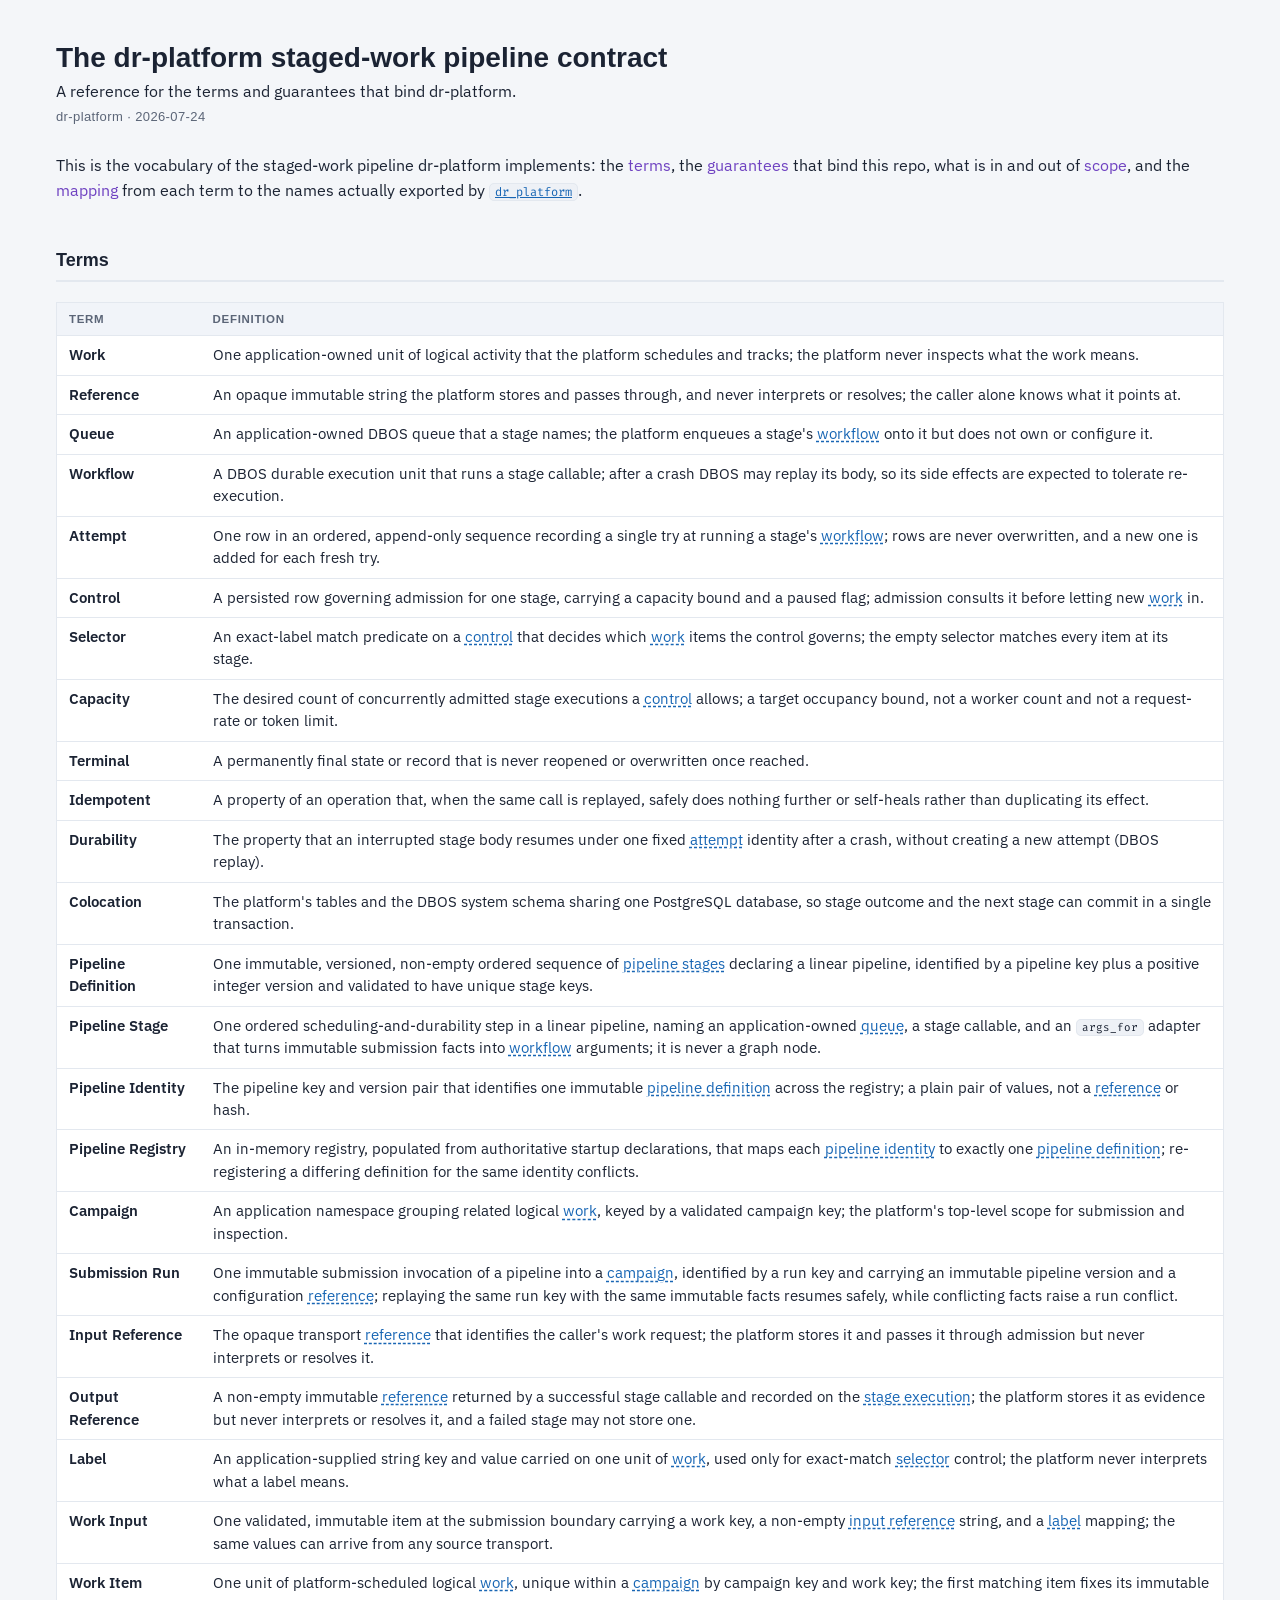
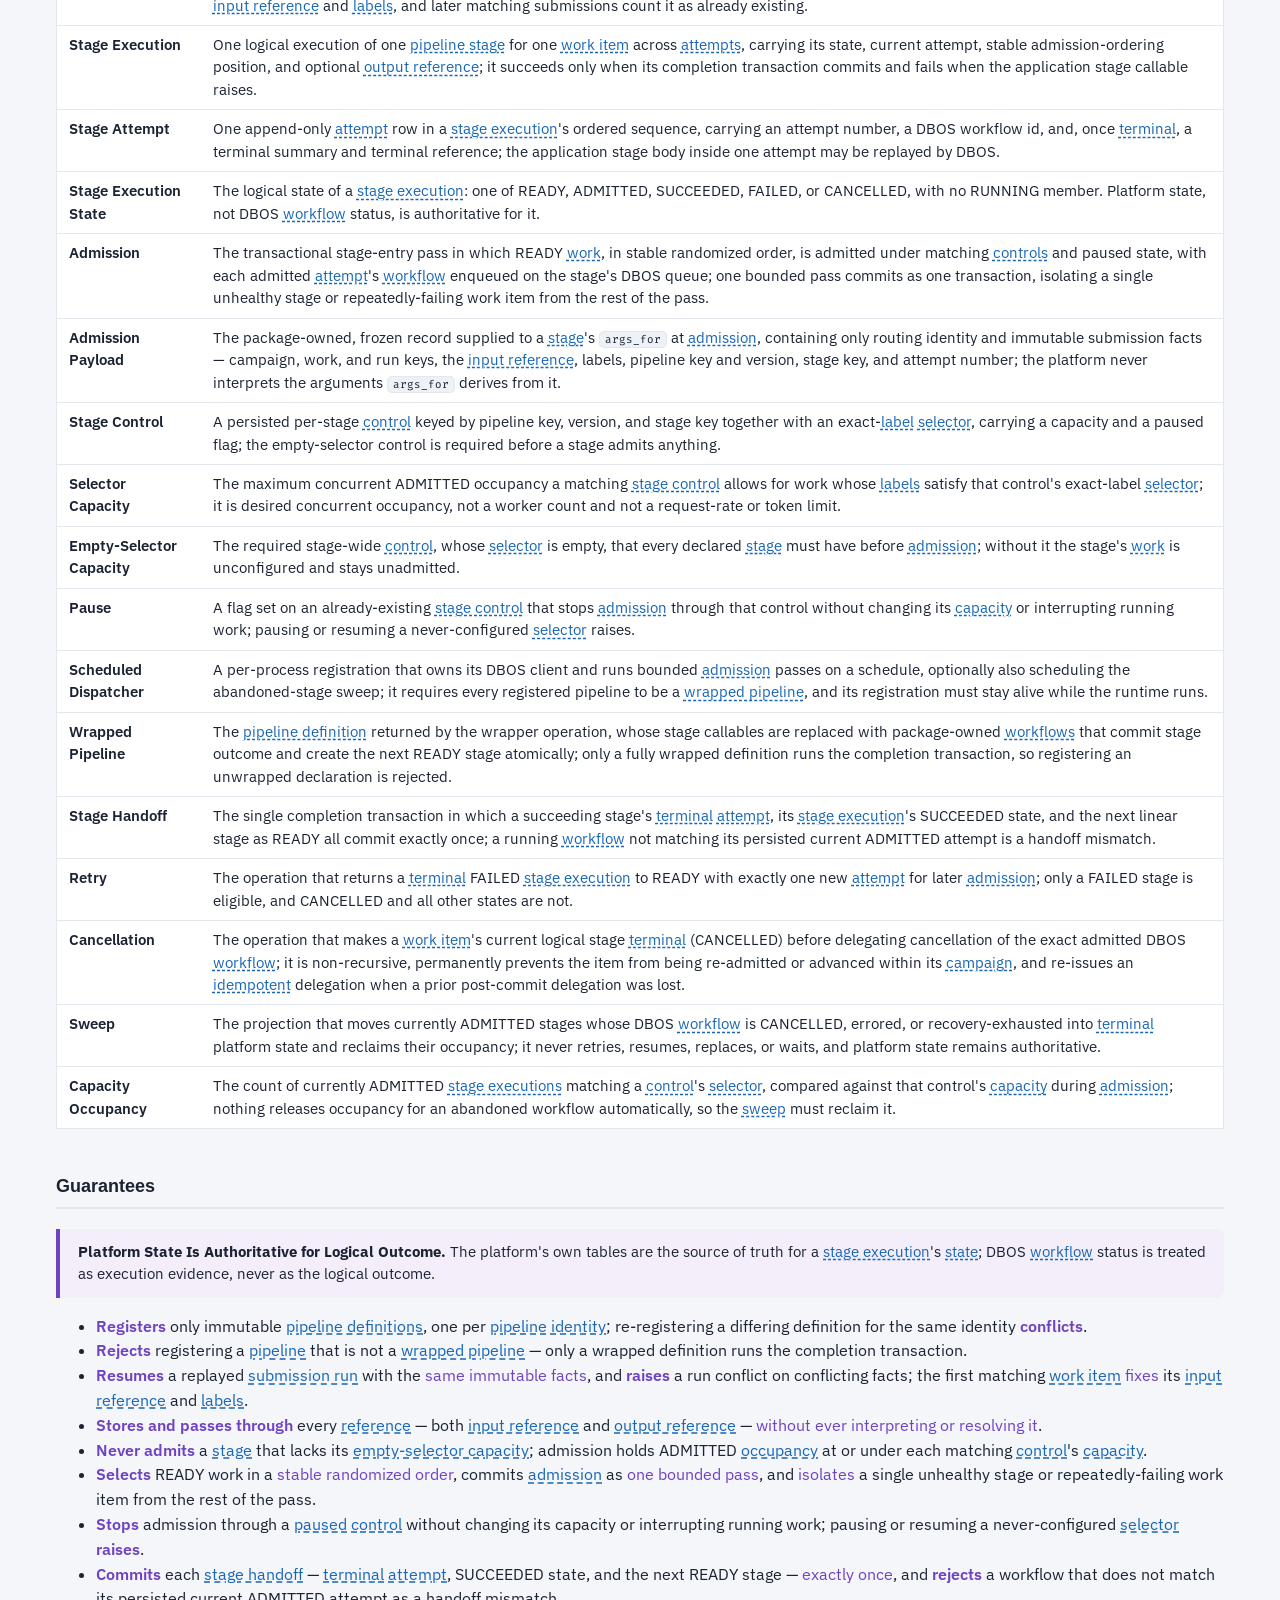
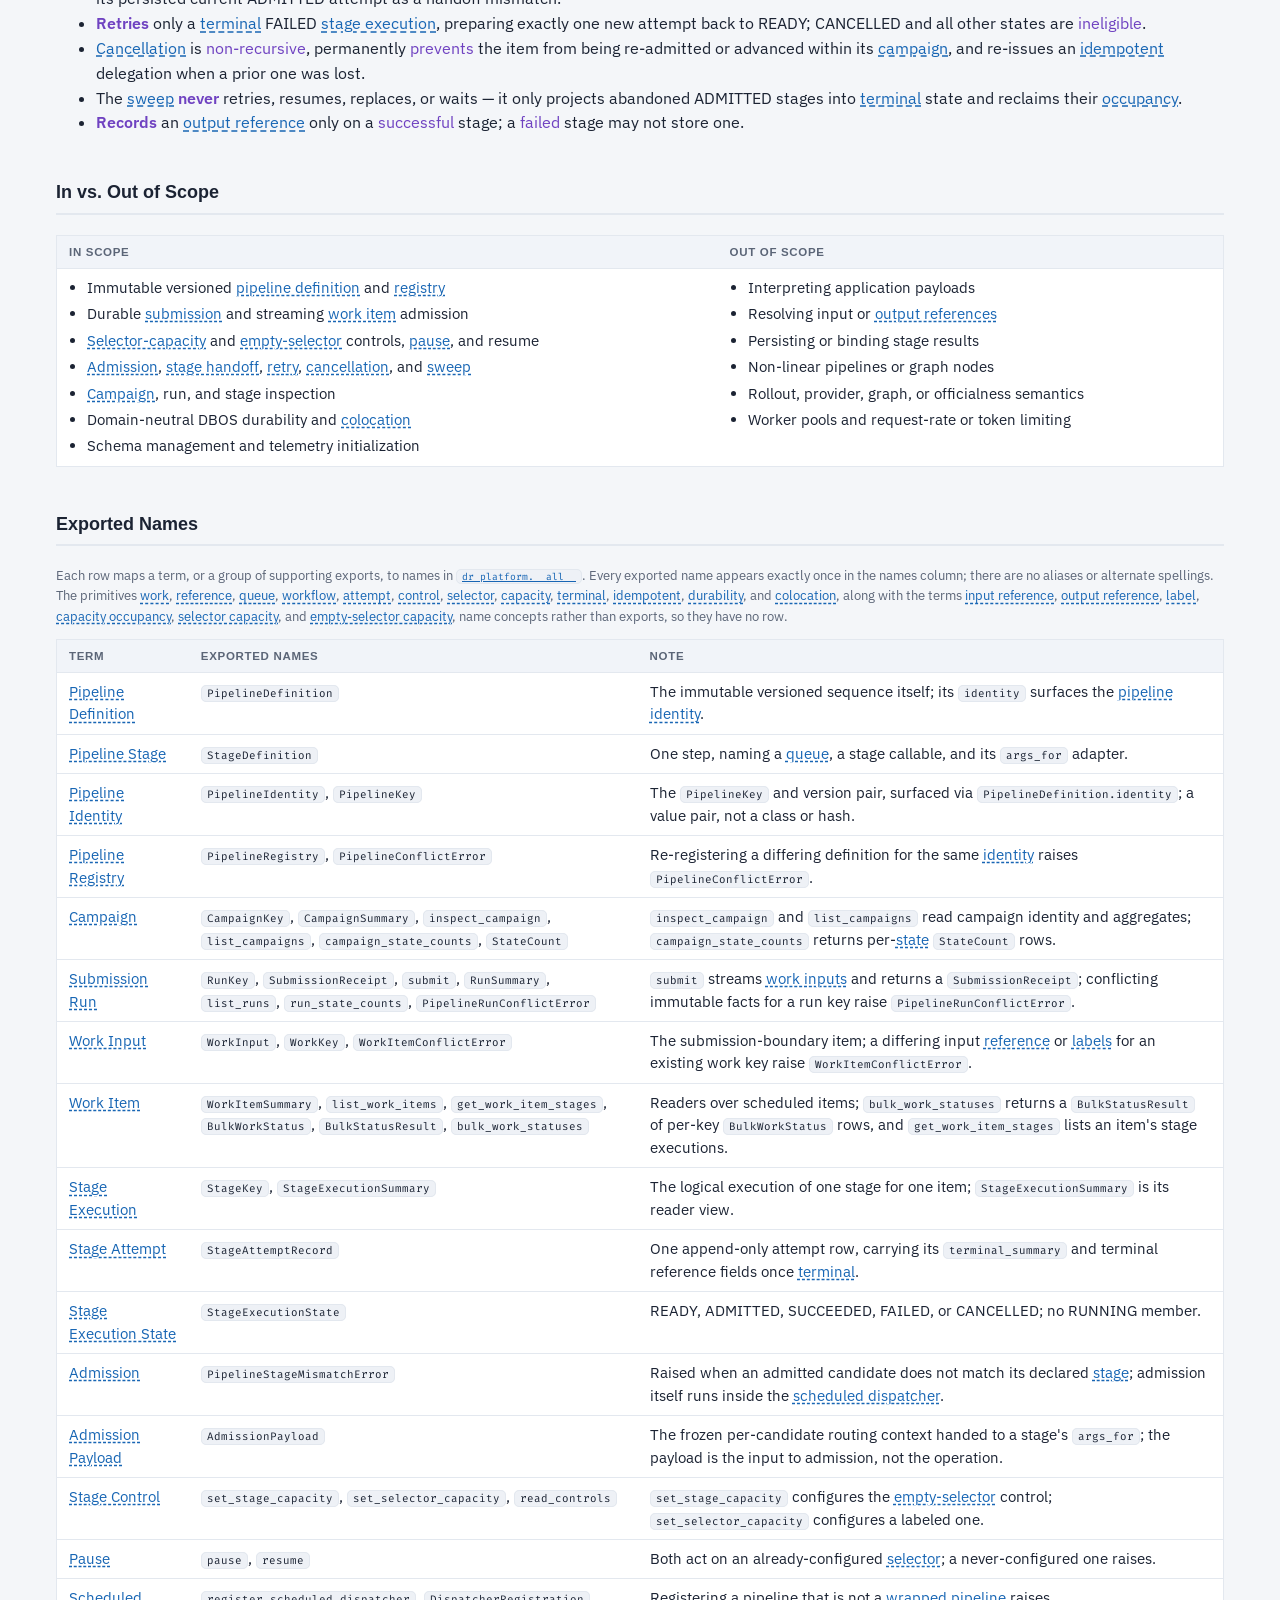
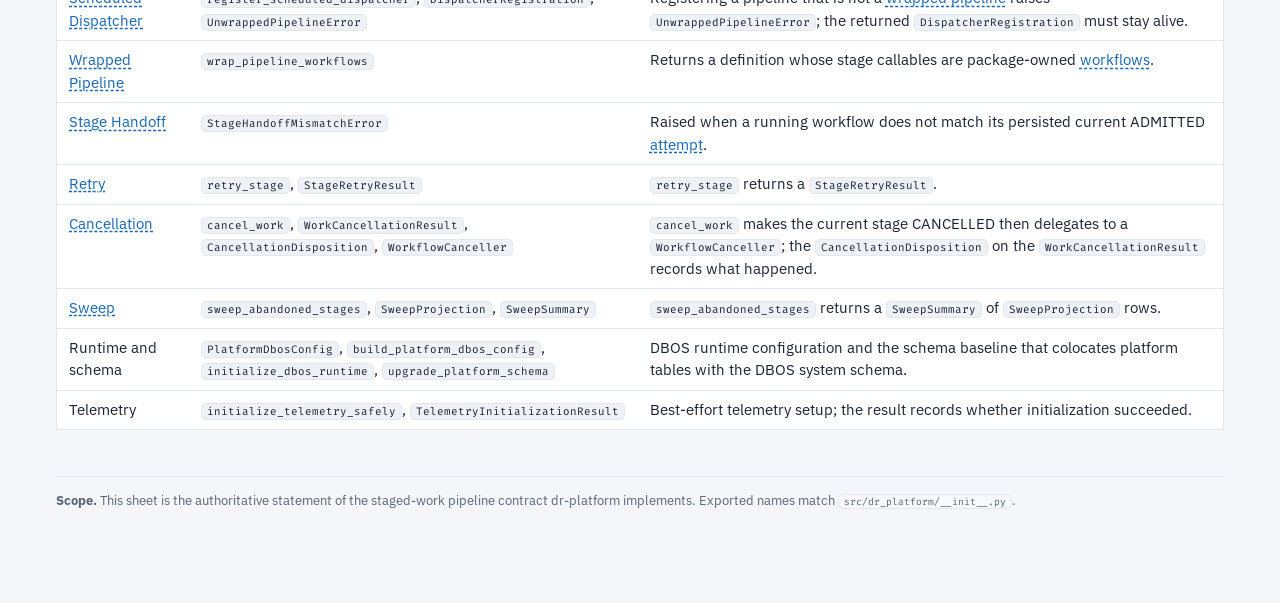
==== .defs/vocab.html @ 38ad6bdf "Publish vocab sheet via GitHub Pages" ====
<!DOCTYPE html>
<html lang="en">
<head>
<meta charset="utf-8">
<meta name="viewport" content="width=device-width, initial-scale=1">
<link rel="icon" href="favicon.svg" type="image/svg+xml">
<link rel="stylesheet" href="doc.css">
<title>dr-platform · The staged-work pipeline contract</title>
<style>
  /* Page-local tokens. Purple (--anchor) = main-point accents (.key/.must);
     blue (--accent) = term links (.term-ref), matching doc.css link hue. */
  .term-name { font-weight: 600; }
  dfn.term-name { font-style: normal; }
  .must { color: var(--anchor); font-weight: 600; }
  .term-ref { color: var(--accent); text-decoration: underline; text-decoration-style: dashed; text-underline-offset: 2px; }
  td ul { margin: 0; padding-left: 18px; }
  td li { margin-bottom: 4px; }
  td li:last-child { margin-bottom: 0; }
</style>
</head>
<body>
<main class="wide">

<h1>The dr-platform staged-work pipeline contract</h1>
<p class="dek">A reference for the terms and guarantees that bind dr-platform.</p>
<div class="byline">dr-platform · 2026-07-24</div>

<p>This is the vocabulary of the staged-work pipeline dr-platform implements: the <span class="key">terms</span>, the <span class="key">guarantees</span> that bind this repo, what is in and out of <span class="key">scope</span>, and the <span class="key">mapping</span> from each term to the names actually exported by <a href="https://github.com/danielle-rothermel/dr-platform/blob/main/src/dr_platform/__init__.py"><code>dr_platform</code></a>.</p>

<div class="section-head" id="terms"><h2>Terms</h2></div>

<div class="table-wrap">
<table>
  <thead><tr><th>Term</th><th>Definition</th></tr></thead>
  <tbody>
    <tr><td><dfn class="term-name" id="term-work">Work</dfn></td><td>One application-owned unit of logical activity that the platform schedules and tracks; the platform never inspects what the work means.</td></tr>
    <tr><td><dfn class="term-name" id="term-reference">Reference</dfn></td><td>An opaque immutable string the platform stores and passes through, and never interprets or resolves; the caller alone knows what it points at.</td></tr>
    <tr><td><dfn class="term-name" id="term-queue">Queue</dfn></td><td>An application-owned DBOS queue that a stage names; the platform enqueues a stage's <a class="term-ref" href="#term-workflow">workflow</a> onto it but does not own or configure it.</td></tr>
    <tr><td><dfn class="term-name" id="term-workflow">Workflow</dfn></td><td>A DBOS durable execution unit that runs a stage callable; after a crash DBOS may replay its body, so its side effects are expected to tolerate re-execution.</td></tr>
    <tr><td><dfn class="term-name" id="term-attempt">Attempt</dfn></td><td>One row in an ordered, append-only sequence recording a single try at running a stage's <a class="term-ref" href="#term-workflow">workflow</a>; rows are never overwritten, and a new one is added for each fresh try.</td></tr>
    <tr><td><dfn class="term-name" id="term-control">Control</dfn></td><td>A persisted row governing admission for one stage, carrying a capacity bound and a paused flag; admission consults it before letting new <a class="term-ref" href="#term-work">work</a> in.</td></tr>
    <tr><td><dfn class="term-name" id="term-selector">Selector</dfn></td><td>An exact-label match predicate on a <a class="term-ref" href="#term-control">control</a> that decides which <a class="term-ref" href="#term-work">work</a> items the control governs; the empty selector matches every item at its stage.</td></tr>
    <tr><td><dfn class="term-name" id="term-capacity">Capacity</dfn></td><td>The desired count of concurrently admitted stage executions a <a class="term-ref" href="#term-control">control</a> allows; a target occupancy bound, not a worker count and not a request-rate or token limit.</td></tr>
    <tr><td><dfn class="term-name" id="term-terminal">Terminal</dfn></td><td>A permanently final state or record that is never reopened or overwritten once reached.</td></tr>
    <tr><td><dfn class="term-name" id="term-idempotent">Idempotent</dfn></td><td>A property of an operation that, when the same call is replayed, safely does nothing further or self-heals rather than duplicating its effect.</td></tr>
    <tr><td><dfn class="term-name" id="term-durability">Durability</dfn></td><td>The property that an interrupted stage body resumes under one fixed <a class="term-ref" href="#term-attempt">attempt</a> identity after a crash, without creating a new attempt (DBOS replay).</td></tr>
    <tr><td><dfn class="term-name" id="term-colocation">Colocation</dfn></td><td>The platform's tables and the DBOS system schema sharing one PostgreSQL database, so stage outcome and the next stage can commit in a single transaction.</td></tr>
    <tr><td><dfn class="term-name" id="term-pipeline-definition">Pipeline Definition</dfn></td><td>One immutable, versioned, non-empty ordered sequence of <a class="term-ref" href="#term-pipeline-stage">pipeline stages</a> declaring a linear pipeline, identified by a pipeline key plus a positive integer version and validated to have unique stage keys.</td></tr>
    <tr><td><dfn class="term-name" id="term-pipeline-stage">Pipeline Stage</dfn></td><td>One ordered scheduling-and-durability step in a linear pipeline, naming an application-owned <a class="term-ref" href="#term-queue">queue</a>, a stage callable, and an <code>args_for</code> adapter that turns immutable submission facts into <a class="term-ref" href="#term-workflow">workflow</a> arguments; it is never a graph node.</td></tr>
    <tr><td><dfn class="term-name" id="term-pipeline-identity">Pipeline Identity</dfn></td><td>The pipeline key and version pair that identifies one immutable <a class="term-ref" href="#term-pipeline-definition">pipeline definition</a> across the registry; a plain pair of values, not a <a class="term-ref" href="#term-reference">reference</a> or hash.</td></tr>
    <tr><td><dfn class="term-name" id="term-pipeline-registry">Pipeline Registry</dfn></td><td>An in-memory registry, populated from authoritative startup declarations, that maps each <a class="term-ref" href="#term-pipeline-identity">pipeline identity</a> to exactly one <a class="term-ref" href="#term-pipeline-definition">pipeline definition</a>; re-registering a differing definition for the same identity conflicts.</td></tr>
    <tr><td><dfn class="term-name" id="term-campaign">Campaign</dfn></td><td>An application namespace grouping related logical <a class="term-ref" href="#term-work">work</a>, keyed by a validated campaign key; the platform's top-level scope for submission and inspection.</td></tr>
    <tr><td><dfn class="term-name" id="term-submission-run">Submission Run</dfn></td><td>One immutable submission invocation of a pipeline into a <a class="term-ref" href="#term-campaign">campaign</a>, identified by a run key and carrying an immutable pipeline version and a configuration <a class="term-ref" href="#term-reference">reference</a>; replaying the same run key with the same immutable facts resumes safely, while conflicting facts raise a run conflict.</td></tr>
    <tr><td><dfn class="term-name" id="term-input-reference">Input Reference</dfn></td><td>The opaque transport <a class="term-ref" href="#term-reference">reference</a> that identifies the caller's work request; the platform stores it and passes it through admission but never interprets or resolves it.</td></tr>
    <tr><td><dfn class="term-name" id="term-output-reference">Output Reference</dfn></td><td>A non-empty immutable <a class="term-ref" href="#term-reference">reference</a> returned by a successful stage callable and recorded on the <a class="term-ref" href="#term-stage-execution">stage execution</a>; the platform stores it as evidence but never interprets or resolves it, and a failed stage may not store one.</td></tr>
    <tr><td><dfn class="term-name" id="term-label">Label</dfn></td><td>An application-supplied string key and value carried on one unit of <a class="term-ref" href="#term-work">work</a>, used only for exact-match <a class="term-ref" href="#term-selector">selector</a> control; the platform never interprets what a label means.</td></tr>
    <tr><td><dfn class="term-name" id="term-work-input">Work Input</dfn></td><td>One validated, immutable item at the submission boundary carrying a work key, a non-empty <a class="term-ref" href="#term-input-reference">input reference</a> string, and a <a class="term-ref" href="#term-label">label</a> mapping; the same values can arrive from any source transport.</td></tr>
    <tr><td><dfn class="term-name" id="term-work-item">Work Item</dfn></td><td>One unit of platform-scheduled logical <a class="term-ref" href="#term-work">work</a>, unique within a <a class="term-ref" href="#term-campaign">campaign</a> by campaign key and work key; the first matching item fixes its immutable <a class="term-ref" href="#term-input-reference">input reference</a> and <a class="term-ref" href="#term-label">labels</a>, and later matching submissions count it as already existing.</td></tr>
    <tr><td><dfn class="term-name" id="term-stage-execution">Stage Execution</dfn></td><td>One logical execution of one <a class="term-ref" href="#term-pipeline-stage">pipeline stage</a> for one <a class="term-ref" href="#term-work-item">work item</a> across <a class="term-ref" href="#term-attempt">attempts</a>, carrying its state, current attempt, stable admission-ordering position, and optional <a class="term-ref" href="#term-output-reference">output reference</a>; it succeeds only when its completion transaction commits and fails when the application stage callable raises.</td></tr>
    <tr><td><dfn class="term-name" id="term-stage-attempt">Stage Attempt</dfn></td><td>One append-only <a class="term-ref" href="#term-attempt">attempt</a> row in a <a class="term-ref" href="#term-stage-execution">stage execution</a>'s ordered sequence, carrying an attempt number, a DBOS workflow id, and, once <a class="term-ref" href="#term-terminal">terminal</a>, a terminal summary and terminal reference; the application stage body inside one attempt may be replayed by DBOS.</td></tr>
    <tr><td><dfn class="term-name" id="term-stage-execution-state">Stage Execution State</dfn></td><td>The logical state of a <a class="term-ref" href="#term-stage-execution">stage execution</a>: one of READY, ADMITTED, SUCCEEDED, FAILED, or CANCELLED, with no RUNNING member. Platform state, not DBOS <a class="term-ref" href="#term-workflow">workflow</a> status, is authoritative for it.</td></tr>
    <tr><td><dfn class="term-name" id="term-admission">Admission</dfn></td><td>The transactional stage-entry pass in which READY <a class="term-ref" href="#term-work">work</a>, in stable randomized order, is admitted under matching <a class="term-ref" href="#term-control">controls</a> and paused state, with each admitted <a class="term-ref" href="#term-attempt">attempt</a>'s <a class="term-ref" href="#term-workflow">workflow</a> enqueued on the stage's DBOS queue; one bounded pass commits as one transaction, isolating a single unhealthy stage or repeatedly-failing work item from the rest of the pass.</td></tr>
    <tr><td><dfn class="term-name" id="term-admission-payload">Admission Payload</dfn></td><td>The package-owned, frozen record supplied to a <a class="term-ref" href="#term-pipeline-stage">stage</a>'s <code>args_for</code> at <a class="term-ref" href="#term-admission">admission</a>, containing only routing identity and immutable submission facts — campaign, work, and run keys, the <a class="term-ref" href="#term-input-reference">input reference</a>, labels, pipeline key and version, stage key, and attempt number; the platform never interprets the arguments <code>args_for</code> derives from it.</td></tr>
    <tr><td><dfn class="term-name" id="term-stage-control">Stage Control</dfn></td><td>A persisted per-stage <a class="term-ref" href="#term-control">control</a> keyed by pipeline key, version, and stage key together with an exact-<a class="term-ref" href="#term-label">label</a> <a class="term-ref" href="#term-selector">selector</a>, carrying a capacity and a paused flag; the empty-selector control is required before a stage admits anything.</td></tr>
    <tr><td><dfn class="term-name" id="term-selector-capacity">Selector Capacity</dfn></td><td>The maximum concurrent ADMITTED occupancy a matching <a class="term-ref" href="#term-stage-control">stage control</a> allows for work whose <a class="term-ref" href="#term-label">labels</a> satisfy that control's exact-label <a class="term-ref" href="#term-selector">selector</a>; it is desired concurrent occupancy, not a worker count and not a request-rate or token limit.</td></tr>
    <tr><td><dfn class="term-name" id="term-empty-selector-capacity">Empty-Selector Capacity</dfn></td><td>The required stage-wide <a class="term-ref" href="#term-stage-control">control</a>, whose <a class="term-ref" href="#term-selector">selector</a> is empty, that every declared <a class="term-ref" href="#term-pipeline-stage">stage</a> must have before <a class="term-ref" href="#term-admission">admission</a>; without it the stage's <a class="term-ref" href="#term-work">work</a> is unconfigured and stays unadmitted.</td></tr>
    <tr><td><dfn class="term-name" id="term-pause">Pause</dfn></td><td>A flag set on an already-existing <a class="term-ref" href="#term-stage-control">stage control</a> that stops <a class="term-ref" href="#term-admission">admission</a> through that control without changing its <a class="term-ref" href="#term-capacity">capacity</a> or interrupting running work; pausing or resuming a never-configured <a class="term-ref" href="#term-selector">selector</a> raises.</td></tr>
    <tr><td><dfn class="term-name" id="term-scheduled-dispatcher">Scheduled Dispatcher</dfn></td><td>A per-process registration that owns its DBOS client and runs bounded <a class="term-ref" href="#term-admission">admission</a> passes on a schedule, optionally also scheduling the abandoned-stage sweep; it requires every registered pipeline to be a <a class="term-ref" href="#term-wrapped-pipeline">wrapped pipeline</a>, and its registration must stay alive while the runtime runs.</td></tr>
    <tr><td><dfn class="term-name" id="term-wrapped-pipeline">Wrapped Pipeline</dfn></td><td>The <a class="term-ref" href="#term-pipeline-definition">pipeline definition</a> returned by the wrapper operation, whose stage callables are replaced with package-owned <a class="term-ref" href="#term-workflow">workflows</a> that commit stage outcome and create the next READY stage atomically; only a fully wrapped definition runs the completion transaction, so registering an unwrapped declaration is rejected.</td></tr>
    <tr><td><dfn class="term-name" id="term-stage-handoff">Stage Handoff</dfn></td><td>The single completion transaction in which a succeeding stage's <a class="term-ref" href="#term-terminal">terminal</a> <a class="term-ref" href="#term-attempt">attempt</a>, its <a class="term-ref" href="#term-stage-execution">stage execution</a>'s SUCCEEDED state, and the next linear stage as READY all commit exactly once; a running <a class="term-ref" href="#term-workflow">workflow</a> not matching its persisted current ADMITTED attempt is a handoff mismatch.</td></tr>
    <tr><td><dfn class="term-name" id="term-retry">Retry</dfn></td><td>The operation that returns a <a class="term-ref" href="#term-terminal">terminal</a> FAILED <a class="term-ref" href="#term-stage-execution">stage execution</a> to READY with exactly one new <a class="term-ref" href="#term-attempt">attempt</a> for later <a class="term-ref" href="#term-admission">admission</a>; only a FAILED stage is eligible, and CANCELLED and all other states are not.</td></tr>
    <tr><td><dfn class="term-name" id="term-cancellation">Cancellation</dfn></td><td>The operation that makes a <a class="term-ref" href="#term-work-item">work item</a>'s current logical stage <a class="term-ref" href="#term-terminal">terminal</a> (CANCELLED) before delegating cancellation of the exact admitted DBOS <a class="term-ref" href="#term-workflow">workflow</a>; it is non-recursive, permanently prevents the item from being re-admitted or advanced within its <a class="term-ref" href="#term-campaign">campaign</a>, and re-issues an <a class="term-ref" href="#term-idempotent">idempotent</a> delegation when a prior post-commit delegation was lost.</td></tr>
    <tr><td><dfn class="term-name" id="term-sweep">Sweep</dfn></td><td>The projection that moves currently ADMITTED stages whose DBOS <a class="term-ref" href="#term-workflow">workflow</a> is CANCELLED, errored, or recovery-exhausted into <a class="term-ref" href="#term-terminal">terminal</a> platform state and reclaims their occupancy; it never retries, resumes, replaces, or waits, and platform state remains authoritative.</td></tr>
    <tr><td><dfn class="term-name" id="term-capacity-occupancy">Capacity Occupancy</dfn></td><td>The count of currently ADMITTED <a class="term-ref" href="#term-stage-execution">stage executions</a> matching a <a class="term-ref" href="#term-control">control</a>'s <a class="term-ref" href="#term-selector">selector</a>, compared against that control's <a class="term-ref" href="#term-capacity">capacity</a> during <a class="term-ref" href="#term-admission">admission</a>; nothing releases occupancy for an abandoned workflow automatically, so the <a class="term-ref" href="#term-sweep">sweep</a> must reclaim it.</td></tr>
  </tbody>
</table>
</div>

<div class="section-head" id="guarantees"><h2>Guarantees</h2></div>

<div class="callout">
  <strong>Platform State Is Authoritative for Logical Outcome.</strong> The platform's own tables are the source of truth for a <a class="term-ref" href="#term-stage-execution">stage execution</a>'s <a class="term-ref" href="#term-stage-execution-state">state</a>; DBOS <a class="term-ref" href="#term-workflow">workflow</a> status is treated as execution evidence, never as the logical outcome.
</div>
<ul>
  <li><span class="must">Registers</span> only immutable <a class="term-ref" href="#term-pipeline-definition">pipeline definitions</a>, one per <a class="term-ref" href="#term-pipeline-identity">pipeline identity</a>; re-registering a differing definition for the same identity <span class="must">conflicts</span>.</li>
  <li><span class="must">Rejects</span> registering a <a class="term-ref" href="#term-pipeline-definition">pipeline</a> that is not a <a class="term-ref" href="#term-wrapped-pipeline">wrapped pipeline</a> — only a wrapped definition runs the completion transaction.</li>
  <li><span class="must">Resumes</span> a replayed <a class="term-ref" href="#term-submission-run">submission run</a> with the <span class="key">same immutable facts</span>, and <span class="must">raises</span> a run conflict on conflicting facts; the first matching <a class="term-ref" href="#term-work-item">work item</a> <span class="key">fixes</span> its <a class="term-ref" href="#term-input-reference">input reference</a> and <a class="term-ref" href="#term-label">labels</a>.</li>
  <li><span class="must">Stores and passes through</span> every <a class="term-ref" href="#term-reference">reference</a> — both <a class="term-ref" href="#term-input-reference">input reference</a> and <a class="term-ref" href="#term-output-reference">output reference</a> — <span class="key">without ever interpreting or resolving it</span>.</li>
  <li><span class="must">Never admits</span> a <a class="term-ref" href="#term-pipeline-stage">stage</a> that lacks its <a class="term-ref" href="#term-empty-selector-capacity">empty-selector capacity</a>; admission holds ADMITTED <a class="term-ref" href="#term-capacity-occupancy">occupancy</a> at or under each matching <a class="term-ref" href="#term-control">control</a>'s <a class="term-ref" href="#term-capacity">capacity</a>.</li>
  <li><span class="must">Selects</span> READY work in a <span class="key">stable randomized order</span>, commits <a class="term-ref" href="#term-admission">admission</a> as <span class="key">one bounded pass</span>, and <span class="key">isolates</span> a single unhealthy stage or repeatedly-failing work item from the rest of the pass.</li>
  <li><span class="must">Stops</span> admission through a <a class="term-ref" href="#term-pause">paused</a> <a class="term-ref" href="#term-stage-control">control</a> without changing its capacity or interrupting running work; pausing or resuming a never-configured <a class="term-ref" href="#term-selector">selector</a> <span class="must">raises</span>.</li>
  <li><span class="must">Commits</span> each <a class="term-ref" href="#term-stage-handoff">stage handoff</a> — <a class="term-ref" href="#term-terminal">terminal</a> <a class="term-ref" href="#term-attempt">attempt</a>, SUCCEEDED state, and the next READY stage — <span class="key">exactly once</span>, and <span class="must">rejects</span> a workflow that does not match its persisted current ADMITTED attempt as a handoff mismatch.</li>
  <li><span class="must">Retries</span> only a <a class="term-ref" href="#term-terminal">terminal</a> FAILED <a class="term-ref" href="#term-stage-execution">stage execution</a>, preparing exactly one new attempt back to READY; CANCELLED and all other states are <span class="key">ineligible</span>.</li>
  <li><a class="term-ref" href="#term-cancellation">Cancellation</a> is <span class="key">non-recursive</span>, permanently <span class="key">prevents</span> the item from being re-admitted or advanced within its <a class="term-ref" href="#term-campaign">campaign</a>, and re-issues an <a class="term-ref" href="#term-idempotent">idempotent</a> delegation when a prior one was lost.</li>
  <li>The <a class="term-ref" href="#term-sweep">sweep</a> <span class="must">never</span> retries, resumes, replaces, or waits — it only projects abandoned ADMITTED stages into <a class="term-ref" href="#term-terminal">terminal</a> state and reclaims their <a class="term-ref" href="#term-capacity-occupancy">occupancy</a>.</li>
  <li><span class="must">Records</span> an <a class="term-ref" href="#term-output-reference">output reference</a> only on a <span class="key">successful</span> stage; a <span class="key">failed</span> stage may not store one.</li>
</ul>

<div class="section-head" id="scope"><h2>In vs. Out of Scope</h2></div>

<div class="table-wrap">
<table>
  <thead><tr><th>In scope</th><th>Out of scope</th></tr></thead>
  <tbody>
    <tr>
      <td>
        <ul>
          <li>Immutable versioned <a class="term-ref" href="#term-pipeline-definition">pipeline definition</a> and <a class="term-ref" href="#term-pipeline-registry">registry</a></li>
          <li>Durable <a class="term-ref" href="#term-submission-run">submission</a> and streaming <a class="term-ref" href="#term-work-item">work item</a> admission</li>
          <li><a class="term-ref" href="#term-selector-capacity">Selector-capacity</a> and <a class="term-ref" href="#term-empty-selector-capacity">empty-selector</a> controls, <a class="term-ref" href="#term-pause">pause</a>, and resume</li>
          <li><a class="term-ref" href="#term-admission">Admission</a>, <a class="term-ref" href="#term-stage-handoff">stage handoff</a>, <a class="term-ref" href="#term-retry">retry</a>, <a class="term-ref" href="#term-cancellation">cancellation</a>, and <a class="term-ref" href="#term-sweep">sweep</a></li>
          <li><a class="term-ref" href="#term-campaign">Campaign</a>, run, and stage inspection</li>
          <li>Domain-neutral DBOS durability and <a class="term-ref" href="#term-colocation">colocation</a></li>
          <li>Schema management and telemetry initialization</li>
        </ul>
      </td>
      <td>
        <ul>
          <li>Interpreting application payloads</li>
          <li>Resolving input or <a class="term-ref" href="#term-output-reference">output references</a></li>
          <li>Persisting or binding stage results</li>
          <li>Non-linear pipelines or graph nodes</li>
          <li>Rollout, provider, graph, or officialness semantics</li>
          <li>Worker pools and request-rate or token limiting</li>
        </ul>
      </td>
    </tr>
  </tbody>
</table>
</div>

<div class="section-head" id="exported-names"><h2>Exported Names</h2></div>

<p class="aside">Each row maps a term, or a group of supporting exports, to names in <a href="https://github.com/danielle-rothermel/dr-platform/blob/main/src/dr_platform/__init__.py"><code>dr_platform.__all__</code></a>. Every exported name appears exactly once in the names column; there are no aliases or alternate spellings. The primitives <a class="term-ref" href="#term-work">work</a>, <a class="term-ref" href="#term-reference">reference</a>, <a class="term-ref" href="#term-queue">queue</a>, <a class="term-ref" href="#term-workflow">workflow</a>, <a class="term-ref" href="#term-attempt">attempt</a>, <a class="term-ref" href="#term-control">control</a>, <a class="term-ref" href="#term-selector">selector</a>, <a class="term-ref" href="#term-capacity">capacity</a>, <a class="term-ref" href="#term-terminal">terminal</a>, <a class="term-ref" href="#term-idempotent">idempotent</a>, <a class="term-ref" href="#term-durability">durability</a>, and <a class="term-ref" href="#term-colocation">colocation</a>, along with the terms <a class="term-ref" href="#term-input-reference">input reference</a>, <a class="term-ref" href="#term-output-reference">output reference</a>, <a class="term-ref" href="#term-label">label</a>, <a class="term-ref" href="#term-capacity-occupancy">capacity occupancy</a>, <a class="term-ref" href="#term-selector-capacity">selector capacity</a>, and <a class="term-ref" href="#term-empty-selector-capacity">empty-selector capacity</a>, name concepts rather than exports, so they have no row.</p>

<div class="table-wrap">
<table>
  <thead><tr><th>Term</th><th>Exported names</th><th>Note</th></tr></thead>
  <tbody>
    <tr>
      <td><a class="term-ref" href="#term-pipeline-definition">Pipeline Definition</a></td>
      <td><code>PipelineDefinition</code></td>
      <td>The immutable versioned sequence itself; its <code>identity</code> surfaces the <a class="term-ref" href="#term-pipeline-identity">pipeline identity</a>.</td>
    </tr>
    <tr>
      <td><a class="term-ref" href="#term-pipeline-stage">Pipeline Stage</a></td>
      <td><code>StageDefinition</code></td>
      <td>One step, naming a <a class="term-ref" href="#term-queue">queue</a>, a stage callable, and its <code>args_for</code> adapter.</td>
    </tr>
    <tr>
      <td><a class="term-ref" href="#term-pipeline-identity">Pipeline Identity</a></td>
      <td><code>PipelineIdentity</code>, <code>PipelineKey</code></td>
      <td>The <code>PipelineKey</code> and version pair, surfaced via <code>PipelineDefinition.identity</code>; a value pair, not a class or hash.</td>
    </tr>
    <tr>
      <td><a class="term-ref" href="#term-pipeline-registry">Pipeline Registry</a></td>
      <td><code>PipelineRegistry</code>, <code>PipelineConflictError</code></td>
      <td>Re-registering a differing definition for the same <a class="term-ref" href="#term-pipeline-identity">identity</a> raises <code>PipelineConflictError</code>.</td>
    </tr>
    <tr>
      <td><a class="term-ref" href="#term-campaign">Campaign</a></td>
      <td><code>CampaignKey</code>, <code>CampaignSummary</code>, <code>inspect_campaign</code>, <code>list_campaigns</code>, <code>campaign_state_counts</code>, <code>StateCount</code></td>
      <td><code>inspect_campaign</code> and <code>list_campaigns</code> read campaign identity and aggregates; <code>campaign_state_counts</code> returns per-<a class="term-ref" href="#term-stage-execution-state">state</a> <code>StateCount</code> rows.</td>
    </tr>
    <tr>
      <td><a class="term-ref" href="#term-submission-run">Submission Run</a></td>
      <td><code>RunKey</code>, <code>SubmissionReceipt</code>, <code>submit</code>, <code>RunSummary</code>, <code>list_runs</code>, <code>run_state_counts</code>, <code>PipelineRunConflictError</code></td>
      <td><code>submit</code> streams <a class="term-ref" href="#term-work-input">work inputs</a> and returns a <code>SubmissionReceipt</code>; conflicting immutable facts for a run key raise <code>PipelineRunConflictError</code>.</td>
    </tr>
    <tr>
      <td><a class="term-ref" href="#term-work-input">Work Input</a></td>
      <td><code>WorkInput</code>, <code>WorkKey</code>, <code>WorkItemConflictError</code></td>
      <td>The submission-boundary item; a differing input <a class="term-ref" href="#term-reference">reference</a> or <a class="term-ref" href="#term-label">labels</a> for an existing work key raise <code>WorkItemConflictError</code>.</td>
    </tr>
    <tr>
      <td><a class="term-ref" href="#term-work-item">Work Item</a></td>
      <td><code>WorkItemSummary</code>, <code>list_work_items</code>, <code>get_work_item_stages</code>, <code>BulkWorkStatus</code>, <code>BulkStatusResult</code>, <code>bulk_work_statuses</code></td>
      <td>Readers over scheduled items; <code>bulk_work_statuses</code> returns a <code>BulkStatusResult</code> of per-key <code>BulkWorkStatus</code> rows, and <code>get_work_item_stages</code> lists an item's stage executions.</td>
    </tr>
    <tr>
      <td><a class="term-ref" href="#term-stage-execution">Stage Execution</a></td>
      <td><code>StageKey</code>, <code>StageExecutionSummary</code></td>
      <td>The logical execution of one stage for one item; <code>StageExecutionSummary</code> is its reader view.</td>
    </tr>
    <tr>
      <td><a class="term-ref" href="#term-stage-attempt">Stage Attempt</a></td>
      <td><code>StageAttemptRecord</code></td>
      <td>One append-only attempt row, carrying its <code>terminal_summary</code> and terminal reference fields once <a class="term-ref" href="#term-terminal">terminal</a>.</td>
    </tr>
    <tr>
      <td><a class="term-ref" href="#term-stage-execution-state">Stage Execution State</a></td>
      <td><code>StageExecutionState</code></td>
      <td>READY, ADMITTED, SUCCEEDED, FAILED, or CANCELLED; no RUNNING member.</td>
    </tr>
    <tr>
      <td><a class="term-ref" href="#term-admission">Admission</a></td>
      <td><code>PipelineStageMismatchError</code></td>
      <td>Raised when an admitted candidate does not match its declared <a class="term-ref" href="#term-pipeline-stage">stage</a>; admission itself runs inside the <a class="term-ref" href="#term-scheduled-dispatcher">scheduled dispatcher</a>.</td>
    </tr>
    <tr>
      <td><a class="term-ref" href="#term-admission-payload">Admission Payload</a></td>
      <td><code>AdmissionPayload</code></td>
      <td>The frozen per-candidate routing context handed to a stage's <code>args_for</code>; the payload is the input to admission, not the operation.</td>
    </tr>
    <tr>
      <td><a class="term-ref" href="#term-stage-control">Stage Control</a></td>
      <td><code>set_stage_capacity</code>, <code>set_selector_capacity</code>, <code>read_controls</code></td>
      <td><code>set_stage_capacity</code> configures the <a class="term-ref" href="#term-empty-selector-capacity">empty-selector</a> control; <code>set_selector_capacity</code> configures a labeled one.</td>
    </tr>
    <tr>
      <td><a class="term-ref" href="#term-pause">Pause</a></td>
      <td><code>pause</code>, <code>resume</code></td>
      <td>Both act on an already-configured <a class="term-ref" href="#term-selector">selector</a>; a never-configured one raises.</td>
    </tr>
    <tr>
      <td><a class="term-ref" href="#term-scheduled-dispatcher">Scheduled Dispatcher</a></td>
      <td><code>register_scheduled_dispatcher</code>, <code>DispatcherRegistration</code>, <code>UnwrappedPipelineError</code></td>
      <td>Registering a pipeline that is not a <a class="term-ref" href="#term-wrapped-pipeline">wrapped pipeline</a> raises <code>UnwrappedPipelineError</code>; the returned <code>DispatcherRegistration</code> must stay alive.</td>
    </tr>
    <tr>
      <td><a class="term-ref" href="#term-wrapped-pipeline">Wrapped Pipeline</a></td>
      <td><code>wrap_pipeline_workflows</code></td>
      <td>Returns a definition whose stage callables are package-owned <a class="term-ref" href="#term-workflow">workflows</a>.</td>
    </tr>
    <tr>
      <td><a class="term-ref" href="#term-stage-handoff">Stage Handoff</a></td>
      <td><code>StageHandoffMismatchError</code></td>
      <td>Raised when a running workflow does not match its persisted current ADMITTED <a class="term-ref" href="#term-attempt">attempt</a>.</td>
    </tr>
    <tr>
      <td><a class="term-ref" href="#term-retry">Retry</a></td>
      <td><code>retry_stage</code>, <code>StageRetryResult</code></td>
      <td><code>retry_stage</code> returns a <code>StageRetryResult</code>.</td>
    </tr>
    <tr>
      <td><a class="term-ref" href="#term-cancellation">Cancellation</a></td>
      <td><code>cancel_work</code>, <code>WorkCancellationResult</code>, <code>CancellationDisposition</code>, <code>WorkflowCanceller</code></td>
      <td><code>cancel_work</code> makes the current stage CANCELLED then delegates to a <code>WorkflowCanceller</code>; the <code>CancellationDisposition</code> on the <code>WorkCancellationResult</code> records what happened.</td>
    </tr>
    <tr>
      <td><a class="term-ref" href="#term-sweep">Sweep</a></td>
      <td><code>sweep_abandoned_stages</code>, <code>SweepProjection</code>, <code>SweepSummary</code></td>
      <td><code>sweep_abandoned_stages</code> returns a <code>SweepSummary</code> of <code>SweepProjection</code> rows.</td>
    </tr>
    <tr>
      <td>Runtime and schema</td>
      <td><code>PlatformDbosConfig</code>, <code>build_platform_dbos_config</code>, <code>initialize_dbos_runtime</code>, <code>upgrade_platform_schema</code></td>
      <td>DBOS runtime configuration and the schema baseline that colocates platform tables with the DBOS system schema.</td>
    </tr>
    <tr>
      <td>Telemetry</td>
      <td><code>initialize_telemetry_safely</code>, <code>TelemetryInitializationResult</code></td>
      <td>Best-effort telemetry setup; the result records whether initialization succeeded.</td>
    </tr>
  </tbody>
</table>
</div>

<div class="colophon">
  <p><strong>Scope.</strong> This sheet is the authoritative statement of the staged-work pipeline contract dr-platform implements. Exported names match <code>src/dr_platform/__init__.py</code>.</p>
</div>

</main>
</body>
</html>
---- .defs/doc.css ----
@import url("https://fonts.googleapis.com/css2?family=Fira+Code:wght@400;600&family=IBM+Plex+Sans:wght@400;600;700&display=swap");

/* ── v2 vocabulary (see SKILL.md §6, references/rules.md) ──────────────────
   Hue bindings — one hue = one meaning:
     --accent #1866b4  links + navigation ONLY
     --anchor #6f42c1  semantic scan anchors (.key) + callouts — never a link
     green / amber / red  status encodings only, keyed where used
   Weights: 700 headings · 600 labels/th/inline emphasis · 400 body.
   Type scale: 28 title · 18 section · 16.5 card head · 16 body ·
               14.5 secondary · 13 quiet.                                   */

:root {
  --bg: #f4f6f9;
  --surface: #fff;
  --ink: #1b2333;
  --muted: #5b6577;
  --line: #e3e8ef;
  --accent: #1866b4;
  --accent-soft: #e9f2fb;
  --anchor: #6f42c1;
  --anchor-soft: #f4eefb;
  --green: #2b8a3e;
  --green-soft: #e8f5ec;
  --amber: #9a6700;
  --amber-soft: #fff6e0;
  --red: #c0392b;
  --red-soft: #fdeceb;
  --code-bg: #f8f9fc;
  --font-prose: "IBM Plex Sans", "Helvetica Neue", sans-serif;
  --font-mono: "Fira Code", ui-monospace, SFMono-Regular, Menlo, Consolas, monospace;
  --font-system: -apple-system, BlinkMacSystemFont, "Segoe UI", Roboto, Helvetica, Arial, sans-serif;
}

* { box-sizing: border-box; }
html { scroll-behavior: smooth; }
body {
  margin: 0;
  background: var(--bg);
  color: var(--ink);
  font: 16px/1.55 var(--font-prose);
}
main { max-width: 2200px; margin: 0 auto; padding: 40px 56px 80px; }
main.wide { max-width: none; }  /* ultrawide multi-panel docs; page-level horizontal scroll is fine */
h1 { margin: 0 0 4px; font: 700 28px/1.25 var(--font-system); }
h2 { margin: 0; color: var(--ink); font-family: var(--font-system); }
h3 { margin: 0 0 8px; color: var(--ink); font: 700 16.5px/1.3 var(--font-system); }
p { margin: 0 0 12px; }
a { color: var(--accent); }
.dek { margin: 2px 0 4px; font: 400 16px/1.5 var(--font-prose); }        /* ≤15 words, no box */
.byline { margin: 0 0 26px; color: var(--muted); font: 400 13px/1.55 var(--font-system); letter-spacing: .03em; }
.key { color: var(--anchor); }                                            /* scan anchor ≠ link */
.aside, .small { display: block; margin: 2px 0 12px; color: var(--muted); font-size: 13px; }
.card .id, nav.toc .g { font-family: var(--font-system); }

/* Question-first section heads: the h2 IS the reader's question (sentence case);
   the optional .tag is the demoted category label. */
.section-head,
.layer-head {
  display: flex;
  align-items: baseline;
  gap: 14px;
  margin: 46px 0 20px;
  padding-bottom: 8px;
  border-bottom: 2px solid var(--line);
}
.section-head h2,
.layer-head h2 { font: 700 18px/1.3 var(--font-system); }
.section-head .tag,
.layer-head .tag { color: var(--muted); font: 600 11px/1.7 var(--font-mono); text-transform: uppercase; letter-spacing: .05em; }
.layer-head .n { color: var(--accent); font-size: 26px; font-weight: 700; }

/* Opt-in summary box — BELOW the first substantive content, one short
   paragraph, only when it changes the reader's next action. No accent bar:
   it must not become a second hero. */
.summary { margin: 18px 0; padding: 14px 18px; border: 1px solid var(--line); border-radius: 10px; background: var(--surface); font-size: 15px; }

.grid-2, .grid-3, .grid-4,
.cols2, .cols3, .cols4,
.l1, .l2, .l3 { display: grid; gap: 18px; }
.grid-2, .cols2, .l3 { grid-template-columns: repeat(2, minmax(0, 1fr)); }
.grid-3, .cols3, .l2 { grid-template-columns: repeat(3, minmax(0, 1fr)); }
.grid-4, .cols4, .l1 { grid-template-columns: repeat(4, minmax(0, 1fr)); }
.full { grid-column: 1 / -1; }

/* ── Parallel panels (ultrawide layout system, references/layout.md) ──────
   Side-by-side documents-in-miniature for cross-referenceable sections —
   NOT snaking columns. Single-column stack (DOM order) below 1600px.
   Sticky panel heads keep each panel's question in view while scrolling. */
.panels { display: grid; grid-template-columns: 1fr; gap: 32px; align-items: start; margin: 18px 0; }
.panels > .panel { min-width: 0; }
.panel > .section-head { position: sticky; top: 0; z-index: 2; margin-top: 0; padding-top: 8px; background: var(--bg); }
@media (min-width: 1600px) {
  .panels.p2 { grid-template-columns: repeat(2, minmax(520px, 1fr)); }
  .panels.p3 { grid-template-columns: repeat(3, minmax(460px, 1fr)); }
  .panels.p4 { grid-template-columns: repeat(4, minmax(420px, 1fr)); }
  /* Named slots: pin visual order independent of DOM order (DOM order = reading/fallback order). */
  .panels.p2 { grid-template-areas: "a b"; }
  .panels.p3 { grid-template-areas: "a b c"; }
  .panels.p4 { grid-template-areas: "a b c d"; }
  .panels.slotted > .panel.a { grid-area: a; }
  .panels.slotted > .panel.b { grid-area: b; }
  .panels.slotted > .panel.c { grid-area: c; }
  .panels.slotted > .panel.d { grid-area: d; }
  .panels:not(.slotted) > .panel.span2 { grid-column: span 2; }
}

.card {
  padding: 18px 22px;
  border: 1px solid var(--line);
  border-radius: 12px;
  background: var(--surface);
}
.card .decision { margin-bottom: 6px; font: 700 16.5px/1.4 var(--font-system); }
.card .why { color: var(--muted); font-size: 13px; }
.card ul { margin: 6px 0 0; padding-left: 18px; color: var(--muted); font-size: 14.5px; }
.card li { margin-bottom: 6px; }
.card li::marker { color: var(--accent); font-weight: 700; }
.card b, .card strong { color: var(--ink); }

.diagram,
figure.panel {
  margin-top: 18px;
  padding: 24px 28px;
  border: 1px solid var(--line);
  border-radius: 12px;
  background: var(--surface);
}
.drow, .flow { display: flex; align-items: stretch; gap: 10px; }
.dnode, .flow .node {
  flex: 1;
  padding: 10px 14px;
  border: 1.5px solid #9aa7bd;
  border-radius: 10px;
  background: #fbfcfe;
  text-align: center;
}
.dnode small, .flow .node small { display: block; margin-top: 3px; color: var(--muted); font-size: 13px; }
.dnode.ext, .flow .node.ext { border-style: dashed; }
.dnode.hot, .flow .node.hot { border-color: var(--green); background: var(--green-soft); }
.dnode.warn, .flow .node.warn { border-color: var(--amber); background: var(--amber-soft); }
.dnode.bad, .flow .node.bad { border-color: var(--red); background: var(--red-soft); }
.darr, .flow .arr { display: flex; align-items: center; color: #8b96a9; font-size: 20px; }
.dcaption, figcaption { margin-top: 10px; color: var(--muted); font-size: 13px; }

table { width: 100%; border: 1px solid var(--line); border-collapse: collapse; background: var(--surface); font-size: 14.5px; }
th, td { padding: 8px 12px; border-bottom: 1px solid var(--line); text-align: left; vertical-align: top; }
th { background: #f1f4f9; color: var(--muted); font: 600 11.5px/1.4 var(--font-system); letter-spacing: .06em; text-transform: uppercase; }
tr:last-child td { border-bottom: 0; }

code {
  padding: 0 5px;
  border: 1px solid var(--line);
  border-radius: 5px;
  background: #eef1f6;
  font: 75%/1.55 var(--font-mono);
}
.codeblock { margin: 14px 0; overflow: hidden; border: 1px solid var(--line); border-radius: 10px; background: var(--surface); }
.codeblock .cb-head { display: flex; justify-content: space-between; gap: 10px; padding: 7px 14px; border-bottom: 1px solid var(--line); background: #f1f4f9; color: var(--muted); font: 12px/1.4 var(--font-system); }
.codeblock pre { margin: 0; padding: 14px 16px; overflow-x: auto; background: var(--code-bg); font-family: var(--font-mono); }
.codeblock pre code { padding: 0; border: 0; background: transparent; font-size: 75%; line-height: 1.55; }
.chipcloud .adapter { font: 75%/1.55 var(--font-mono); }

/* One callout variant. It carries the anchor hue (a boxed key point is scan-
   anchor material); status colors belong to keyed chips/cards, not callouts. */
.callout { margin: 14px 0; padding: 12px 18px; border-left: 4px solid var(--anchor); border-radius: 0 8px 8px 0; background: var(--anchor-soft); font-size: 14.5px; }

/* Colophon: ALL process metadata (sources, provenance, ids, honest scope
   notes). Reader-relevant honesty stays in context above, in plain language. */
.colophon { margin-top: 46px; padding-top: 14px; border-top: 1px solid var(--line); color: var(--muted); font-size: 13px; }
.colophon code { background: var(--code-bg); }

body.with-toc { display: grid; grid-template-columns: 270px minmax(0, 1fr); }
nav.toc { position: sticky; top: 0; height: 100vh; overflow-y: auto; padding: 28px 20px; border-right: 1px solid var(--line); background: var(--surface); font-size: 14.5px; }
nav.toc .brand { margin-bottom: 12px; font-size: 15px; font-weight: 700; }
nav.toc .brand { font-family: var(--font-system); }
nav.toc a { display: block; margin-bottom: 2px; padding: 6px 10px; border-radius: 7px; color: var(--ink); text-decoration: none; }
nav.toc a:hover { background: var(--accent-soft); color: var(--accent); }

@media (max-width: 1500px) {
  .grid-3, .grid-4, .cols3, .cols4, .l1, .l2 { grid-template-columns: repeat(2, minmax(0, 1fr)); }
}
@media (max-width: 900px) {
  body.with-toc { display: block; }
  nav.toc { display: none; }
  main { padding: 24px; }
  .grid-2, .grid-3, .grid-4, .cols2, .cols3, .cols4, .l1, .l2, .l3 { grid-template-columns: 1fr; }
  .drow, .flow { flex-direction: column; }
}
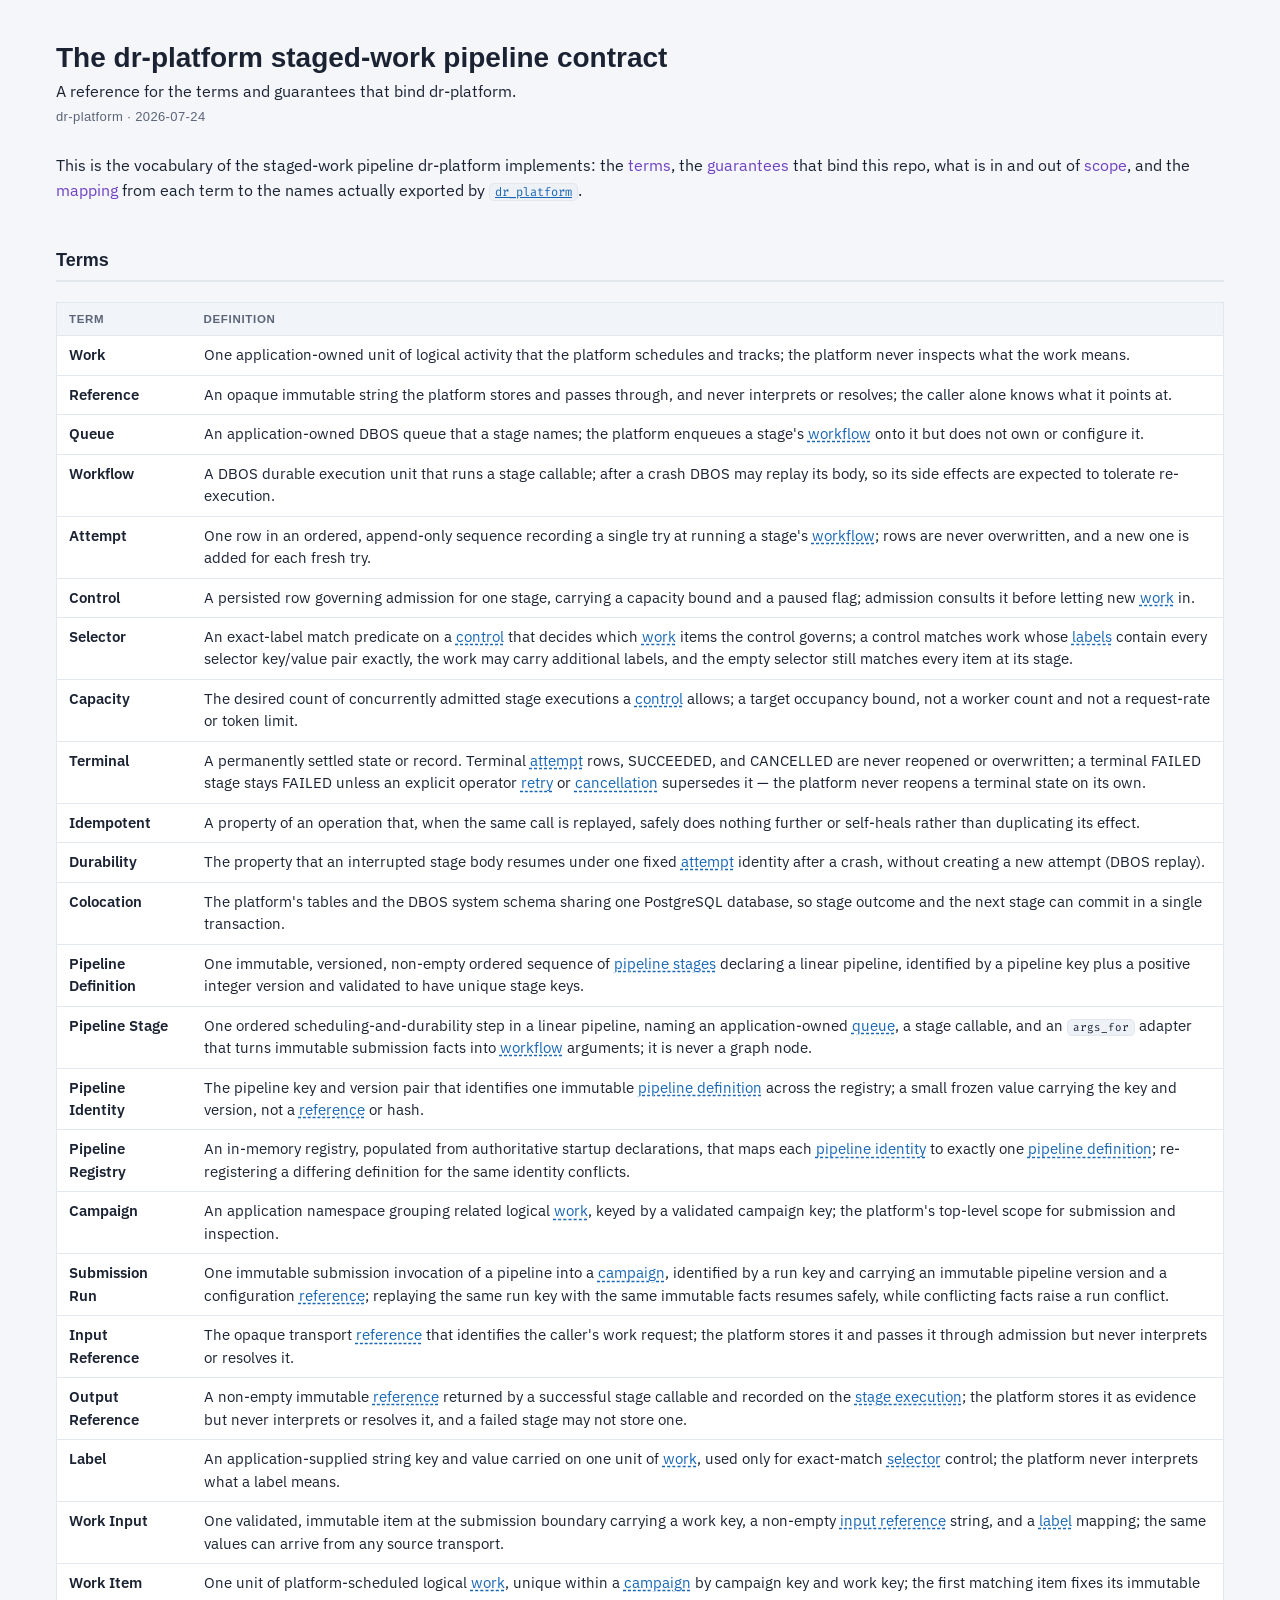
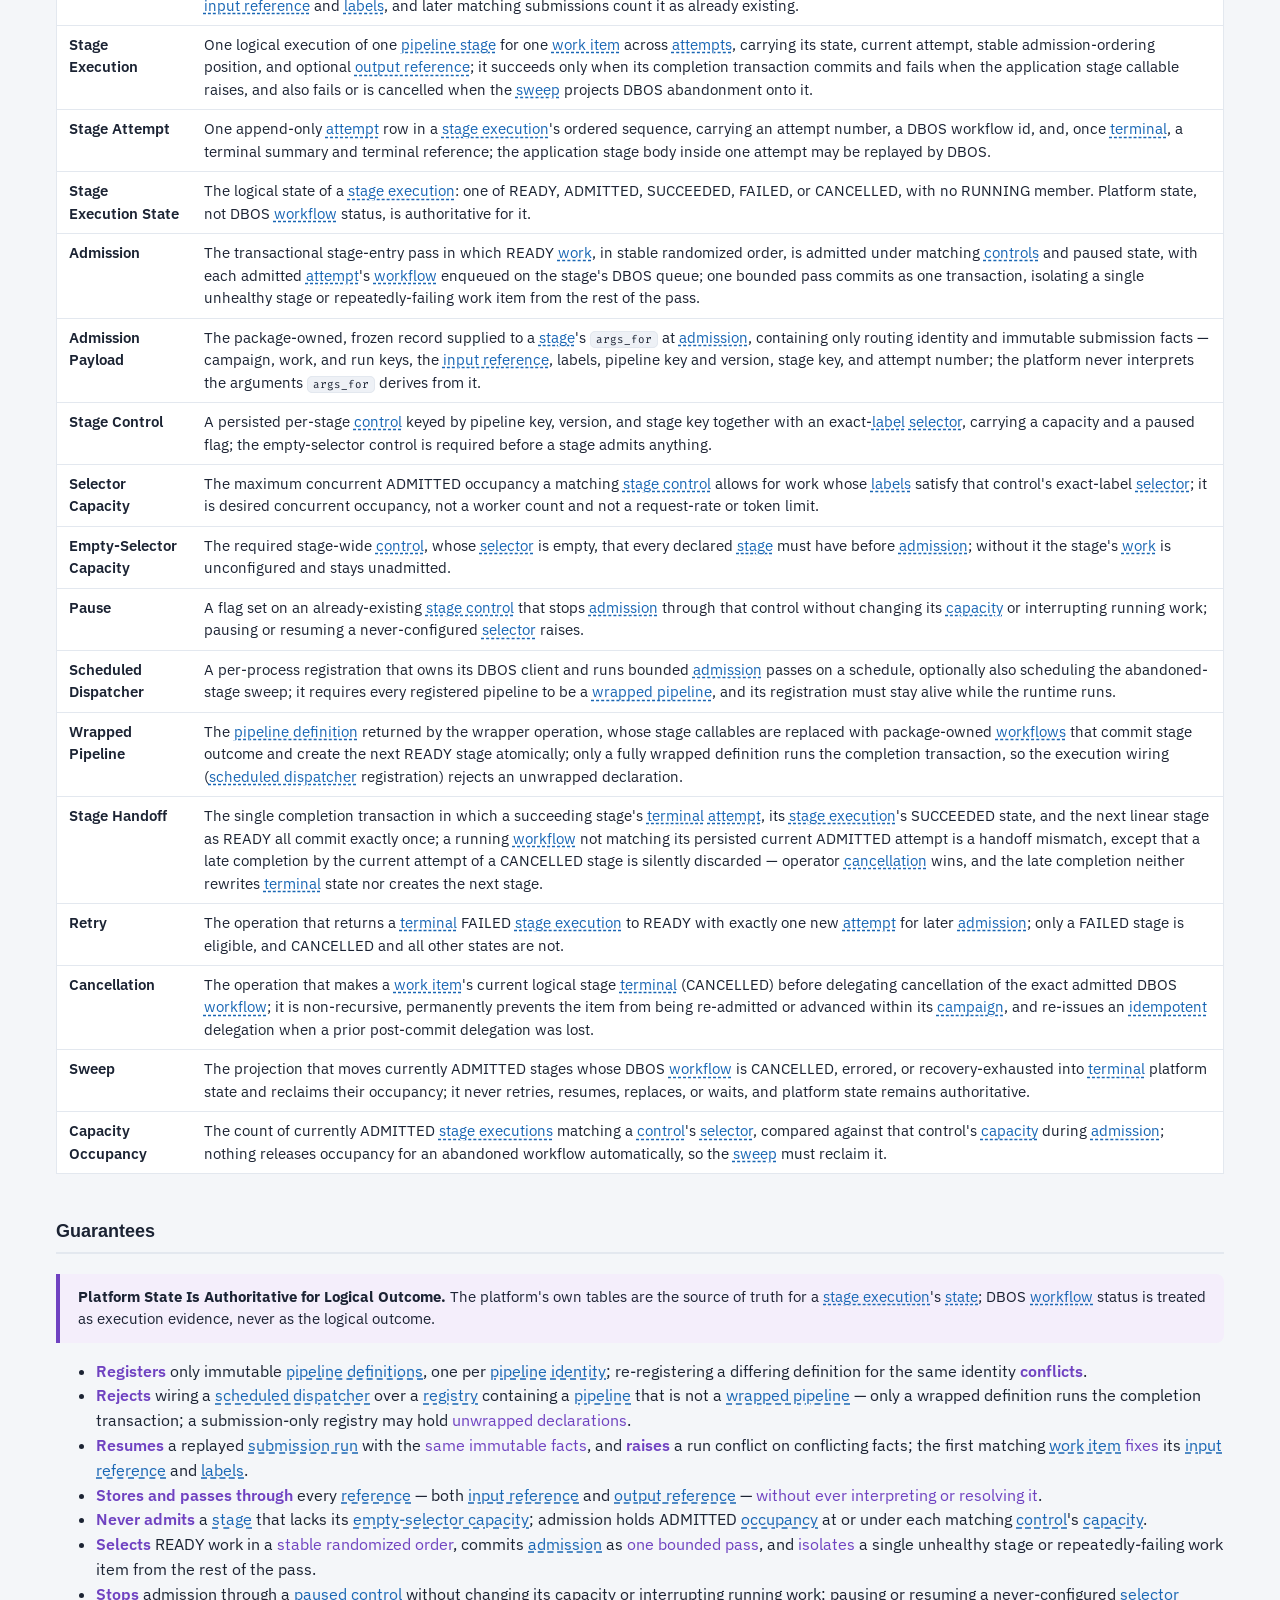
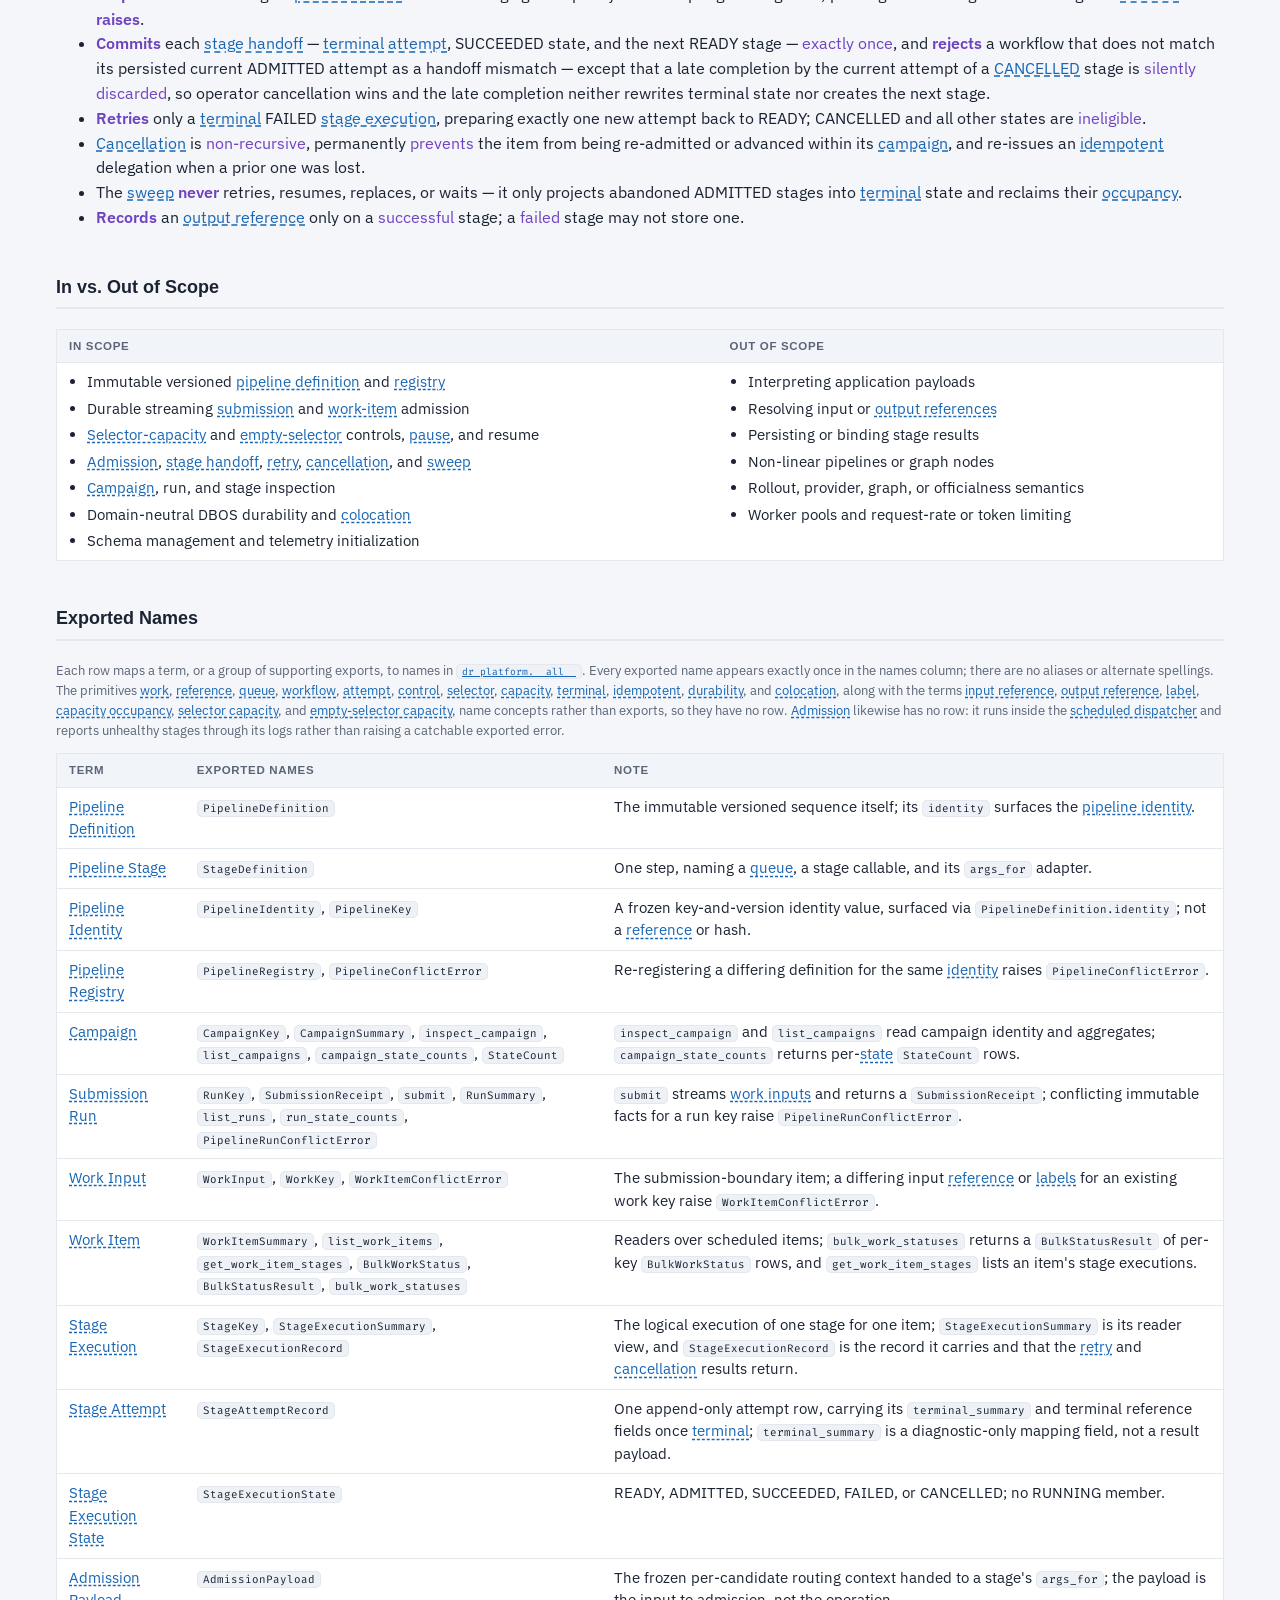
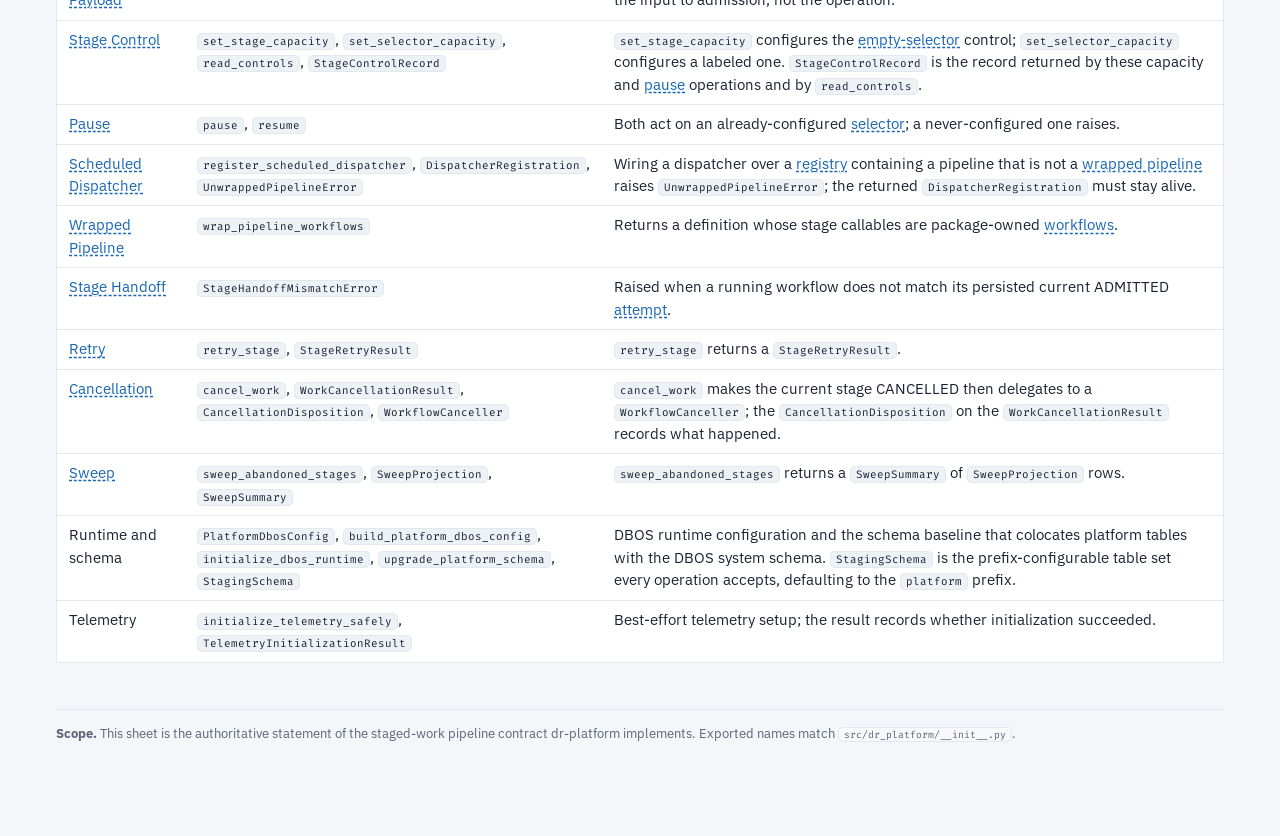
==== commit 40e8ea55: "Resolve vocab/API audit findings across code and docs - Promote PipelineIdentity to a frozen datacla" ====
--- a/.defs/vocab.html
+++ b/.defs/vocab.html
@@ -39,15 +39,15 @@
     <tr><td><dfn class="term-name" id="term-workflow">Workflow</dfn></td><td>A DBOS durable execution unit that runs a stage callable; after a crash DBOS may replay its body, so its side effects are expected to tolerate re-execution.</td></tr>
     <tr><td><dfn class="term-name" id="term-attempt">Attempt</dfn></td><td>One row in an ordered, append-only sequence recording a single try at running a stage's <a class="term-ref" href="#term-workflow">workflow</a>; rows are never overwritten, and a new one is added for each fresh try.</td></tr>
     <tr><td><dfn class="term-name" id="term-control">Control</dfn></td><td>A persisted row governing admission for one stage, carrying a capacity bound and a paused flag; admission consults it before letting new <a class="term-ref" href="#term-work">work</a> in.</td></tr>
-    <tr><td><dfn class="term-name" id="term-selector">Selector</dfn></td><td>An exact-label match predicate on a <a class="term-ref" href="#term-control">control</a> that decides which <a class="term-ref" href="#term-work">work</a> items the control governs; the empty selector matches every item at its stage.</td></tr>
+    <tr><td><dfn class="term-name" id="term-selector">Selector</dfn></td><td>An exact-label match predicate on a <a class="term-ref" href="#term-control">control</a> that decides which <a class="term-ref" href="#term-work">work</a> items the control governs; a control matches work whose <a class="term-ref" href="#term-label">labels</a> contain every selector key/value pair exactly, the work may carry additional labels, and the empty selector still matches every item at its stage.</td></tr>
     <tr><td><dfn class="term-name" id="term-capacity">Capacity</dfn></td><td>The desired count of concurrently admitted stage executions a <a class="term-ref" href="#term-control">control</a> allows; a target occupancy bound, not a worker count and not a request-rate or token limit.</td></tr>
-    <tr><td><dfn class="term-name" id="term-terminal">Terminal</dfn></td><td>A permanently final state or record that is never reopened or overwritten once reached.</td></tr>
+    <tr><td><dfn class="term-name" id="term-terminal">Terminal</dfn></td><td>A permanently settled state or record. Terminal <a class="term-ref" href="#term-attempt">attempt</a> rows, SUCCEEDED, and CANCELLED are never reopened or overwritten; a terminal FAILED stage stays FAILED unless an explicit operator <a class="term-ref" href="#term-retry">retry</a> or <a class="term-ref" href="#term-cancellation">cancellation</a> supersedes it — the platform never reopens a terminal state on its own.</td></tr>
     <tr><td><dfn class="term-name" id="term-idempotent">Idempotent</dfn></td><td>A property of an operation that, when the same call is replayed, safely does nothing further or self-heals rather than duplicating its effect.</td></tr>
     <tr><td><dfn class="term-name" id="term-durability">Durability</dfn></td><td>The property that an interrupted stage body resumes under one fixed <a class="term-ref" href="#term-attempt">attempt</a> identity after a crash, without creating a new attempt (DBOS replay).</td></tr>
     <tr><td><dfn class="term-name" id="term-colocation">Colocation</dfn></td><td>The platform's tables and the DBOS system schema sharing one PostgreSQL database, so stage outcome and the next stage can commit in a single transaction.</td></tr>
     <tr><td><dfn class="term-name" id="term-pipeline-definition">Pipeline Definition</dfn></td><td>One immutable, versioned, non-empty ordered sequence of <a class="term-ref" href="#term-pipeline-stage">pipeline stages</a> declaring a linear pipeline, identified by a pipeline key plus a positive integer version and validated to have unique stage keys.</td></tr>
     <tr><td><dfn class="term-name" id="term-pipeline-stage">Pipeline Stage</dfn></td><td>One ordered scheduling-and-durability step in a linear pipeline, naming an application-owned <a class="term-ref" href="#term-queue">queue</a>, a stage callable, and an <code>args_for</code> adapter that turns immutable submission facts into <a class="term-ref" href="#term-workflow">workflow</a> arguments; it is never a graph node.</td></tr>
-    <tr><td><dfn class="term-name" id="term-pipeline-identity">Pipeline Identity</dfn></td><td>The pipeline key and version pair that identifies one immutable <a class="term-ref" href="#term-pipeline-definition">pipeline definition</a> across the registry; a plain pair of values, not a <a class="term-ref" href="#term-reference">reference</a> or hash.</td></tr>
+    <tr><td><dfn class="term-name" id="term-pipeline-identity">Pipeline Identity</dfn></td><td>The pipeline key and version pair that identifies one immutable <a class="term-ref" href="#term-pipeline-definition">pipeline definition</a> across the registry; a small frozen value carrying the key and version, not a <a class="term-ref" href="#term-reference">reference</a> or hash.</td></tr>
     <tr><td><dfn class="term-name" id="term-pipeline-registry">Pipeline Registry</dfn></td><td>An in-memory registry, populated from authoritative startup declarations, that maps each <a class="term-ref" href="#term-pipeline-identity">pipeline identity</a> to exactly one <a class="term-ref" href="#term-pipeline-definition">pipeline definition</a>; re-registering a differing definition for the same identity conflicts.</td></tr>
     <tr><td><dfn class="term-name" id="term-campaign">Campaign</dfn></td><td>An application namespace grouping related logical <a class="term-ref" href="#term-work">work</a>, keyed by a validated campaign key; the platform's top-level scope for submission and inspection.</td></tr>
     <tr><td><dfn class="term-name" id="term-submission-run">Submission Run</dfn></td><td>One immutable submission invocation of a pipeline into a <a class="term-ref" href="#term-campaign">campaign</a>, identified by a run key and carrying an immutable pipeline version and a configuration <a class="term-ref" href="#term-reference">reference</a>; replaying the same run key with the same immutable facts resumes safely, while conflicting facts raise a run conflict.</td></tr>
@@ -56,7 +56,7 @@
     <tr><td><dfn class="term-name" id="term-label">Label</dfn></td><td>An application-supplied string key and value carried on one unit of <a class="term-ref" href="#term-work">work</a>, used only for exact-match <a class="term-ref" href="#term-selector">selector</a> control; the platform never interprets what a label means.</td></tr>
     <tr><td><dfn class="term-name" id="term-work-input">Work Input</dfn></td><td>One validated, immutable item at the submission boundary carrying a work key, a non-empty <a class="term-ref" href="#term-input-reference">input reference</a> string, and a <a class="term-ref" href="#term-label">label</a> mapping; the same values can arrive from any source transport.</td></tr>
     <tr><td><dfn class="term-name" id="term-work-item">Work Item</dfn></td><td>One unit of platform-scheduled logical <a class="term-ref" href="#term-work">work</a>, unique within a <a class="term-ref" href="#term-campaign">campaign</a> by campaign key and work key; the first matching item fixes its immutable <a class="term-ref" href="#term-input-reference">input reference</a> and <a class="term-ref" href="#term-label">labels</a>, and later matching submissions count it as already existing.</td></tr>
-    <tr><td><dfn class="term-name" id="term-stage-execution">Stage Execution</dfn></td><td>One logical execution of one <a class="term-ref" href="#term-pipeline-stage">pipeline stage</a> for one <a class="term-ref" href="#term-work-item">work item</a> across <a class="term-ref" href="#term-attempt">attempts</a>, carrying its state, current attempt, stable admission-ordering position, and optional <a class="term-ref" href="#term-output-reference">output reference</a>; it succeeds only when its completion transaction commits and fails when the application stage callable raises.</td></tr>
+    <tr><td><dfn class="term-name" id="term-stage-execution">Stage Execution</dfn></td><td>One logical execution of one <a class="term-ref" href="#term-pipeline-stage">pipeline stage</a> for one <a class="term-ref" href="#term-work-item">work item</a> across <a class="term-ref" href="#term-attempt">attempts</a>, carrying its state, current attempt, stable admission-ordering position, and optional <a class="term-ref" href="#term-output-reference">output reference</a>; it succeeds only when its completion transaction commits and fails when the application stage callable raises, and also fails or is cancelled when the <a class="term-ref" href="#term-sweep">sweep</a> projects DBOS abandonment onto it.</td></tr>
     <tr><td><dfn class="term-name" id="term-stage-attempt">Stage Attempt</dfn></td><td>One append-only <a class="term-ref" href="#term-attempt">attempt</a> row in a <a class="term-ref" href="#term-stage-execution">stage execution</a>'s ordered sequence, carrying an attempt number, a DBOS workflow id, and, once <a class="term-ref" href="#term-terminal">terminal</a>, a terminal summary and terminal reference; the application stage body inside one attempt may be replayed by DBOS.</td></tr>
     <tr><td><dfn class="term-name" id="term-stage-execution-state">Stage Execution State</dfn></td><td>The logical state of a <a class="term-ref" href="#term-stage-execution">stage execution</a>: one of READY, ADMITTED, SUCCEEDED, FAILED, or CANCELLED, with no RUNNING member. Platform state, not DBOS <a class="term-ref" href="#term-workflow">workflow</a> status, is authoritative for it.</td></tr>
     <tr><td><dfn class="term-name" id="term-admission">Admission</dfn></td><td>The transactional stage-entry pass in which READY <a class="term-ref" href="#term-work">work</a>, in stable randomized order, is admitted under matching <a class="term-ref" href="#term-control">controls</a> and paused state, with each admitted <a class="term-ref" href="#term-attempt">attempt</a>'s <a class="term-ref" href="#term-workflow">workflow</a> enqueued on the stage's DBOS queue; one bounded pass commits as one transaction, isolating a single unhealthy stage or repeatedly-failing work item from the rest of the pass.</td></tr>
@@ -66,8 +66,8 @@
     <tr><td><dfn class="term-name" id="term-empty-selector-capacity">Empty-Selector Capacity</dfn></td><td>The required stage-wide <a class="term-ref" href="#term-stage-control">control</a>, whose <a class="term-ref" href="#term-selector">selector</a> is empty, that every declared <a class="term-ref" href="#term-pipeline-stage">stage</a> must have before <a class="term-ref" href="#term-admission">admission</a>; without it the stage's <a class="term-ref" href="#term-work">work</a> is unconfigured and stays unadmitted.</td></tr>
     <tr><td><dfn class="term-name" id="term-pause">Pause</dfn></td><td>A flag set on an already-existing <a class="term-ref" href="#term-stage-control">stage control</a> that stops <a class="term-ref" href="#term-admission">admission</a> through that control without changing its <a class="term-ref" href="#term-capacity">capacity</a> or interrupting running work; pausing or resuming a never-configured <a class="term-ref" href="#term-selector">selector</a> raises.</td></tr>
     <tr><td><dfn class="term-name" id="term-scheduled-dispatcher">Scheduled Dispatcher</dfn></td><td>A per-process registration that owns its DBOS client and runs bounded <a class="term-ref" href="#term-admission">admission</a> passes on a schedule, optionally also scheduling the abandoned-stage sweep; it requires every registered pipeline to be a <a class="term-ref" href="#term-wrapped-pipeline">wrapped pipeline</a>, and its registration must stay alive while the runtime runs.</td></tr>
-    <tr><td><dfn class="term-name" id="term-wrapped-pipeline">Wrapped Pipeline</dfn></td><td>The <a class="term-ref" href="#term-pipeline-definition">pipeline definition</a> returned by the wrapper operation, whose stage callables are replaced with package-owned <a class="term-ref" href="#term-workflow">workflows</a> that commit stage outcome and create the next READY stage atomically; only a fully wrapped definition runs the completion transaction, so registering an unwrapped declaration is rejected.</td></tr>
-    <tr><td><dfn class="term-name" id="term-stage-handoff">Stage Handoff</dfn></td><td>The single completion transaction in which a succeeding stage's <a class="term-ref" href="#term-terminal">terminal</a> <a class="term-ref" href="#term-attempt">attempt</a>, its <a class="term-ref" href="#term-stage-execution">stage execution</a>'s SUCCEEDED state, and the next linear stage as READY all commit exactly once; a running <a class="term-ref" href="#term-workflow">workflow</a> not matching its persisted current ADMITTED attempt is a handoff mismatch.</td></tr>
+    <tr><td><dfn class="term-name" id="term-wrapped-pipeline">Wrapped Pipeline</dfn></td><td>The <a class="term-ref" href="#term-pipeline-definition">pipeline definition</a> returned by the wrapper operation, whose stage callables are replaced with package-owned <a class="term-ref" href="#term-workflow">workflows</a> that commit stage outcome and create the next READY stage atomically; only a fully wrapped definition runs the completion transaction, so the execution wiring (<a class="term-ref" href="#term-scheduled-dispatcher">scheduled dispatcher</a> registration) rejects an unwrapped declaration.</td></tr>
+    <tr><td><dfn class="term-name" id="term-stage-handoff">Stage Handoff</dfn></td><td>The single completion transaction in which a succeeding stage's <a class="term-ref" href="#term-terminal">terminal</a> <a class="term-ref" href="#term-attempt">attempt</a>, its <a class="term-ref" href="#term-stage-execution">stage execution</a>'s SUCCEEDED state, and the next linear stage as READY all commit exactly once; a running <a class="term-ref" href="#term-workflow">workflow</a> not matching its persisted current ADMITTED attempt is a handoff mismatch, except that a late completion by the current attempt of a CANCELLED stage is silently discarded — operator <a class="term-ref" href="#term-cancellation">cancellation</a> wins, and the late completion neither rewrites <a class="term-ref" href="#term-terminal">terminal</a> state nor creates the next stage.</td></tr>
     <tr><td><dfn class="term-name" id="term-retry">Retry</dfn></td><td>The operation that returns a <a class="term-ref" href="#term-terminal">terminal</a> FAILED <a class="term-ref" href="#term-stage-execution">stage execution</a> to READY with exactly one new <a class="term-ref" href="#term-attempt">attempt</a> for later <a class="term-ref" href="#term-admission">admission</a>; only a FAILED stage is eligible, and CANCELLED and all other states are not.</td></tr>
     <tr><td><dfn class="term-name" id="term-cancellation">Cancellation</dfn></td><td>The operation that makes a <a class="term-ref" href="#term-work-item">work item</a>'s current logical stage <a class="term-ref" href="#term-terminal">terminal</a> (CANCELLED) before delegating cancellation of the exact admitted DBOS <a class="term-ref" href="#term-workflow">workflow</a>; it is non-recursive, permanently prevents the item from being re-admitted or advanced within its <a class="term-ref" href="#term-campaign">campaign</a>, and re-issues an <a class="term-ref" href="#term-idempotent">idempotent</a> delegation when a prior post-commit delegation was lost.</td></tr>
     <tr><td><dfn class="term-name" id="term-sweep">Sweep</dfn></td><td>The projection that moves currently ADMITTED stages whose DBOS <a class="term-ref" href="#term-workflow">workflow</a> is CANCELLED, errored, or recovery-exhausted into <a class="term-ref" href="#term-terminal">terminal</a> platform state and reclaims their occupancy; it never retries, resumes, replaces, or waits, and platform state remains authoritative.</td></tr>
@@ -83,13 +83,13 @@
 </div>
 <ul>
   <li><span class="must">Registers</span> only immutable <a class="term-ref" href="#term-pipeline-definition">pipeline definitions</a>, one per <a class="term-ref" href="#term-pipeline-identity">pipeline identity</a>; re-registering a differing definition for the same identity <span class="must">conflicts</span>.</li>
-  <li><span class="must">Rejects</span> registering a <a class="term-ref" href="#term-pipeline-definition">pipeline</a> that is not a <a class="term-ref" href="#term-wrapped-pipeline">wrapped pipeline</a> — only a wrapped definition runs the completion transaction.</li>
+  <li><span class="must">Rejects</span> wiring a <a class="term-ref" href="#term-scheduled-dispatcher">scheduled dispatcher</a> over a <a class="term-ref" href="#term-pipeline-registry">registry</a> containing a <a class="term-ref" href="#term-pipeline-definition">pipeline</a> that is not a <a class="term-ref" href="#term-wrapped-pipeline">wrapped pipeline</a> — only a wrapped definition runs the completion transaction; a submission-only registry may hold <span class="key">unwrapped declarations</span>.</li>
   <li><span class="must">Resumes</span> a replayed <a class="term-ref" href="#term-submission-run">submission run</a> with the <span class="key">same immutable facts</span>, and <span class="must">raises</span> a run conflict on conflicting facts; the first matching <a class="term-ref" href="#term-work-item">work item</a> <span class="key">fixes</span> its <a class="term-ref" href="#term-input-reference">input reference</a> and <a class="term-ref" href="#term-label">labels</a>.</li>
   <li><span class="must">Stores and passes through</span> every <a class="term-ref" href="#term-reference">reference</a> — both <a class="term-ref" href="#term-input-reference">input reference</a> and <a class="term-ref" href="#term-output-reference">output reference</a> — <span class="key">without ever interpreting or resolving it</span>.</li>
   <li><span class="must">Never admits</span> a <a class="term-ref" href="#term-pipeline-stage">stage</a> that lacks its <a class="term-ref" href="#term-empty-selector-capacity">empty-selector capacity</a>; admission holds ADMITTED <a class="term-ref" href="#term-capacity-occupancy">occupancy</a> at or under each matching <a class="term-ref" href="#term-control">control</a>'s <a class="term-ref" href="#term-capacity">capacity</a>.</li>
   <li><span class="must">Selects</span> READY work in a <span class="key">stable randomized order</span>, commits <a class="term-ref" href="#term-admission">admission</a> as <span class="key">one bounded pass</span>, and <span class="key">isolates</span> a single unhealthy stage or repeatedly-failing work item from the rest of the pass.</li>
   <li><span class="must">Stops</span> admission through a <a class="term-ref" href="#term-pause">paused</a> <a class="term-ref" href="#term-stage-control">control</a> without changing its capacity or interrupting running work; pausing or resuming a never-configured <a class="term-ref" href="#term-selector">selector</a> <span class="must">raises</span>.</li>
-  <li><span class="must">Commits</span> each <a class="term-ref" href="#term-stage-handoff">stage handoff</a> — <a class="term-ref" href="#term-terminal">terminal</a> <a class="term-ref" href="#term-attempt">attempt</a>, SUCCEEDED state, and the next READY stage — <span class="key">exactly once</span>, and <span class="must">rejects</span> a workflow that does not match its persisted current ADMITTED attempt as a handoff mismatch.</li>
+  <li><span class="must">Commits</span> each <a class="term-ref" href="#term-stage-handoff">stage handoff</a> — <a class="term-ref" href="#term-terminal">terminal</a> <a class="term-ref" href="#term-attempt">attempt</a>, SUCCEEDED state, and the next READY stage — <span class="key">exactly once</span>, and <span class="must">rejects</span> a workflow that does not match its persisted current ADMITTED attempt as a handoff mismatch — except that a late completion by the current attempt of a <a class="term-ref" href="#term-cancellation">CANCELLED</a> stage is <span class="key">silently discarded</span>, so operator cancellation wins and the late completion neither rewrites terminal state nor creates the next stage.</li>
   <li><span class="must">Retries</span> only a <a class="term-ref" href="#term-terminal">terminal</a> FAILED <a class="term-ref" href="#term-stage-execution">stage execution</a>, preparing exactly one new attempt back to READY; CANCELLED and all other states are <span class="key">ineligible</span>.</li>
   <li><a class="term-ref" href="#term-cancellation">Cancellation</a> is <span class="key">non-recursive</span>, permanently <span class="key">prevents</span> the item from being re-admitted or advanced within its <a class="term-ref" href="#term-campaign">campaign</a>, and re-issues an <a class="term-ref" href="#term-idempotent">idempotent</a> delegation when a prior one was lost.</li>
   <li>The <a class="term-ref" href="#term-sweep">sweep</a> <span class="must">never</span> retries, resumes, replaces, or waits — it only projects abandoned ADMITTED stages into <a class="term-ref" href="#term-terminal">terminal</a> state and reclaims their <a class="term-ref" href="#term-capacity-occupancy">occupancy</a>.</li>
@@ -106,7 +106,7 @@
       <td>
         <ul>
           <li>Immutable versioned <a class="term-ref" href="#term-pipeline-definition">pipeline definition</a> and <a class="term-ref" href="#term-pipeline-registry">registry</a></li>
-          <li>Durable <a class="term-ref" href="#term-submission-run">submission</a> and streaming <a class="term-ref" href="#term-work-item">work item</a> admission</li>
+          <li>Durable streaming <a class="term-ref" href="#term-submission-run">submission</a> and <a class="term-ref" href="#term-work-item">work-item</a> admission</li>
           <li><a class="term-ref" href="#term-selector-capacity">Selector-capacity</a> and <a class="term-ref" href="#term-empty-selector-capacity">empty-selector</a> controls, <a class="term-ref" href="#term-pause">pause</a>, and resume</li>
           <li><a class="term-ref" href="#term-admission">Admission</a>, <a class="term-ref" href="#term-stage-handoff">stage handoff</a>, <a class="term-ref" href="#term-retry">retry</a>, <a class="term-ref" href="#term-cancellation">cancellation</a>, and <a class="term-ref" href="#term-sweep">sweep</a></li>
           <li><a class="term-ref" href="#term-campaign">Campaign</a>, run, and stage inspection</li>
@@ -131,7 +131,7 @@
 
 <div class="section-head" id="exported-names"><h2>Exported Names</h2></div>
 
-<p class="aside">Each row maps a term, or a group of supporting exports, to names in <a href="https://github.com/danielle-rothermel/dr-platform/blob/main/src/dr_platform/__init__.py"><code>dr_platform.__all__</code></a>. Every exported name appears exactly once in the names column; there are no aliases or alternate spellings. The primitives <a class="term-ref" href="#term-work">work</a>, <a class="term-ref" href="#term-reference">reference</a>, <a class="term-ref" href="#term-queue">queue</a>, <a class="term-ref" href="#term-workflow">workflow</a>, <a class="term-ref" href="#term-attempt">attempt</a>, <a class="term-ref" href="#term-control">control</a>, <a class="term-ref" href="#term-selector">selector</a>, <a class="term-ref" href="#term-capacity">capacity</a>, <a class="term-ref" href="#term-terminal">terminal</a>, <a class="term-ref" href="#term-idempotent">idempotent</a>, <a class="term-ref" href="#term-durability">durability</a>, and <a class="term-ref" href="#term-colocation">colocation</a>, along with the terms <a class="term-ref" href="#term-input-reference">input reference</a>, <a class="term-ref" href="#term-output-reference">output reference</a>, <a class="term-ref" href="#term-label">label</a>, <a class="term-ref" href="#term-capacity-occupancy">capacity occupancy</a>, <a class="term-ref" href="#term-selector-capacity">selector capacity</a>, and <a class="term-ref" href="#term-empty-selector-capacity">empty-selector capacity</a>, name concepts rather than exports, so they have no row.</p>
+<p class="aside">Each row maps a term, or a group of supporting exports, to names in <a href="https://github.com/danielle-rothermel/dr-platform/blob/main/src/dr_platform/__init__.py"><code>dr_platform.__all__</code></a>. Every exported name appears exactly once in the names column; there are no aliases or alternate spellings. The primitives <a class="term-ref" href="#term-work">work</a>, <a class="term-ref" href="#term-reference">reference</a>, <a class="term-ref" href="#term-queue">queue</a>, <a class="term-ref" href="#term-workflow">workflow</a>, <a class="term-ref" href="#term-attempt">attempt</a>, <a class="term-ref" href="#term-control">control</a>, <a class="term-ref" href="#term-selector">selector</a>, <a class="term-ref" href="#term-capacity">capacity</a>, <a class="term-ref" href="#term-terminal">terminal</a>, <a class="term-ref" href="#term-idempotent">idempotent</a>, <a class="term-ref" href="#term-durability">durability</a>, and <a class="term-ref" href="#term-colocation">colocation</a>, along with the terms <a class="term-ref" href="#term-input-reference">input reference</a>, <a class="term-ref" href="#term-output-reference">output reference</a>, <a class="term-ref" href="#term-label">label</a>, <a class="term-ref" href="#term-capacity-occupancy">capacity occupancy</a>, <a class="term-ref" href="#term-selector-capacity">selector capacity</a>, and <a class="term-ref" href="#term-empty-selector-capacity">empty-selector capacity</a>, name concepts rather than exports, so they have no row. <a class="term-ref" href="#term-admission">Admission</a> likewise has no row: it runs inside the <a class="term-ref" href="#term-scheduled-dispatcher">scheduled dispatcher</a> and reports unhealthy stages through its logs rather than raising a catchable exported error.</p>
 
 <div class="table-wrap">
 <table>
@@ -150,7 +150,7 @@
     <tr>
       <td><a class="term-ref" href="#term-pipeline-identity">Pipeline Identity</a></td>
       <td><code>PipelineIdentity</code>, <code>PipelineKey</code></td>
-      <td>The <code>PipelineKey</code> and version pair, surfaced via <code>PipelineDefinition.identity</code>; a value pair, not a class or hash.</td>
+      <td>A frozen key-and-version identity value, surfaced via <code>PipelineDefinition.identity</code>; not a <a class="term-ref" href="#term-reference">reference</a> or hash.</td>
     </tr>
     <tr>
       <td><a class="term-ref" href="#term-pipeline-registry">Pipeline Registry</a></td>
@@ -179,13 +179,13 @@
     </tr>
     <tr>
       <td><a class="term-ref" href="#term-stage-execution">Stage Execution</a></td>
-      <td><code>StageKey</code>, <code>StageExecutionSummary</code></td>
-      <td>The logical execution of one stage for one item; <code>StageExecutionSummary</code> is its reader view.</td>
+      <td><code>StageKey</code>, <code>StageExecutionSummary</code>, <code>StageExecutionRecord</code></td>
+      <td>The logical execution of one stage for one item; <code>StageExecutionSummary</code> is its reader view, and <code>StageExecutionRecord</code> is the record it carries and that the <a class="term-ref" href="#term-retry">retry</a> and <a class="term-ref" href="#term-cancellation">cancellation</a> results return.</td>
     </tr>
     <tr>
       <td><a class="term-ref" href="#term-stage-attempt">Stage Attempt</a></td>
       <td><code>StageAttemptRecord</code></td>
-      <td>One append-only attempt row, carrying its <code>terminal_summary</code> and terminal reference fields once <a class="term-ref" href="#term-terminal">terminal</a>.</td>
+      <td>One append-only attempt row, carrying its <code>terminal_summary</code> and terminal reference fields once <a class="term-ref" href="#term-terminal">terminal</a>; <code>terminal_summary</code> is a diagnostic-only mapping field, not a result payload.</td>
     </tr>
     <tr>
       <td><a class="term-ref" href="#term-stage-execution-state">Stage Execution State</a></td>
@@ -193,19 +193,14 @@
       <td>READY, ADMITTED, SUCCEEDED, FAILED, or CANCELLED; no RUNNING member.</td>
     </tr>
     <tr>
-      <td><a class="term-ref" href="#term-admission">Admission</a></td>
-      <td><code>PipelineStageMismatchError</code></td>
-      <td>Raised when an admitted candidate does not match its declared <a class="term-ref" href="#term-pipeline-stage">stage</a>; admission itself runs inside the <a class="term-ref" href="#term-scheduled-dispatcher">scheduled dispatcher</a>.</td>
-    </tr>
-    <tr>
       <td><a class="term-ref" href="#term-admission-payload">Admission Payload</a></td>
       <td><code>AdmissionPayload</code></td>
       <td>The frozen per-candidate routing context handed to a stage's <code>args_for</code>; the payload is the input to admission, not the operation.</td>
     </tr>
     <tr>
       <td><a class="term-ref" href="#term-stage-control">Stage Control</a></td>
-      <td><code>set_stage_capacity</code>, <code>set_selector_capacity</code>, <code>read_controls</code></td>
-      <td><code>set_stage_capacity</code> configures the <a class="term-ref" href="#term-empty-selector-capacity">empty-selector</a> control; <code>set_selector_capacity</code> configures a labeled one.</td>
+      <td><code>set_stage_capacity</code>, <code>set_selector_capacity</code>, <code>read_controls</code>, <code>StageControlRecord</code></td>
+      <td><code>set_stage_capacity</code> configures the <a class="term-ref" href="#term-empty-selector-capacity">empty-selector</a> control; <code>set_selector_capacity</code> configures a labeled one. <code>StageControlRecord</code> is the record returned by these capacity and <a class="term-ref" href="#term-pause">pause</a> operations and by <code>read_controls</code>.</td>
     </tr>
     <tr>
       <td><a class="term-ref" href="#term-pause">Pause</a></td>
@@ -215,7 +210,7 @@
     <tr>
       <td><a class="term-ref" href="#term-scheduled-dispatcher">Scheduled Dispatcher</a></td>
       <td><code>register_scheduled_dispatcher</code>, <code>DispatcherRegistration</code>, <code>UnwrappedPipelineError</code></td>
-      <td>Registering a pipeline that is not a <a class="term-ref" href="#term-wrapped-pipeline">wrapped pipeline</a> raises <code>UnwrappedPipelineError</code>; the returned <code>DispatcherRegistration</code> must stay alive.</td>
+      <td>Wiring a dispatcher over a <a class="term-ref" href="#term-pipeline-registry">registry</a> containing a pipeline that is not a <a class="term-ref" href="#term-wrapped-pipeline">wrapped pipeline</a> raises <code>UnwrappedPipelineError</code>; the returned <code>DispatcherRegistration</code> must stay alive.</td>
     </tr>
     <tr>
       <td><a class="term-ref" href="#term-wrapped-pipeline">Wrapped Pipeline</a></td>
@@ -244,8 +239,8 @@
     </tr>
     <tr>
       <td>Runtime and schema</td>
-      <td><code>PlatformDbosConfig</code>, <code>build_platform_dbos_config</code>, <code>initialize_dbos_runtime</code>, <code>upgrade_platform_schema</code></td>
-      <td>DBOS runtime configuration and the schema baseline that colocates platform tables with the DBOS system schema.</td>
+      <td><code>PlatformDbosConfig</code>, <code>build_platform_dbos_config</code>, <code>initialize_dbos_runtime</code>, <code>upgrade_platform_schema</code>, <code>StagingSchema</code></td>
+      <td>DBOS runtime configuration and the schema baseline that colocates platform tables with the DBOS system schema. <code>StagingSchema</code> is the prefix-configurable table set every operation accepts, defaulting to the <code>platform</code> prefix.</td>
     </tr>
     <tr>
       <td>Telemetry</td>
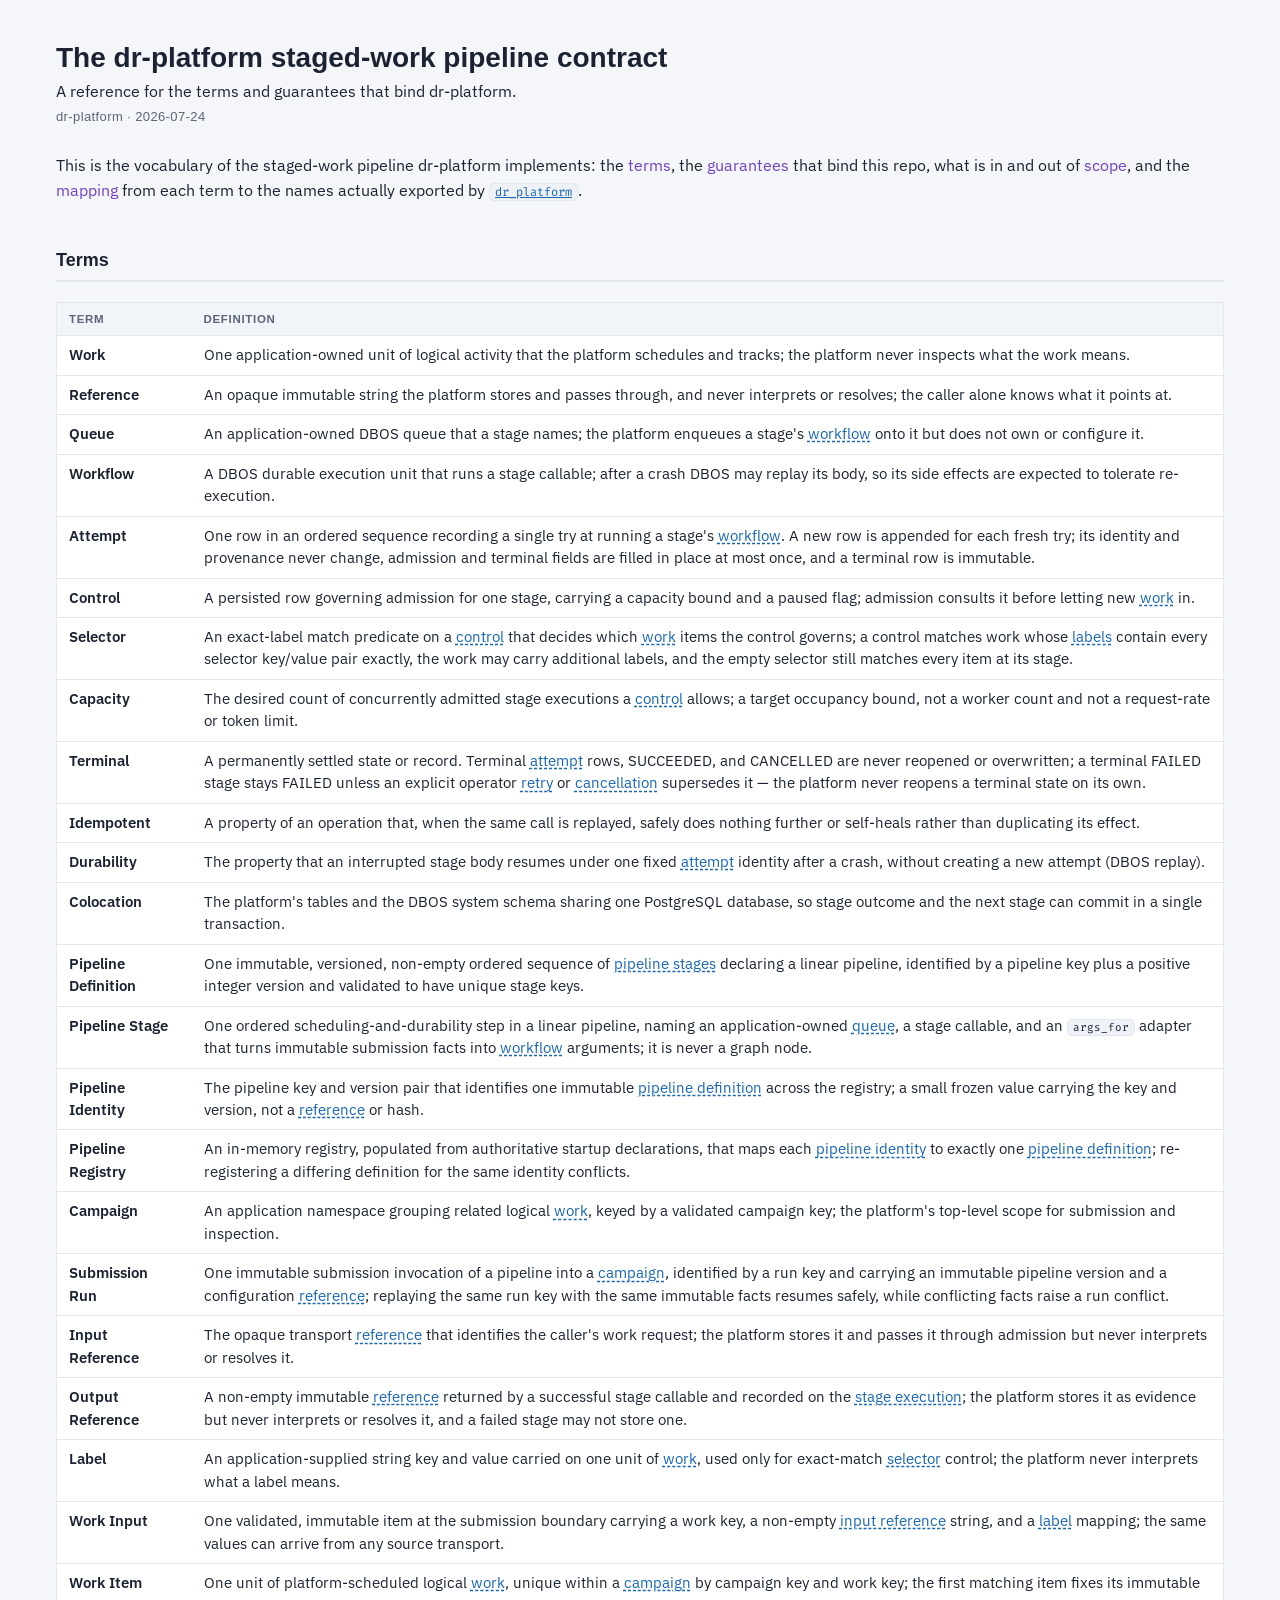
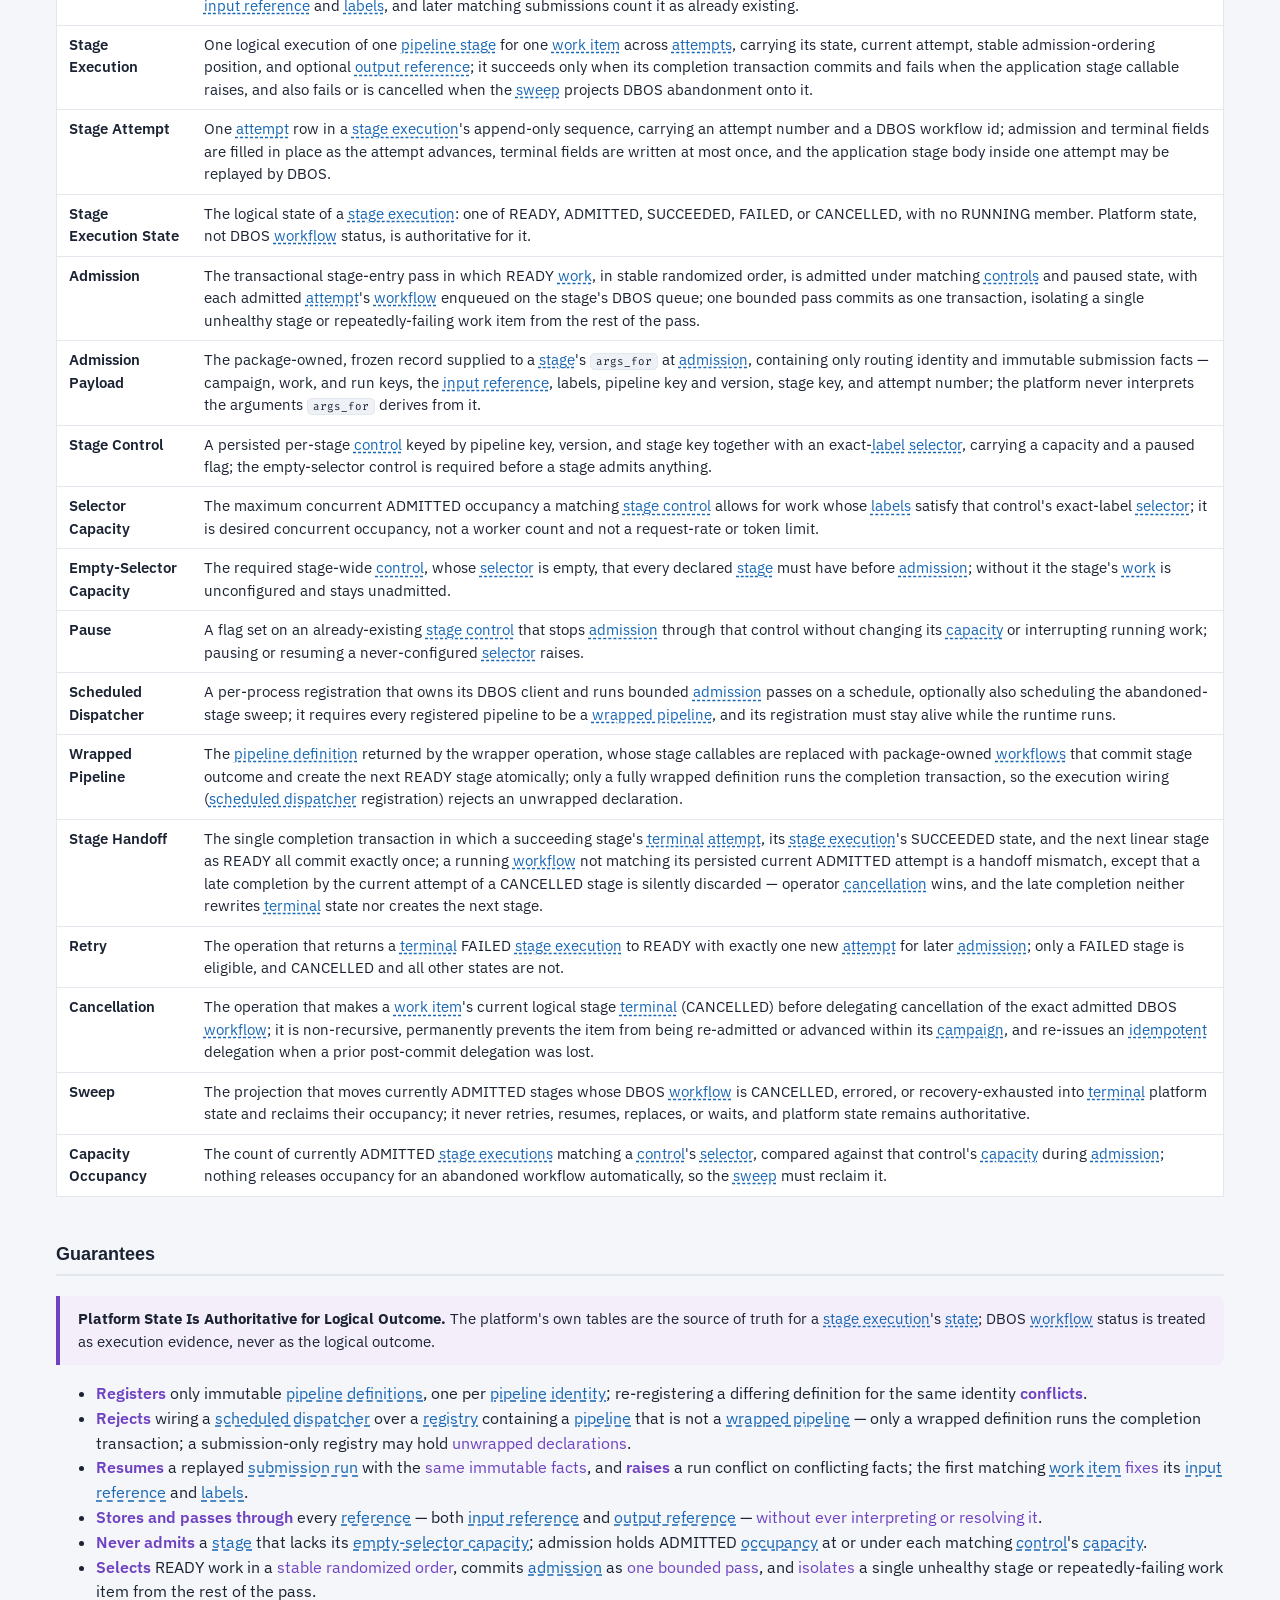
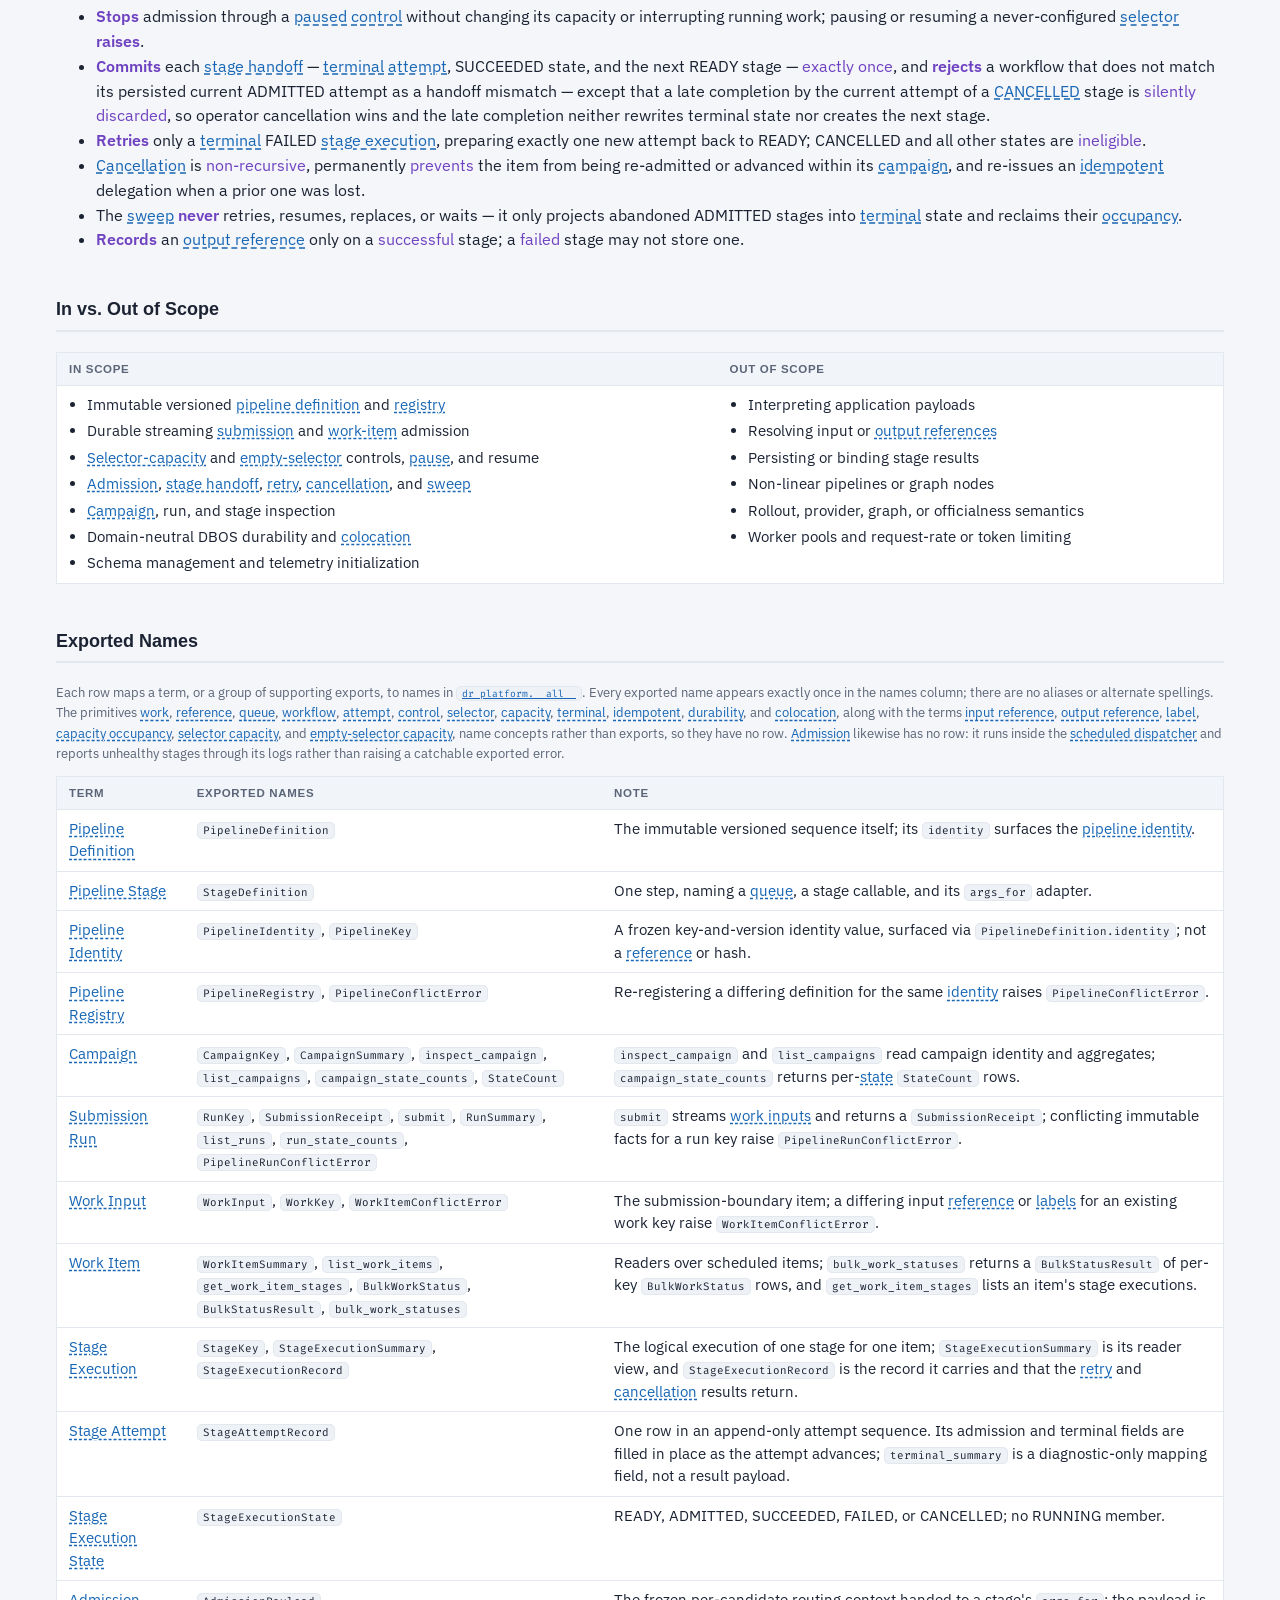
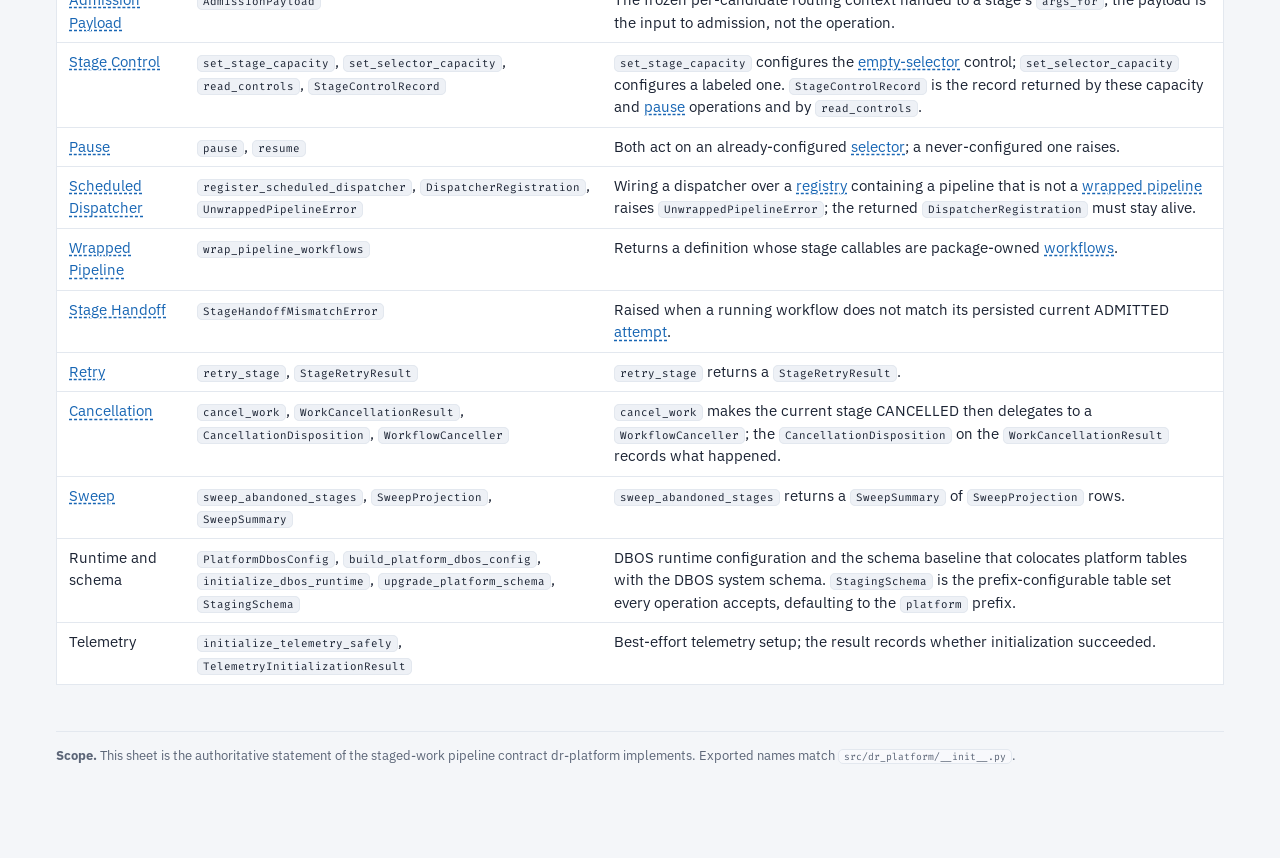
==== commit 62978b5b: "Prove DBOS recovery and align attempt lifecycle" ====
--- a/.defs/vocab.html
+++ b/.defs/vocab.html
@@ -37,7 +37,7 @@
     <tr><td><dfn class="term-name" id="term-reference">Reference</dfn></td><td>An opaque immutable string the platform stores and passes through, and never interprets or resolves; the caller alone knows what it points at.</td></tr>
     <tr><td><dfn class="term-name" id="term-queue">Queue</dfn></td><td>An application-owned DBOS queue that a stage names; the platform enqueues a stage's <a class="term-ref" href="#term-workflow">workflow</a> onto it but does not own or configure it.</td></tr>
     <tr><td><dfn class="term-name" id="term-workflow">Workflow</dfn></td><td>A DBOS durable execution unit that runs a stage callable; after a crash DBOS may replay its body, so its side effects are expected to tolerate re-execution.</td></tr>
-    <tr><td><dfn class="term-name" id="term-attempt">Attempt</dfn></td><td>One row in an ordered, append-only sequence recording a single try at running a stage's <a class="term-ref" href="#term-workflow">workflow</a>; rows are never overwritten, and a new one is added for each fresh try.</td></tr>
+    <tr><td><dfn class="term-name" id="term-attempt">Attempt</dfn></td><td>One row in an ordered sequence recording a single try at running a stage's <a class="term-ref" href="#term-workflow">workflow</a>. A new row is appended for each fresh try; its identity and provenance never change, admission and terminal fields are filled in place at most once, and a terminal row is immutable.</td></tr>
     <tr><td><dfn class="term-name" id="term-control">Control</dfn></td><td>A persisted row governing admission for one stage, carrying a capacity bound and a paused flag; admission consults it before letting new <a class="term-ref" href="#term-work">work</a> in.</td></tr>
     <tr><td><dfn class="term-name" id="term-selector">Selector</dfn></td><td>An exact-label match predicate on a <a class="term-ref" href="#term-control">control</a> that decides which <a class="term-ref" href="#term-work">work</a> items the control governs; a control matches work whose <a class="term-ref" href="#term-label">labels</a> contain every selector key/value pair exactly, the work may carry additional labels, and the empty selector still matches every item at its stage.</td></tr>
     <tr><td><dfn class="term-name" id="term-capacity">Capacity</dfn></td><td>The desired count of concurrently admitted stage executions a <a class="term-ref" href="#term-control">control</a> allows; a target occupancy bound, not a worker count and not a request-rate or token limit.</td></tr>
@@ -57,7 +57,7 @@
     <tr><td><dfn class="term-name" id="term-work-input">Work Input</dfn></td><td>One validated, immutable item at the submission boundary carrying a work key, a non-empty <a class="term-ref" href="#term-input-reference">input reference</a> string, and a <a class="term-ref" href="#term-label">label</a> mapping; the same values can arrive from any source transport.</td></tr>
     <tr><td><dfn class="term-name" id="term-work-item">Work Item</dfn></td><td>One unit of platform-scheduled logical <a class="term-ref" href="#term-work">work</a>, unique within a <a class="term-ref" href="#term-campaign">campaign</a> by campaign key and work key; the first matching item fixes its immutable <a class="term-ref" href="#term-input-reference">input reference</a> and <a class="term-ref" href="#term-label">labels</a>, and later matching submissions count it as already existing.</td></tr>
     <tr><td><dfn class="term-name" id="term-stage-execution">Stage Execution</dfn></td><td>One logical execution of one <a class="term-ref" href="#term-pipeline-stage">pipeline stage</a> for one <a class="term-ref" href="#term-work-item">work item</a> across <a class="term-ref" href="#term-attempt">attempts</a>, carrying its state, current attempt, stable admission-ordering position, and optional <a class="term-ref" href="#term-output-reference">output reference</a>; it succeeds only when its completion transaction commits and fails when the application stage callable raises, and also fails or is cancelled when the <a class="term-ref" href="#term-sweep">sweep</a> projects DBOS abandonment onto it.</td></tr>
-    <tr><td><dfn class="term-name" id="term-stage-attempt">Stage Attempt</dfn></td><td>One append-only <a class="term-ref" href="#term-attempt">attempt</a> row in a <a class="term-ref" href="#term-stage-execution">stage execution</a>'s ordered sequence, carrying an attempt number, a DBOS workflow id, and, once <a class="term-ref" href="#term-terminal">terminal</a>, a terminal summary and terminal reference; the application stage body inside one attempt may be replayed by DBOS.</td></tr>
+    <tr><td><dfn class="term-name" id="term-stage-attempt">Stage Attempt</dfn></td><td>One <a class="term-ref" href="#term-attempt">attempt</a> row in a <a class="term-ref" href="#term-stage-execution">stage execution</a>'s append-only sequence, carrying an attempt number and a DBOS workflow id; admission and terminal fields are filled in place as the attempt advances, terminal fields are written at most once, and the application stage body inside one attempt may be replayed by DBOS.</td></tr>
     <tr><td><dfn class="term-name" id="term-stage-execution-state">Stage Execution State</dfn></td><td>The logical state of a <a class="term-ref" href="#term-stage-execution">stage execution</a>: one of READY, ADMITTED, SUCCEEDED, FAILED, or CANCELLED, with no RUNNING member. Platform state, not DBOS <a class="term-ref" href="#term-workflow">workflow</a> status, is authoritative for it.</td></tr>
     <tr><td><dfn class="term-name" id="term-admission">Admission</dfn></td><td>The transactional stage-entry pass in which READY <a class="term-ref" href="#term-work">work</a>, in stable randomized order, is admitted under matching <a class="term-ref" href="#term-control">controls</a> and paused state, with each admitted <a class="term-ref" href="#term-attempt">attempt</a>'s <a class="term-ref" href="#term-workflow">workflow</a> enqueued on the stage's DBOS queue; one bounded pass commits as one transaction, isolating a single unhealthy stage or repeatedly-failing work item from the rest of the pass.</td></tr>
     <tr><td><dfn class="term-name" id="term-admission-payload">Admission Payload</dfn></td><td>The package-owned, frozen record supplied to a <a class="term-ref" href="#term-pipeline-stage">stage</a>'s <code>args_for</code> at <a class="term-ref" href="#term-admission">admission</a>, containing only routing identity and immutable submission facts — campaign, work, and run keys, the <a class="term-ref" href="#term-input-reference">input reference</a>, labels, pipeline key and version, stage key, and attempt number; the platform never interprets the arguments <code>args_for</code> derives from it.</td></tr>
@@ -185,7 +185,7 @@
     <tr>
       <td><a class="term-ref" href="#term-stage-attempt">Stage Attempt</a></td>
       <td><code>StageAttemptRecord</code></td>
-      <td>One append-only attempt row, carrying its <code>terminal_summary</code> and terminal reference fields once <a class="term-ref" href="#term-terminal">terminal</a>; <code>terminal_summary</code> is a diagnostic-only mapping field, not a result payload.</td>
+      <td>One row in an append-only attempt sequence. Its admission and terminal fields are filled in place as the attempt advances; <code>terminal_summary</code> is a diagnostic-only mapping field, not a result payload.</td>
     </tr>
     <tr>
       <td><a class="term-ref" href="#term-stage-execution-state">Stage Execution State</a></td>
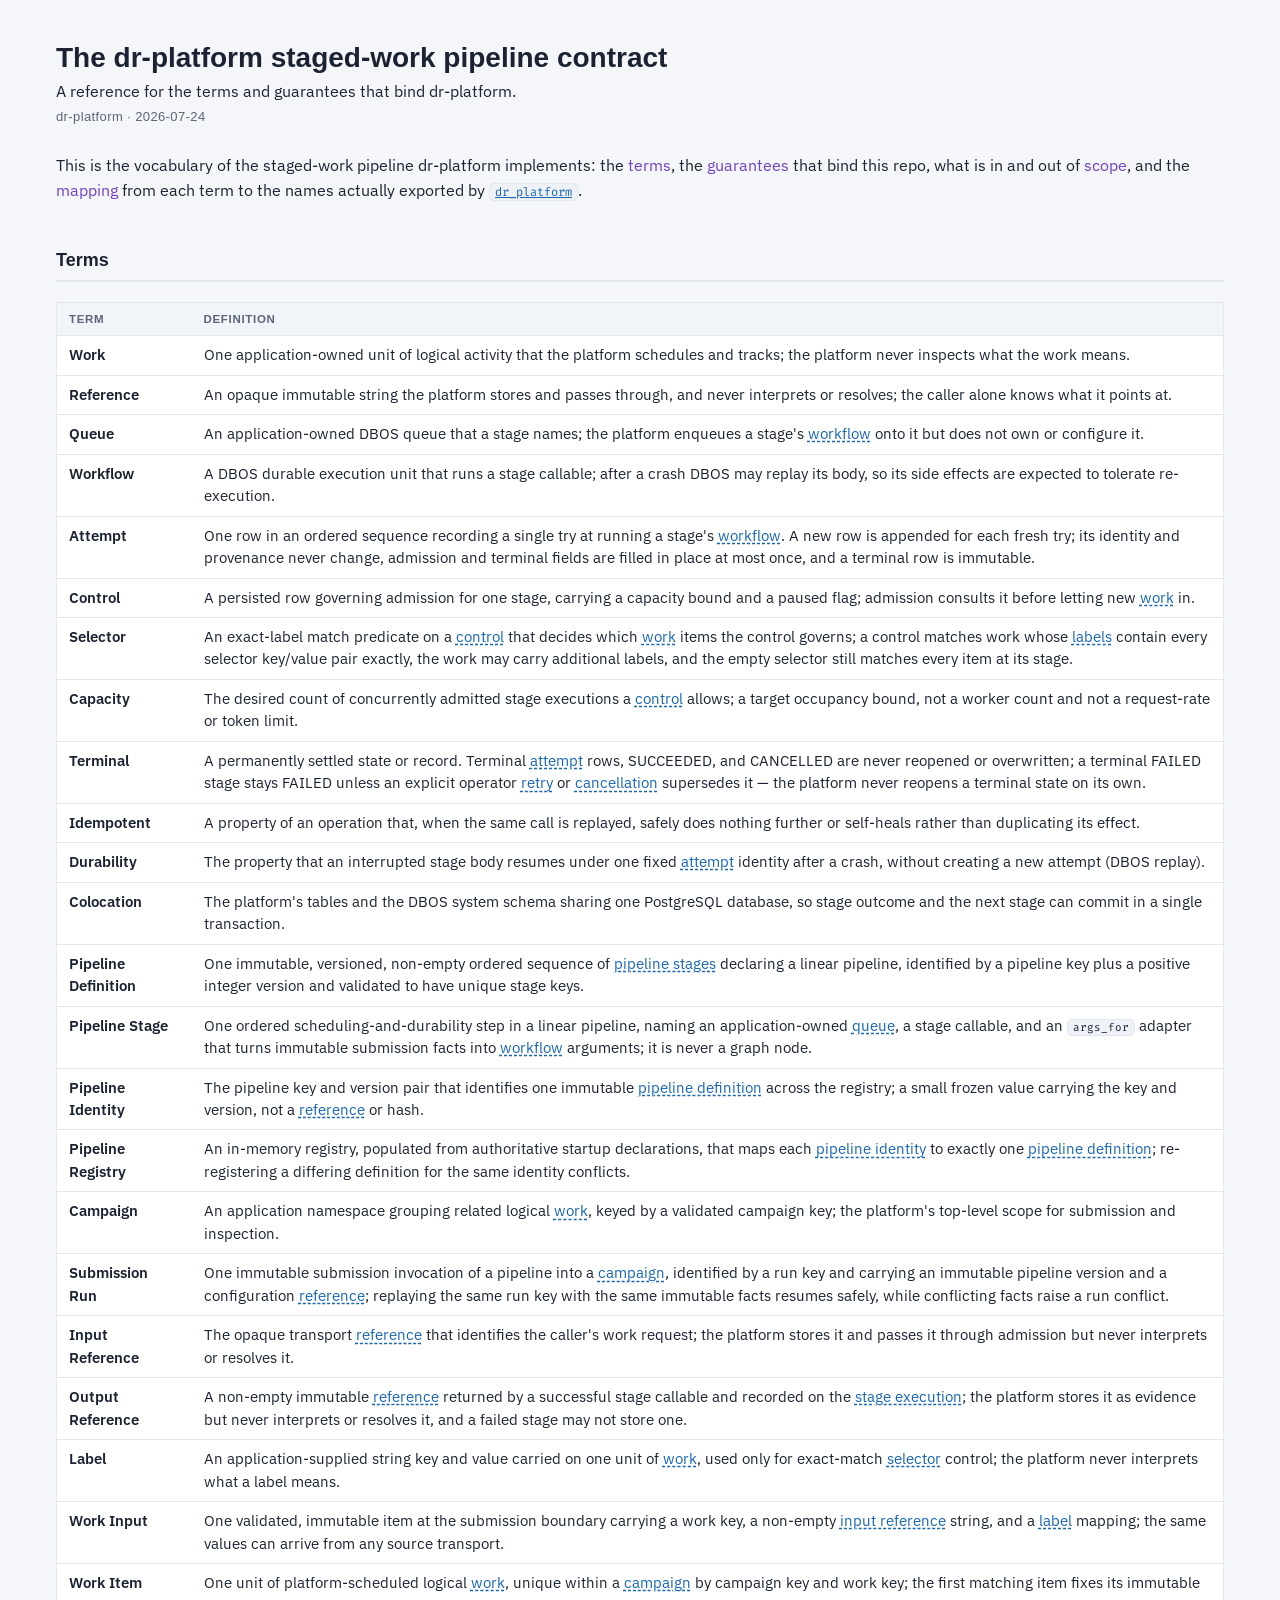
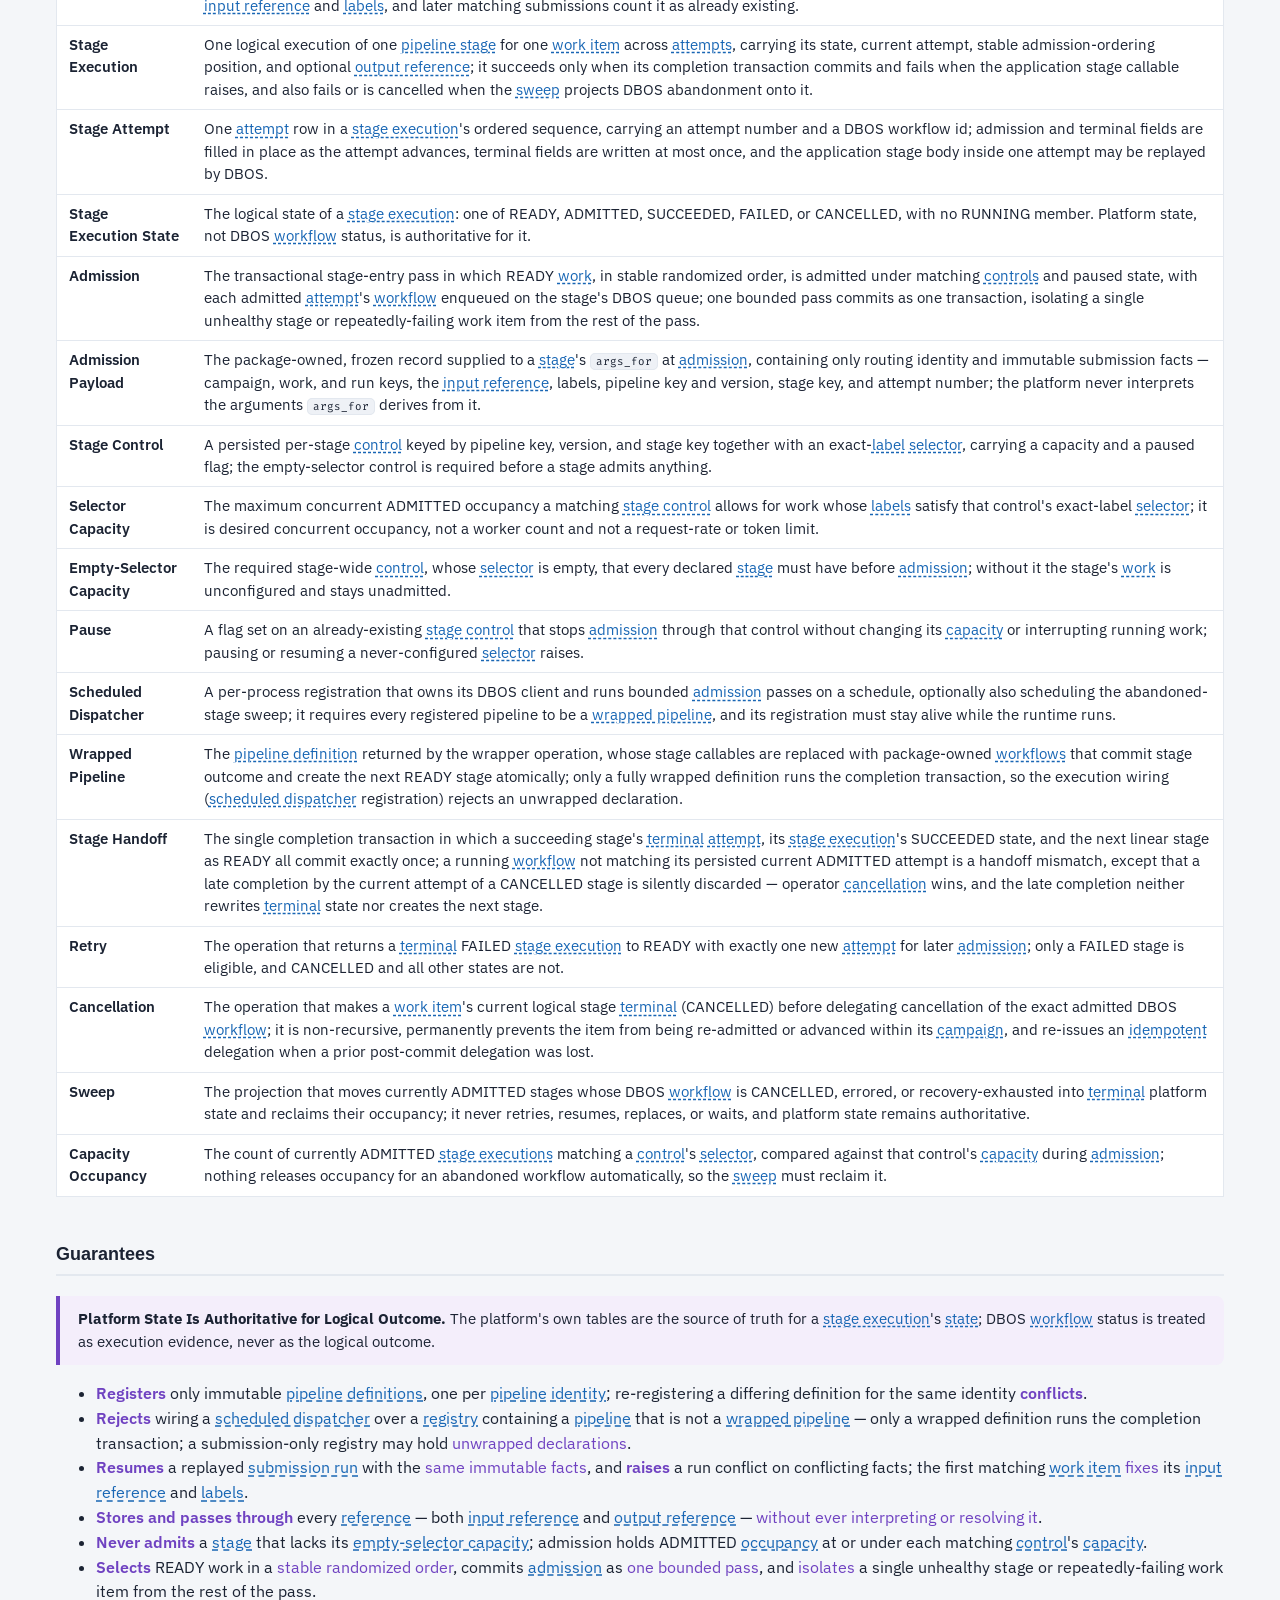
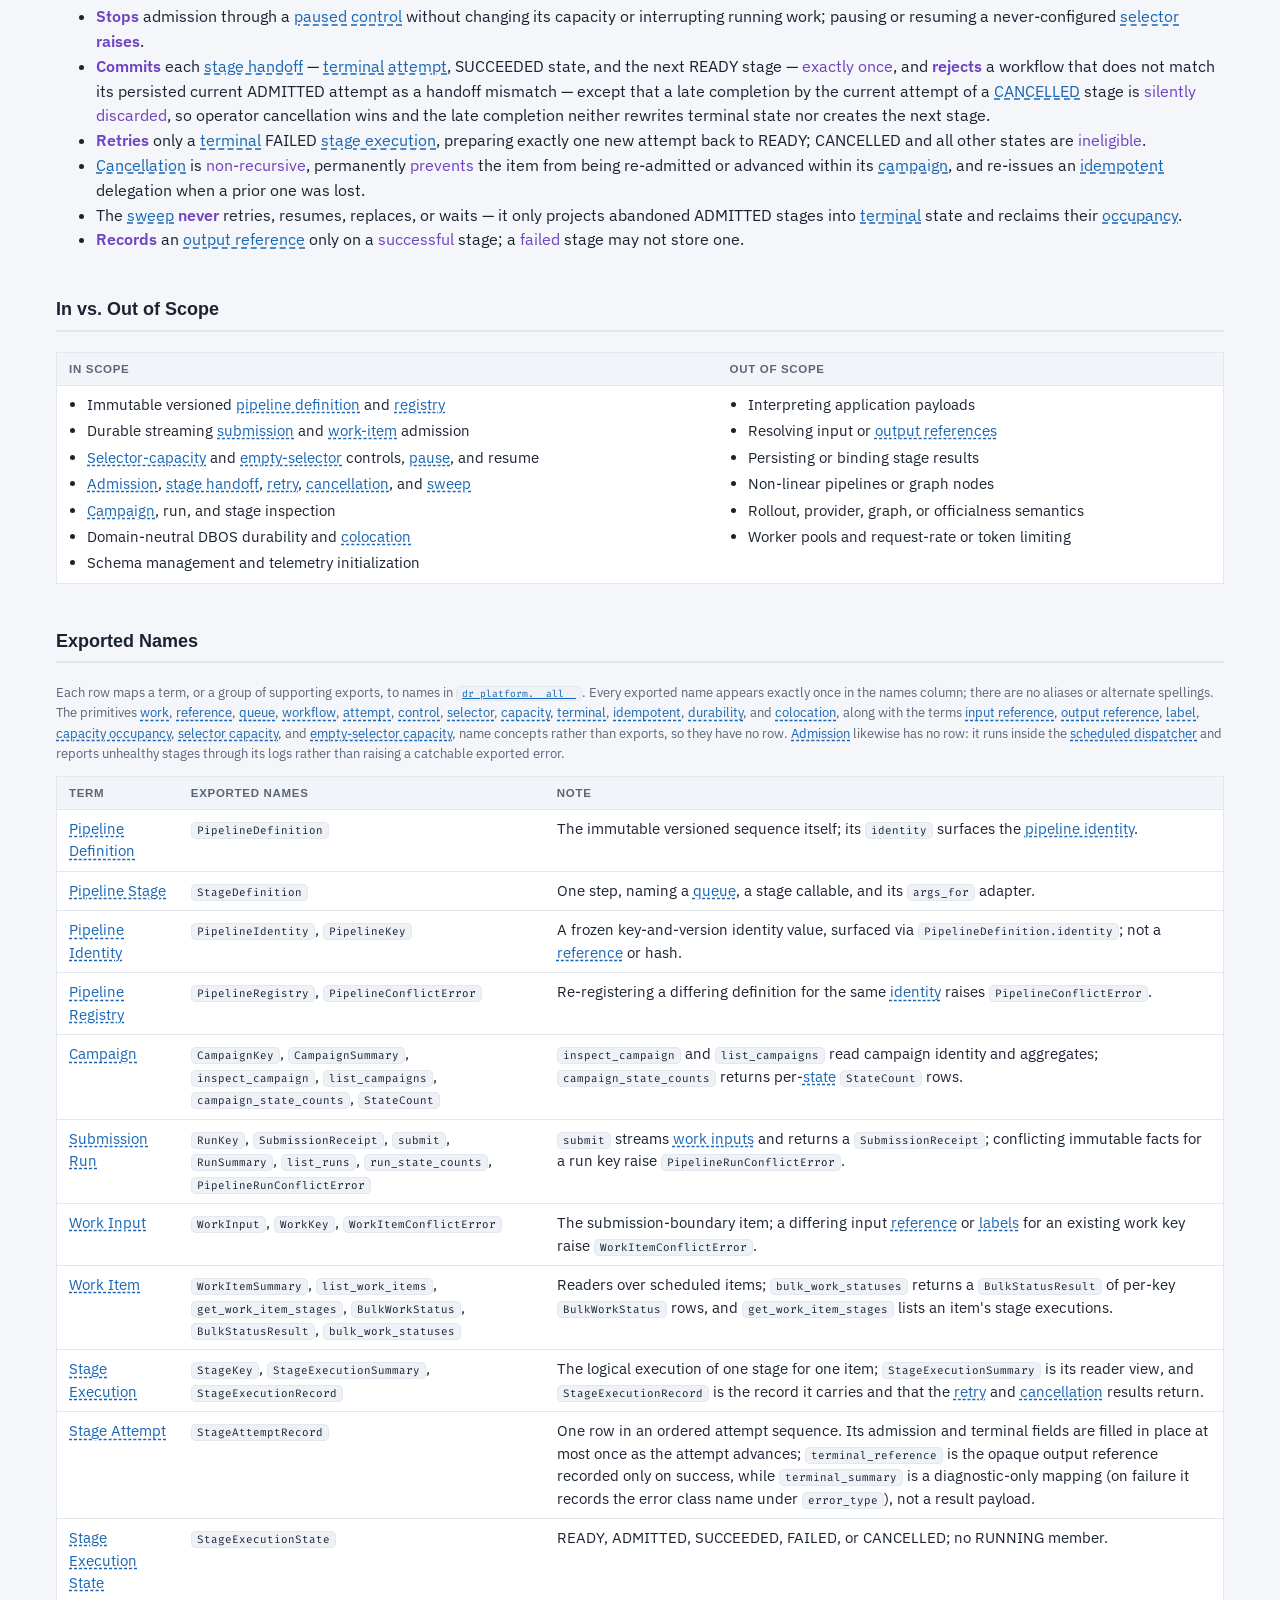
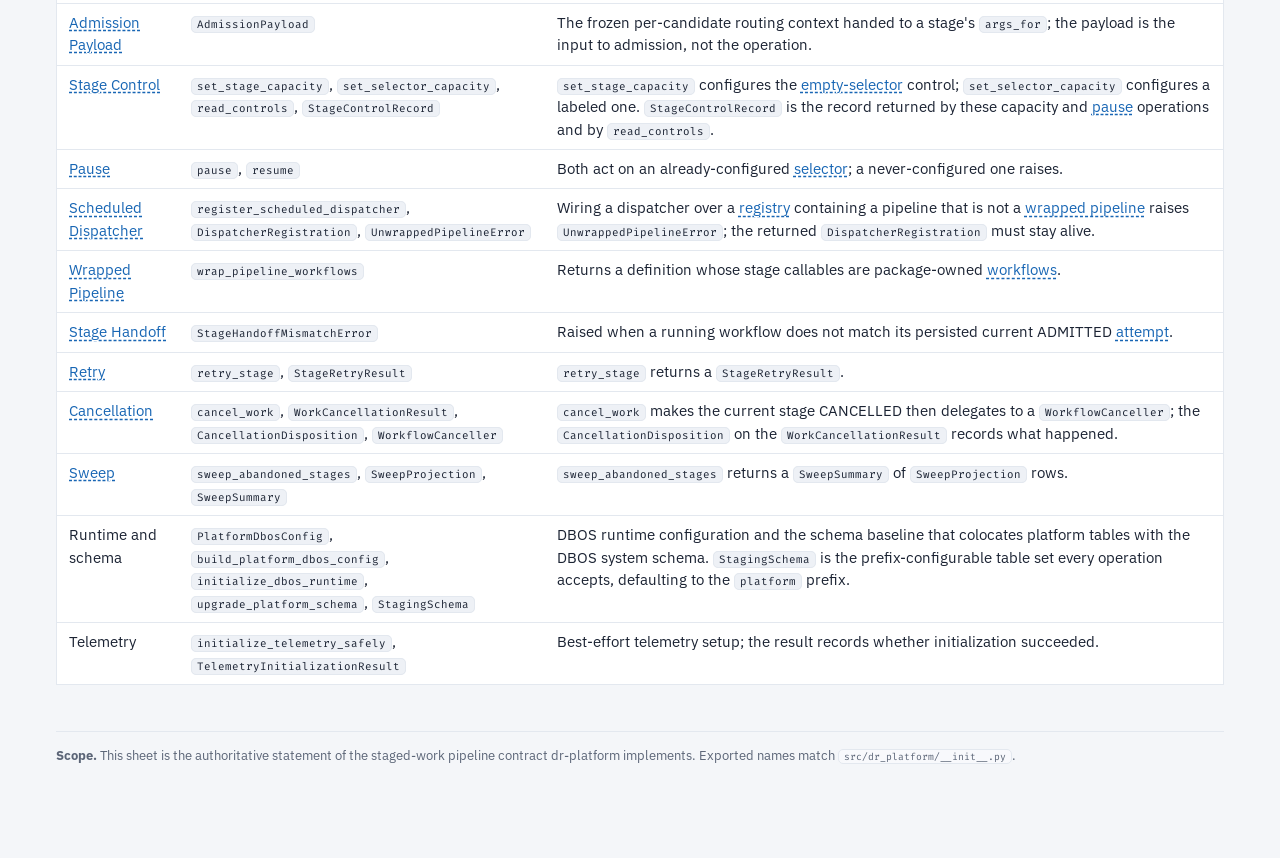
==== commit 13c59656: "Resolve branch review findings across contracts, tests, and vocab Public contracts: - Unify the erro" ====
--- a/.defs/vocab.html
+++ b/.defs/vocab.html
@@ -57,7 +57,7 @@
     <tr><td><dfn class="term-name" id="term-work-input">Work Input</dfn></td><td>One validated, immutable item at the submission boundary carrying a work key, a non-empty <a class="term-ref" href="#term-input-reference">input reference</a> string, and a <a class="term-ref" href="#term-label">label</a> mapping; the same values can arrive from any source transport.</td></tr>
     <tr><td><dfn class="term-name" id="term-work-item">Work Item</dfn></td><td>One unit of platform-scheduled logical <a class="term-ref" href="#term-work">work</a>, unique within a <a class="term-ref" href="#term-campaign">campaign</a> by campaign key and work key; the first matching item fixes its immutable <a class="term-ref" href="#term-input-reference">input reference</a> and <a class="term-ref" href="#term-label">labels</a>, and later matching submissions count it as already existing.</td></tr>
     <tr><td><dfn class="term-name" id="term-stage-execution">Stage Execution</dfn></td><td>One logical execution of one <a class="term-ref" href="#term-pipeline-stage">pipeline stage</a> for one <a class="term-ref" href="#term-work-item">work item</a> across <a class="term-ref" href="#term-attempt">attempts</a>, carrying its state, current attempt, stable admission-ordering position, and optional <a class="term-ref" href="#term-output-reference">output reference</a>; it succeeds only when its completion transaction commits and fails when the application stage callable raises, and also fails or is cancelled when the <a class="term-ref" href="#term-sweep">sweep</a> projects DBOS abandonment onto it.</td></tr>
-    <tr><td><dfn class="term-name" id="term-stage-attempt">Stage Attempt</dfn></td><td>One <a class="term-ref" href="#term-attempt">attempt</a> row in a <a class="term-ref" href="#term-stage-execution">stage execution</a>'s append-only sequence, carrying an attempt number and a DBOS workflow id; admission and terminal fields are filled in place as the attempt advances, terminal fields are written at most once, and the application stage body inside one attempt may be replayed by DBOS.</td></tr>
+    <tr><td><dfn class="term-name" id="term-stage-attempt">Stage Attempt</dfn></td><td>One <a class="term-ref" href="#term-attempt">attempt</a> row in a <a class="term-ref" href="#term-stage-execution">stage execution</a>'s ordered sequence, carrying an attempt number and a DBOS workflow id; admission and terminal fields are filled in place as the attempt advances, terminal fields are written at most once, and the application stage body inside one attempt may be replayed by DBOS.</td></tr>
     <tr><td><dfn class="term-name" id="term-stage-execution-state">Stage Execution State</dfn></td><td>The logical state of a <a class="term-ref" href="#term-stage-execution">stage execution</a>: one of READY, ADMITTED, SUCCEEDED, FAILED, or CANCELLED, with no RUNNING member. Platform state, not DBOS <a class="term-ref" href="#term-workflow">workflow</a> status, is authoritative for it.</td></tr>
     <tr><td><dfn class="term-name" id="term-admission">Admission</dfn></td><td>The transactional stage-entry pass in which READY <a class="term-ref" href="#term-work">work</a>, in stable randomized order, is admitted under matching <a class="term-ref" href="#term-control">controls</a> and paused state, with each admitted <a class="term-ref" href="#term-attempt">attempt</a>'s <a class="term-ref" href="#term-workflow">workflow</a> enqueued on the stage's DBOS queue; one bounded pass commits as one transaction, isolating a single unhealthy stage or repeatedly-failing work item from the rest of the pass.</td></tr>
     <tr><td><dfn class="term-name" id="term-admission-payload">Admission Payload</dfn></td><td>The package-owned, frozen record supplied to a <a class="term-ref" href="#term-pipeline-stage">stage</a>'s <code>args_for</code> at <a class="term-ref" href="#term-admission">admission</a>, containing only routing identity and immutable submission facts — campaign, work, and run keys, the <a class="term-ref" href="#term-input-reference">input reference</a>, labels, pipeline key and version, stage key, and attempt number; the platform never interprets the arguments <code>args_for</code> derives from it.</td></tr>
@@ -185,7 +185,7 @@
     <tr>
       <td><a class="term-ref" href="#term-stage-attempt">Stage Attempt</a></td>
       <td><code>StageAttemptRecord</code></td>
-      <td>One row in an append-only attempt sequence. Its admission and terminal fields are filled in place as the attempt advances; <code>terminal_summary</code> is a diagnostic-only mapping field, not a result payload.</td>
+      <td>One row in an ordered attempt sequence. Its admission and terminal fields are filled in place at most once as the attempt advances; <code>terminal_reference</code> is the opaque output reference recorded only on success, while <code>terminal_summary</code> is a diagnostic-only mapping (on failure it records the error class name under <code>error_type</code>), not a result payload.</td>
     </tr>
     <tr>
       <td><a class="term-ref" href="#term-stage-execution-state">Stage Execution State</a></td>
--- a/.defs/doc.css
+++ b/.defs/doc.css
@@ -146,6 +146,7 @@
 th, td { padding: 8px 12px; border-bottom: 1px solid var(--line); text-align: left; vertical-align: top; }
 th { background: #f1f4f9; color: var(--muted); font: 600 11.5px/1.4 var(--font-system); letter-spacing: .06em; text-transform: uppercase; }
 tr:last-child td { border-bottom: 0; }
+.table-wrap { overflow-x: auto; }
 
 code {
   padding: 0 5px;
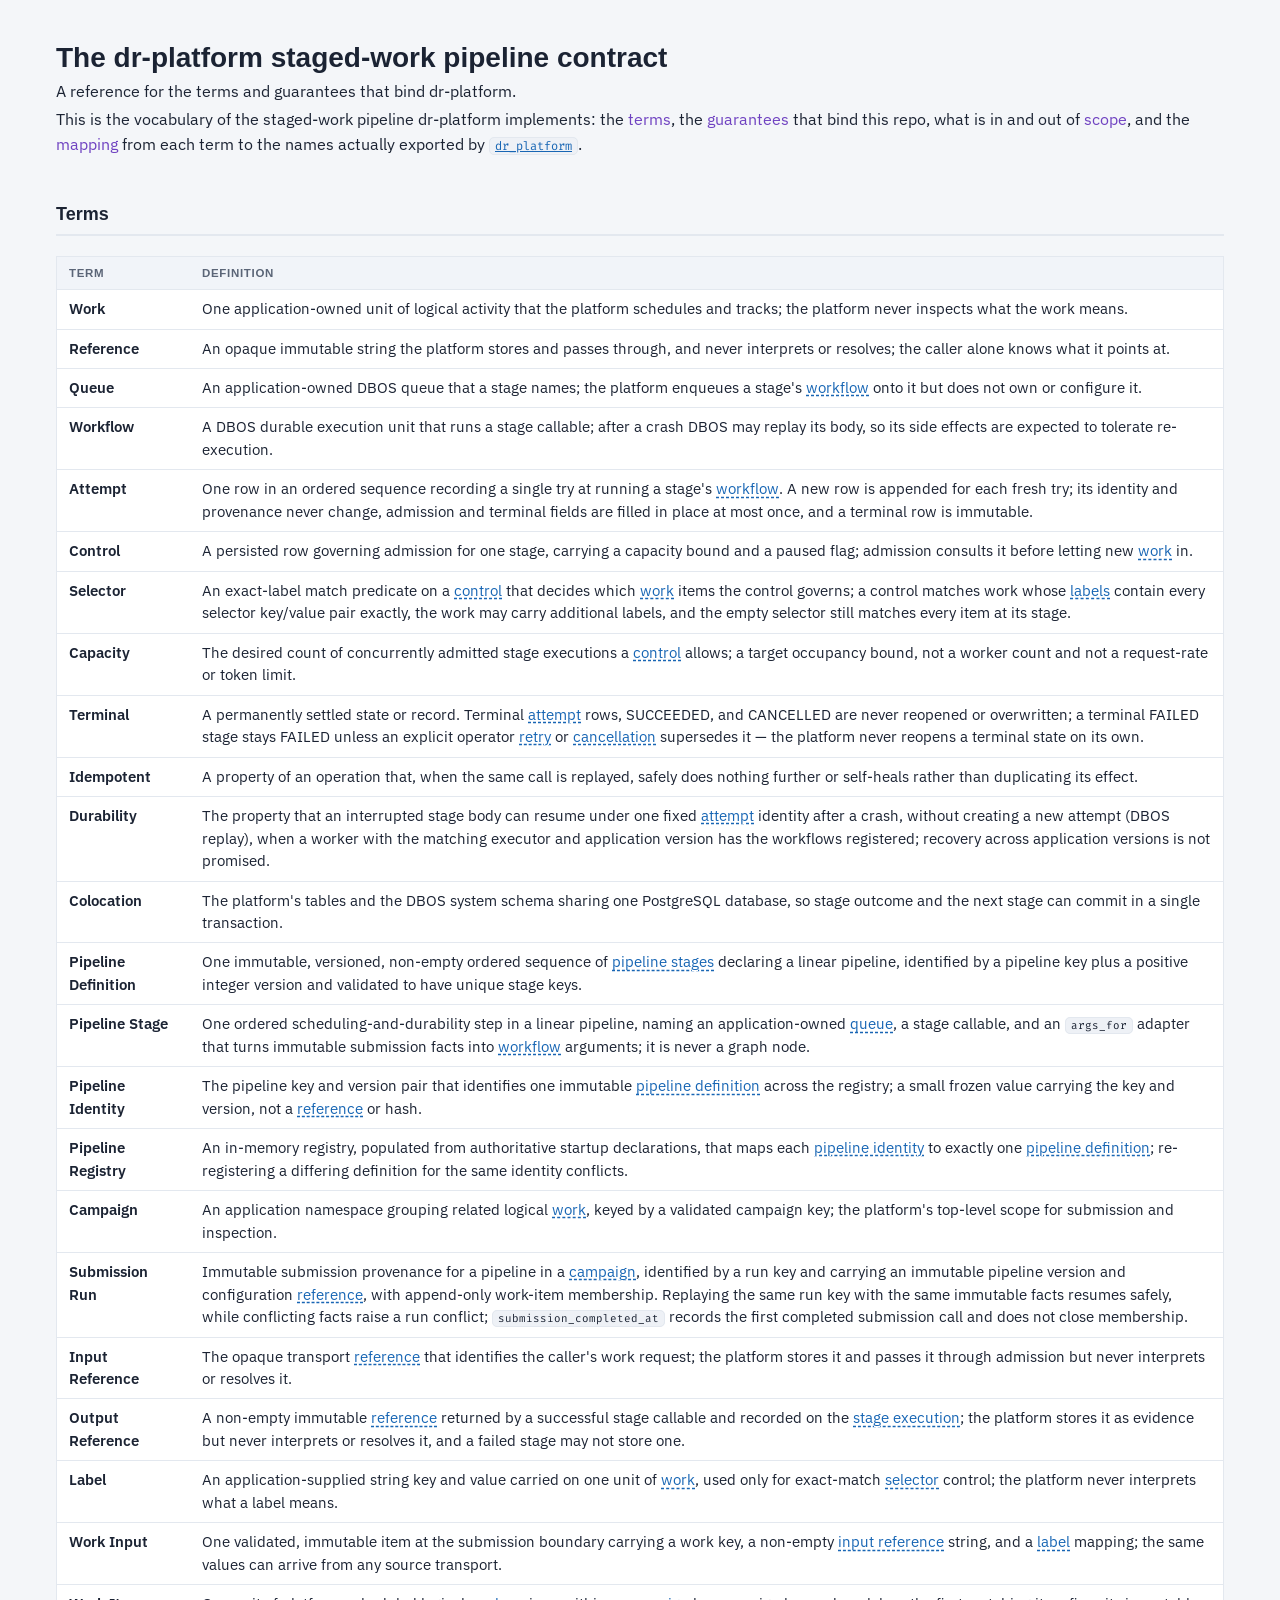
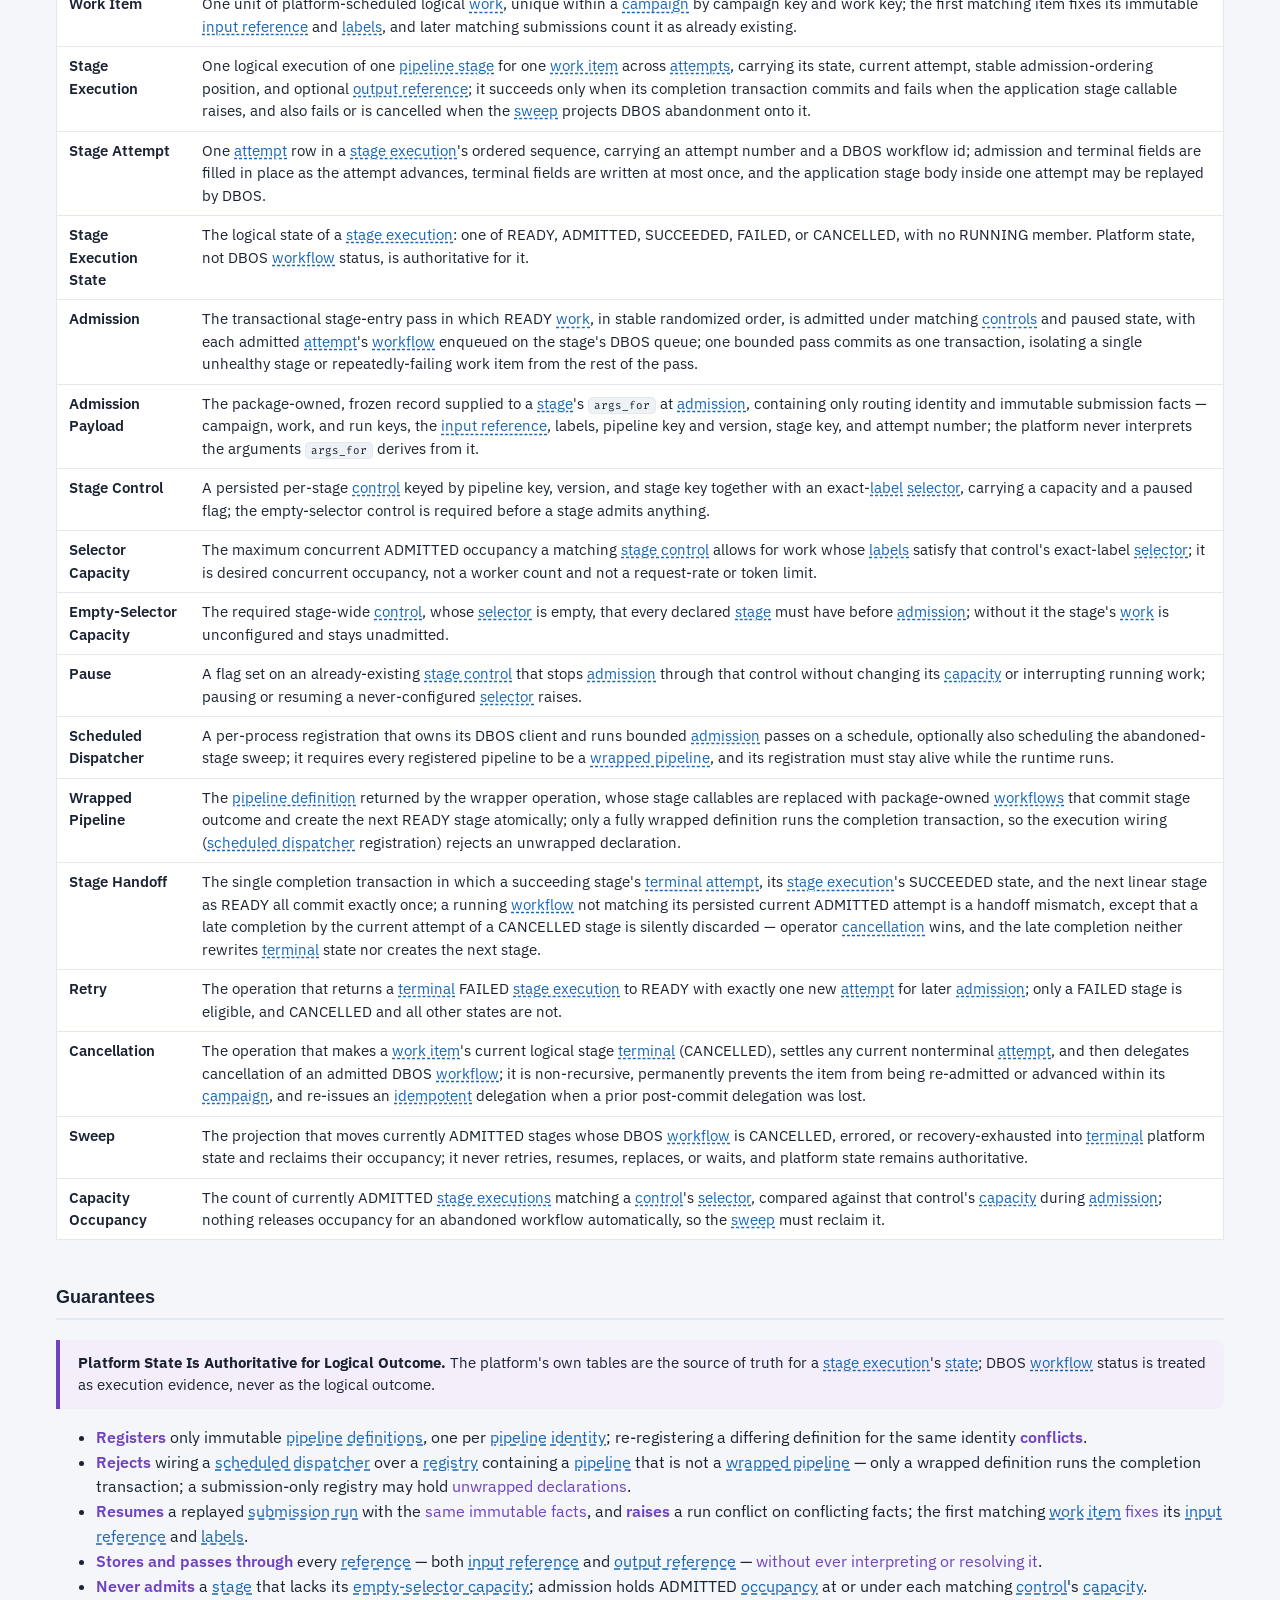
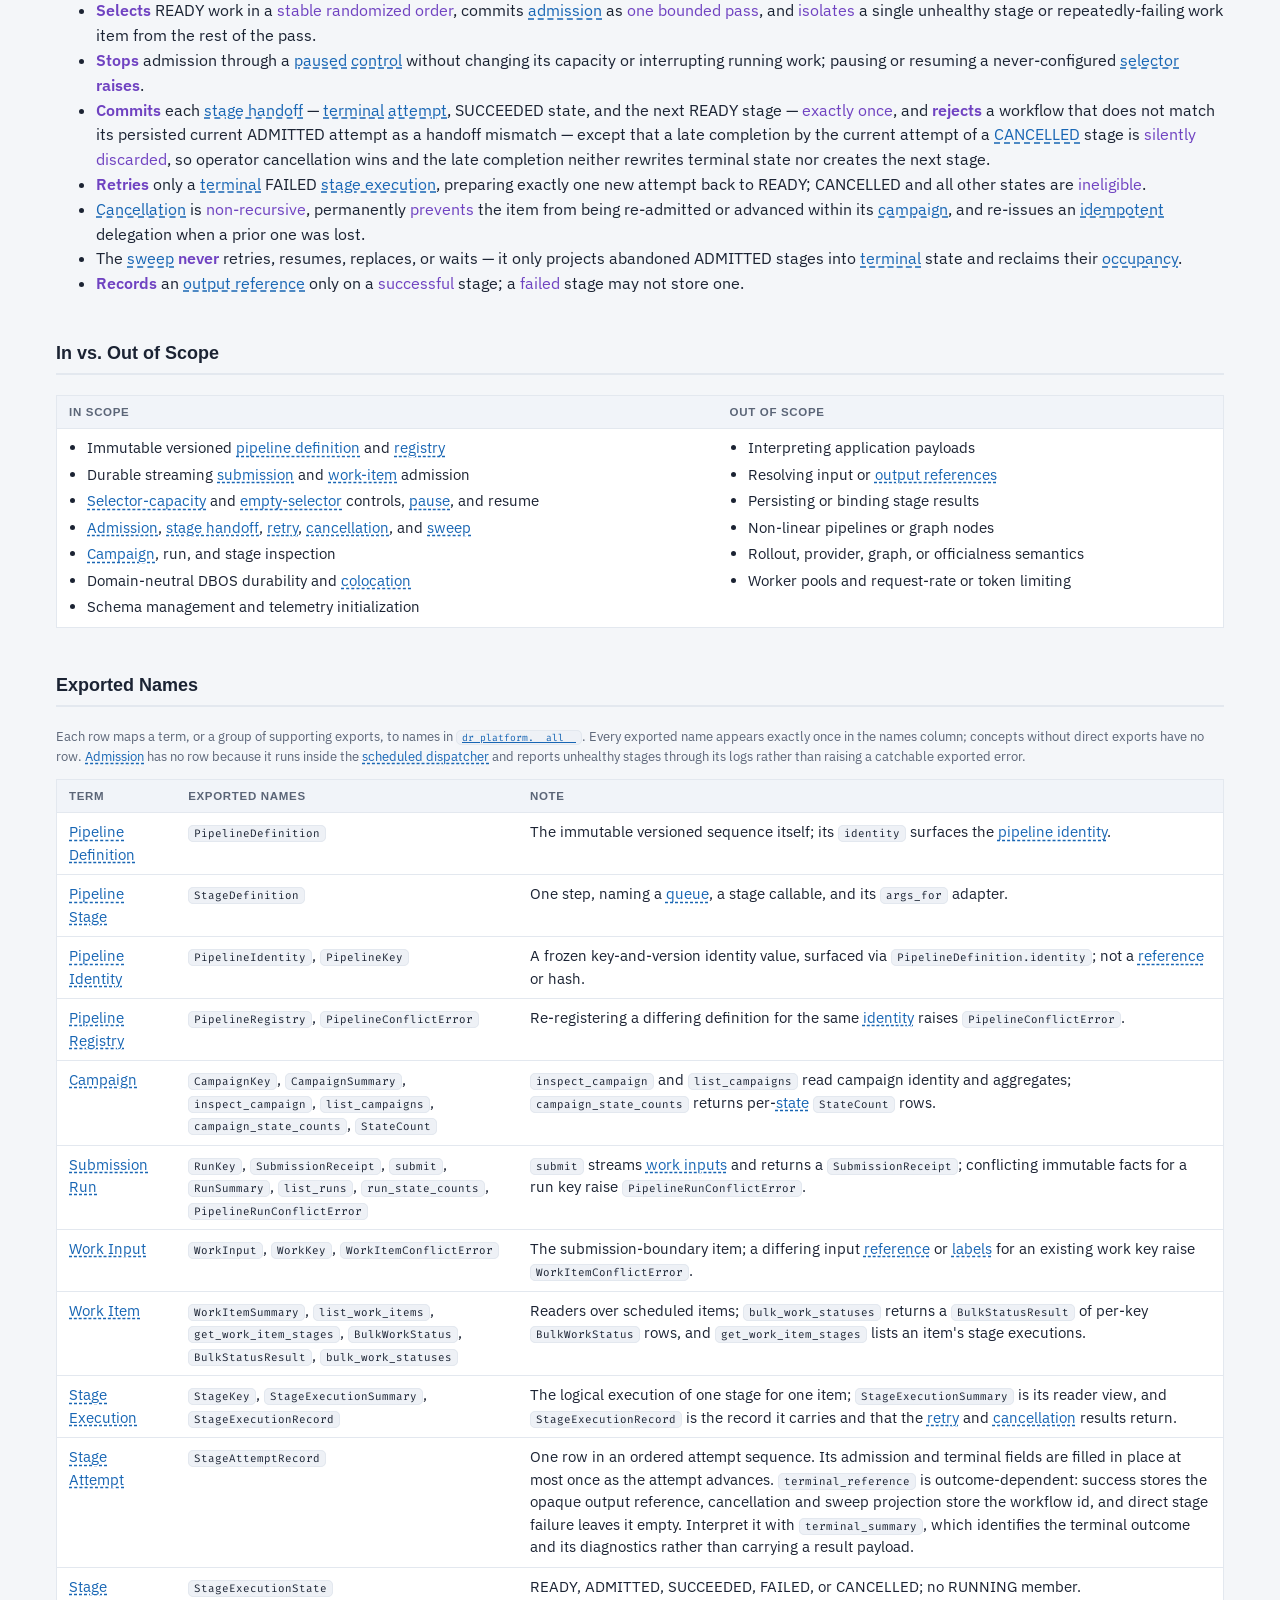
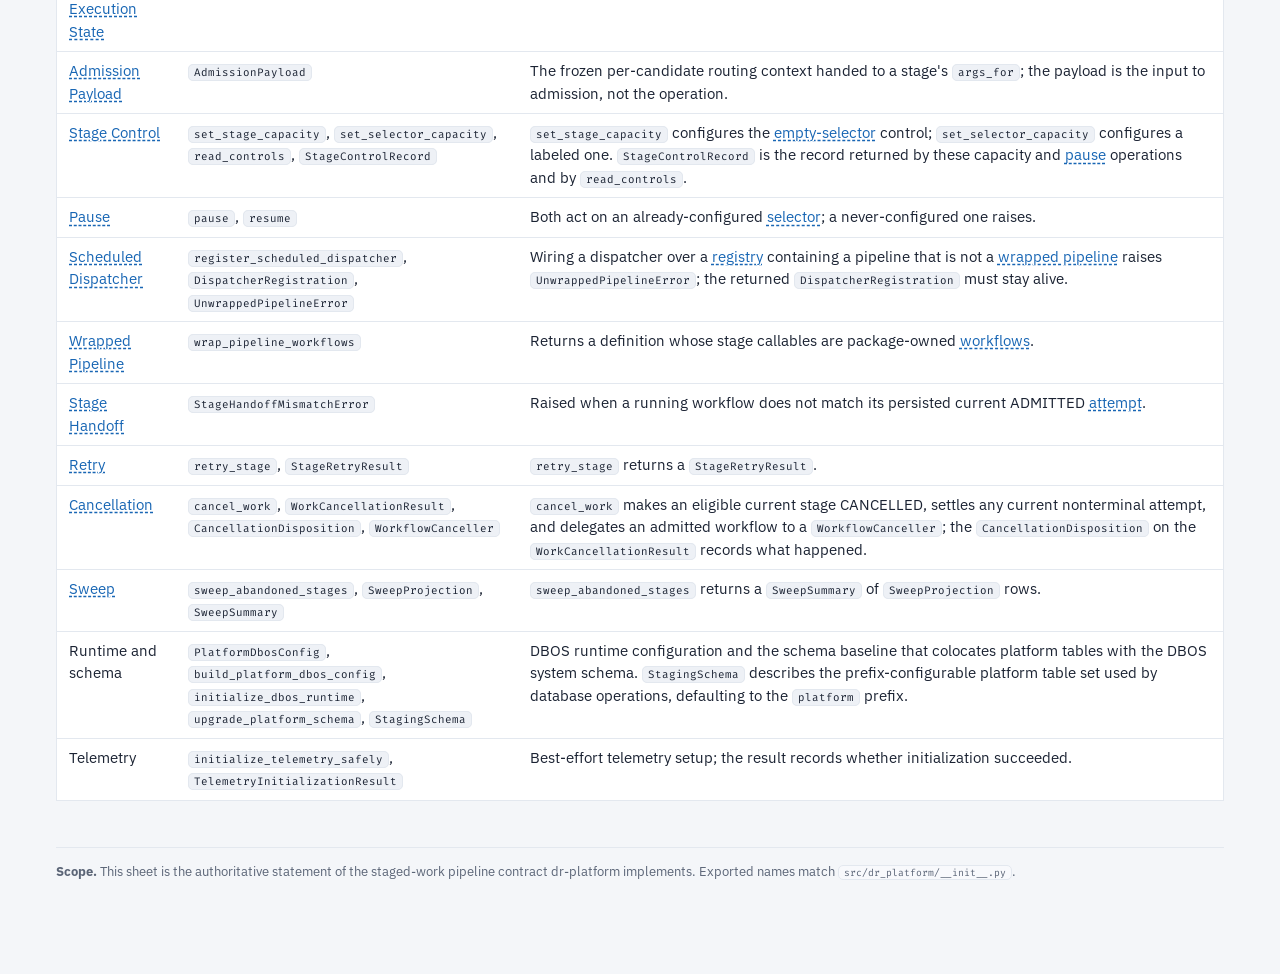
==== commit 59301fc7: "Refresh documentation and prune brittle code prose" ====
--- a/.defs/vocab.html
+++ b/.defs/vocab.html
@@ -23,7 +23,6 @@
 
 <h1>The dr-platform staged-work pipeline contract</h1>
 <p class="dek">A reference for the terms and guarantees that bind dr-platform.</p>
-<div class="byline">dr-platform · 2026-07-24</div>
 
 <p>This is the vocabulary of the staged-work pipeline dr-platform implements: the <span class="key">terms</span>, the <span class="key">guarantees</span> that bind this repo, what is in and out of <span class="key">scope</span>, and the <span class="key">mapping</span> from each term to the names actually exported by <a href="https://github.com/danielle-rothermel/dr-platform/blob/main/src/dr_platform/__init__.py"><code>dr_platform</code></a>.</p>
 
@@ -43,14 +42,14 @@
     <tr><td><dfn class="term-name" id="term-capacity">Capacity</dfn></td><td>The desired count of concurrently admitted stage executions a <a class="term-ref" href="#term-control">control</a> allows; a target occupancy bound, not a worker count and not a request-rate or token limit.</td></tr>
     <tr><td><dfn class="term-name" id="term-terminal">Terminal</dfn></td><td>A permanently settled state or record. Terminal <a class="term-ref" href="#term-attempt">attempt</a> rows, SUCCEEDED, and CANCELLED are never reopened or overwritten; a terminal FAILED stage stays FAILED unless an explicit operator <a class="term-ref" href="#term-retry">retry</a> or <a class="term-ref" href="#term-cancellation">cancellation</a> supersedes it — the platform never reopens a terminal state on its own.</td></tr>
     <tr><td><dfn class="term-name" id="term-idempotent">Idempotent</dfn></td><td>A property of an operation that, when the same call is replayed, safely does nothing further or self-heals rather than duplicating its effect.</td></tr>
-    <tr><td><dfn class="term-name" id="term-durability">Durability</dfn></td><td>The property that an interrupted stage body resumes under one fixed <a class="term-ref" href="#term-attempt">attempt</a> identity after a crash, without creating a new attempt (DBOS replay).</td></tr>
+    <tr><td><dfn class="term-name" id="term-durability">Durability</dfn></td><td>The property that an interrupted stage body can resume under one fixed <a class="term-ref" href="#term-attempt">attempt</a> identity after a crash, without creating a new attempt (DBOS replay), when a worker with the matching executor and application version has the workflows registered; recovery across application versions is not promised.</td></tr>
     <tr><td><dfn class="term-name" id="term-colocation">Colocation</dfn></td><td>The platform's tables and the DBOS system schema sharing one PostgreSQL database, so stage outcome and the next stage can commit in a single transaction.</td></tr>
     <tr><td><dfn class="term-name" id="term-pipeline-definition">Pipeline Definition</dfn></td><td>One immutable, versioned, non-empty ordered sequence of <a class="term-ref" href="#term-pipeline-stage">pipeline stages</a> declaring a linear pipeline, identified by a pipeline key plus a positive integer version and validated to have unique stage keys.</td></tr>
     <tr><td><dfn class="term-name" id="term-pipeline-stage">Pipeline Stage</dfn></td><td>One ordered scheduling-and-durability step in a linear pipeline, naming an application-owned <a class="term-ref" href="#term-queue">queue</a>, a stage callable, and an <code>args_for</code> adapter that turns immutable submission facts into <a class="term-ref" href="#term-workflow">workflow</a> arguments; it is never a graph node.</td></tr>
     <tr><td><dfn class="term-name" id="term-pipeline-identity">Pipeline Identity</dfn></td><td>The pipeline key and version pair that identifies one immutable <a class="term-ref" href="#term-pipeline-definition">pipeline definition</a> across the registry; a small frozen value carrying the key and version, not a <a class="term-ref" href="#term-reference">reference</a> or hash.</td></tr>
     <tr><td><dfn class="term-name" id="term-pipeline-registry">Pipeline Registry</dfn></td><td>An in-memory registry, populated from authoritative startup declarations, that maps each <a class="term-ref" href="#term-pipeline-identity">pipeline identity</a> to exactly one <a class="term-ref" href="#term-pipeline-definition">pipeline definition</a>; re-registering a differing definition for the same identity conflicts.</td></tr>
     <tr><td><dfn class="term-name" id="term-campaign">Campaign</dfn></td><td>An application namespace grouping related logical <a class="term-ref" href="#term-work">work</a>, keyed by a validated campaign key; the platform's top-level scope for submission and inspection.</td></tr>
-    <tr><td><dfn class="term-name" id="term-submission-run">Submission Run</dfn></td><td>One immutable submission invocation of a pipeline into a <a class="term-ref" href="#term-campaign">campaign</a>, identified by a run key and carrying an immutable pipeline version and a configuration <a class="term-ref" href="#term-reference">reference</a>; replaying the same run key with the same immutable facts resumes safely, while conflicting facts raise a run conflict.</td></tr>
+    <tr><td><dfn class="term-name" id="term-submission-run">Submission Run</dfn></td><td>Immutable submission provenance for a pipeline in a <a class="term-ref" href="#term-campaign">campaign</a>, identified by a run key and carrying an immutable pipeline version and configuration <a class="term-ref" href="#term-reference">reference</a>, with append-only work-item membership. Replaying the same run key with the same immutable facts resumes safely, while conflicting facts raise a run conflict; <code>submission_completed_at</code> records the first completed submission call and does not close membership.</td></tr>
     <tr><td><dfn class="term-name" id="term-input-reference">Input Reference</dfn></td><td>The opaque transport <a class="term-ref" href="#term-reference">reference</a> that identifies the caller's work request; the platform stores it and passes it through admission but never interprets or resolves it.</td></tr>
     <tr><td><dfn class="term-name" id="term-output-reference">Output Reference</dfn></td><td>A non-empty immutable <a class="term-ref" href="#term-reference">reference</a> returned by a successful stage callable and recorded on the <a class="term-ref" href="#term-stage-execution">stage execution</a>; the platform stores it as evidence but never interprets or resolves it, and a failed stage may not store one.</td></tr>
     <tr><td><dfn class="term-name" id="term-label">Label</dfn></td><td>An application-supplied string key and value carried on one unit of <a class="term-ref" href="#term-work">work</a>, used only for exact-match <a class="term-ref" href="#term-selector">selector</a> control; the platform never interprets what a label means.</td></tr>
@@ -69,7 +68,7 @@
     <tr><td><dfn class="term-name" id="term-wrapped-pipeline">Wrapped Pipeline</dfn></td><td>The <a class="term-ref" href="#term-pipeline-definition">pipeline definition</a> returned by the wrapper operation, whose stage callables are replaced with package-owned <a class="term-ref" href="#term-workflow">workflows</a> that commit stage outcome and create the next READY stage atomically; only a fully wrapped definition runs the completion transaction, so the execution wiring (<a class="term-ref" href="#term-scheduled-dispatcher">scheduled dispatcher</a> registration) rejects an unwrapped declaration.</td></tr>
     <tr><td><dfn class="term-name" id="term-stage-handoff">Stage Handoff</dfn></td><td>The single completion transaction in which a succeeding stage's <a class="term-ref" href="#term-terminal">terminal</a> <a class="term-ref" href="#term-attempt">attempt</a>, its <a class="term-ref" href="#term-stage-execution">stage execution</a>'s SUCCEEDED state, and the next linear stage as READY all commit exactly once; a running <a class="term-ref" href="#term-workflow">workflow</a> not matching its persisted current ADMITTED attempt is a handoff mismatch, except that a late completion by the current attempt of a CANCELLED stage is silently discarded — operator <a class="term-ref" href="#term-cancellation">cancellation</a> wins, and the late completion neither rewrites <a class="term-ref" href="#term-terminal">terminal</a> state nor creates the next stage.</td></tr>
     <tr><td><dfn class="term-name" id="term-retry">Retry</dfn></td><td>The operation that returns a <a class="term-ref" href="#term-terminal">terminal</a> FAILED <a class="term-ref" href="#term-stage-execution">stage execution</a> to READY with exactly one new <a class="term-ref" href="#term-attempt">attempt</a> for later <a class="term-ref" href="#term-admission">admission</a>; only a FAILED stage is eligible, and CANCELLED and all other states are not.</td></tr>
-    <tr><td><dfn class="term-name" id="term-cancellation">Cancellation</dfn></td><td>The operation that makes a <a class="term-ref" href="#term-work-item">work item</a>'s current logical stage <a class="term-ref" href="#term-terminal">terminal</a> (CANCELLED) before delegating cancellation of the exact admitted DBOS <a class="term-ref" href="#term-workflow">workflow</a>; it is non-recursive, permanently prevents the item from being re-admitted or advanced within its <a class="term-ref" href="#term-campaign">campaign</a>, and re-issues an <a class="term-ref" href="#term-idempotent">idempotent</a> delegation when a prior post-commit delegation was lost.</td></tr>
+    <tr><td><dfn class="term-name" id="term-cancellation">Cancellation</dfn></td><td>The operation that makes a <a class="term-ref" href="#term-work-item">work item</a>'s current logical stage <a class="term-ref" href="#term-terminal">terminal</a> (CANCELLED), settles any current nonterminal <a class="term-ref" href="#term-attempt">attempt</a>, and then delegates cancellation of an admitted DBOS <a class="term-ref" href="#term-workflow">workflow</a>; it is non-recursive, permanently prevents the item from being re-admitted or advanced within its <a class="term-ref" href="#term-campaign">campaign</a>, and re-issues an <a class="term-ref" href="#term-idempotent">idempotent</a> delegation when a prior post-commit delegation was lost.</td></tr>
     <tr><td><dfn class="term-name" id="term-sweep">Sweep</dfn></td><td>The projection that moves currently ADMITTED stages whose DBOS <a class="term-ref" href="#term-workflow">workflow</a> is CANCELLED, errored, or recovery-exhausted into <a class="term-ref" href="#term-terminal">terminal</a> platform state and reclaims their occupancy; it never retries, resumes, replaces, or waits, and platform state remains authoritative.</td></tr>
     <tr><td><dfn class="term-name" id="term-capacity-occupancy">Capacity Occupancy</dfn></td><td>The count of currently ADMITTED <a class="term-ref" href="#term-stage-execution">stage executions</a> matching a <a class="term-ref" href="#term-control">control</a>'s <a class="term-ref" href="#term-selector">selector</a>, compared against that control's <a class="term-ref" href="#term-capacity">capacity</a> during <a class="term-ref" href="#term-admission">admission</a>; nothing releases occupancy for an abandoned workflow automatically, so the <a class="term-ref" href="#term-sweep">sweep</a> must reclaim it.</td></tr>
   </tbody>
@@ -131,7 +130,7 @@
 
 <div class="section-head" id="exported-names"><h2>Exported Names</h2></div>
 
-<p class="aside">Each row maps a term, or a group of supporting exports, to names in <a href="https://github.com/danielle-rothermel/dr-platform/blob/main/src/dr_platform/__init__.py"><code>dr_platform.__all__</code></a>. Every exported name appears exactly once in the names column; there are no aliases or alternate spellings. The primitives <a class="term-ref" href="#term-work">work</a>, <a class="term-ref" href="#term-reference">reference</a>, <a class="term-ref" href="#term-queue">queue</a>, <a class="term-ref" href="#term-workflow">workflow</a>, <a class="term-ref" href="#term-attempt">attempt</a>, <a class="term-ref" href="#term-control">control</a>, <a class="term-ref" href="#term-selector">selector</a>, <a class="term-ref" href="#term-capacity">capacity</a>, <a class="term-ref" href="#term-terminal">terminal</a>, <a class="term-ref" href="#term-idempotent">idempotent</a>, <a class="term-ref" href="#term-durability">durability</a>, and <a class="term-ref" href="#term-colocation">colocation</a>, along with the terms <a class="term-ref" href="#term-input-reference">input reference</a>, <a class="term-ref" href="#term-output-reference">output reference</a>, <a class="term-ref" href="#term-label">label</a>, <a class="term-ref" href="#term-capacity-occupancy">capacity occupancy</a>, <a class="term-ref" href="#term-selector-capacity">selector capacity</a>, and <a class="term-ref" href="#term-empty-selector-capacity">empty-selector capacity</a>, name concepts rather than exports, so they have no row. <a class="term-ref" href="#term-admission">Admission</a> likewise has no row: it runs inside the <a class="term-ref" href="#term-scheduled-dispatcher">scheduled dispatcher</a> and reports unhealthy stages through its logs rather than raising a catchable exported error.</p>
+<p class="aside">Each row maps a term, or a group of supporting exports, to names in <a href="https://github.com/danielle-rothermel/dr-platform/blob/main/src/dr_platform/__init__.py"><code>dr_platform.__all__</code></a>. Every exported name appears exactly once in the names column; concepts without direct exports have no row. <a class="term-ref" href="#term-admission">Admission</a> has no row because it runs inside the <a class="term-ref" href="#term-scheduled-dispatcher">scheduled dispatcher</a> and reports unhealthy stages through its logs rather than raising a catchable exported error.</p>
 
 <div class="table-wrap">
 <table>
@@ -185,7 +184,7 @@
     <tr>
       <td><a class="term-ref" href="#term-stage-attempt">Stage Attempt</a></td>
       <td><code>StageAttemptRecord</code></td>
-      <td>One row in an ordered attempt sequence. Its admission and terminal fields are filled in place at most once as the attempt advances; <code>terminal_reference</code> is the opaque output reference recorded only on success, while <code>terminal_summary</code> is a diagnostic-only mapping (on failure it records the error class name under <code>error_type</code>), not a result payload.</td>
+      <td>One row in an ordered attempt sequence. Its admission and terminal fields are filled in place at most once as the attempt advances. <code>terminal_reference</code> is outcome-dependent: success stores the opaque output reference, cancellation and sweep projection store the workflow id, and direct stage failure leaves it empty. Interpret it with <code>terminal_summary</code>, which identifies the terminal outcome and its diagnostics rather than carrying a result payload.</td>
     </tr>
     <tr>
       <td><a class="term-ref" href="#term-stage-execution-state">Stage Execution State</a></td>
@@ -230,7 +229,7 @@
     <tr>
       <td><a class="term-ref" href="#term-cancellation">Cancellation</a></td>
       <td><code>cancel_work</code>, <code>WorkCancellationResult</code>, <code>CancellationDisposition</code>, <code>WorkflowCanceller</code></td>
-      <td><code>cancel_work</code> makes the current stage CANCELLED then delegates to a <code>WorkflowCanceller</code>; the <code>CancellationDisposition</code> on the <code>WorkCancellationResult</code> records what happened.</td>
+      <td><code>cancel_work</code> makes an eligible current stage CANCELLED, settles any current nonterminal attempt, and delegates an admitted workflow to a <code>WorkflowCanceller</code>; the <code>CancellationDisposition</code> on the <code>WorkCancellationResult</code> records what happened.</td>
     </tr>
     <tr>
       <td><a class="term-ref" href="#term-sweep">Sweep</a></td>
@@ -240,7 +239,7 @@
     <tr>
       <td>Runtime and schema</td>
       <td><code>PlatformDbosConfig</code>, <code>build_platform_dbos_config</code>, <code>initialize_dbos_runtime</code>, <code>upgrade_platform_schema</code>, <code>StagingSchema</code></td>
-      <td>DBOS runtime configuration and the schema baseline that colocates platform tables with the DBOS system schema. <code>StagingSchema</code> is the prefix-configurable table set every operation accepts, defaulting to the <code>platform</code> prefix.</td>
+      <td>DBOS runtime configuration and the schema baseline that colocates platform tables with the DBOS system schema. <code>StagingSchema</code> describes the prefix-configurable platform table set used by database operations, defaulting to the <code>platform</code> prefix.</td>
     </tr>
     <tr>
       <td>Telemetry</td>
--- a/.defs/doc.css
+++ b/.defs/doc.css
@@ -1,6 +1,6 @@
 @import url("https://fonts.googleapis.com/css2?family=Fira+Code:wght@400;600&family=IBM+Plex+Sans:wght@400;600;700&display=swap");
 
-/* ── v2 vocabulary (see SKILL.md §6, references/rules.md) ──────────────────
+/* ── Vocabulary palette and typography ────────────────────────────────────
    Hue bindings — one hue = one meaning:
      --accent #1866b4  links + navigation ONLY
      --anchor #6f42c1  semantic scan anchors (.key) + callouts — never a link
@@ -40,20 +40,18 @@
   font: 16px/1.55 var(--font-prose);
 }
 main { max-width: 2200px; margin: 0 auto; padding: 40px 56px 80px; }
-main.wide { max-width: none; }  /* ultrawide multi-panel docs; page-level horizontal scroll is fine */
+main.wide { max-width: none; }
 h1 { margin: 0 0 4px; font: 700 28px/1.25 var(--font-system); }
 h2 { margin: 0; color: var(--ink); font-family: var(--font-system); }
 h3 { margin: 0 0 8px; color: var(--ink); font: 700 16.5px/1.3 var(--font-system); }
 p { margin: 0 0 12px; }
 a { color: var(--accent); }
-.dek { margin: 2px 0 4px; font: 400 16px/1.5 var(--font-prose); }        /* ≤15 words, no box */
+.dek { margin: 2px 0 4px; font: 400 16px/1.5 var(--font-prose); }
 .byline { margin: 0 0 26px; color: var(--muted); font: 400 13px/1.55 var(--font-system); letter-spacing: .03em; }
 .key { color: var(--anchor); }                                            /* scan anchor ≠ link */
 .aside, .small { display: block; margin: 2px 0 12px; color: var(--muted); font-size: 13px; }
 .card .id, nav.toc .g { font-family: var(--font-system); }
 
-/* Question-first section heads: the h2 IS the reader's question (sentence case);
-   the optional .tag is the demoted category label. */
 .section-head,
 .layer-head {
   display: flex;
@@ -69,9 +67,6 @@
 .layer-head .tag { color: var(--muted); font: 600 11px/1.7 var(--font-mono); text-transform: uppercase; letter-spacing: .05em; }
 .layer-head .n { color: var(--accent); font-size: 26px; font-weight: 700; }
 
-/* Opt-in summary box — BELOW the first substantive content, one short
-   paragraph, only when it changes the reader's next action. No accent bar:
-   it must not become a second hero. */
 .summary { margin: 18px 0; padding: 14px 18px; border: 1px solid var(--line); border-radius: 10px; background: var(--surface); font-size: 15px; }
 
 .grid-2, .grid-3, .grid-4,
@@ -82,10 +77,6 @@
 .grid-4, .cols4, .l1 { grid-template-columns: repeat(4, minmax(0, 1fr)); }
 .full { grid-column: 1 / -1; }
 
-/* ── Parallel panels (ultrawide layout system, references/layout.md) ──────
-   Side-by-side documents-in-miniature for cross-referenceable sections —
-   NOT snaking columns. Single-column stack (DOM order) below 1600px.
-   Sticky panel heads keep each panel's question in view while scrolling. */
 .panels { display: grid; grid-template-columns: 1fr; gap: 32px; align-items: start; margin: 18px 0; }
 .panels > .panel { min-width: 0; }
 .panel > .section-head { position: sticky; top: 0; z-index: 2; margin-top: 0; padding-top: 8px; background: var(--bg); }
@@ -93,7 +84,6 @@
   .panels.p2 { grid-template-columns: repeat(2, minmax(520px, 1fr)); }
   .panels.p3 { grid-template-columns: repeat(3, minmax(460px, 1fr)); }
   .panels.p4 { grid-template-columns: repeat(4, minmax(420px, 1fr)); }
-  /* Named slots: pin visual order independent of DOM order (DOM order = reading/fallback order). */
   .panels.p2 { grid-template-areas: "a b"; }
   .panels.p3 { grid-template-areas: "a b c"; }
   .panels.p4 { grid-template-areas: "a b c d"; }
@@ -161,12 +151,8 @@
 .codeblock pre code { padding: 0; border: 0; background: transparent; font-size: 75%; line-height: 1.55; }
 .chipcloud .adapter { font: 75%/1.55 var(--font-mono); }
 
-/* One callout variant. It carries the anchor hue (a boxed key point is scan-
-   anchor material); status colors belong to keyed chips/cards, not callouts. */
 .callout { margin: 14px 0; padding: 12px 18px; border-left: 4px solid var(--anchor); border-radius: 0 8px 8px 0; background: var(--anchor-soft); font-size: 14.5px; }
 
-/* Colophon: ALL process metadata (sources, provenance, ids, honest scope
-   notes). Reader-relevant honesty stays in context above, in plain language. */
 .colophon { margin-top: 46px; padding-top: 14px; border-top: 1px solid var(--line); color: var(--muted); font-size: 13px; }
 .colophon code { background: var(--code-bg); }
 
